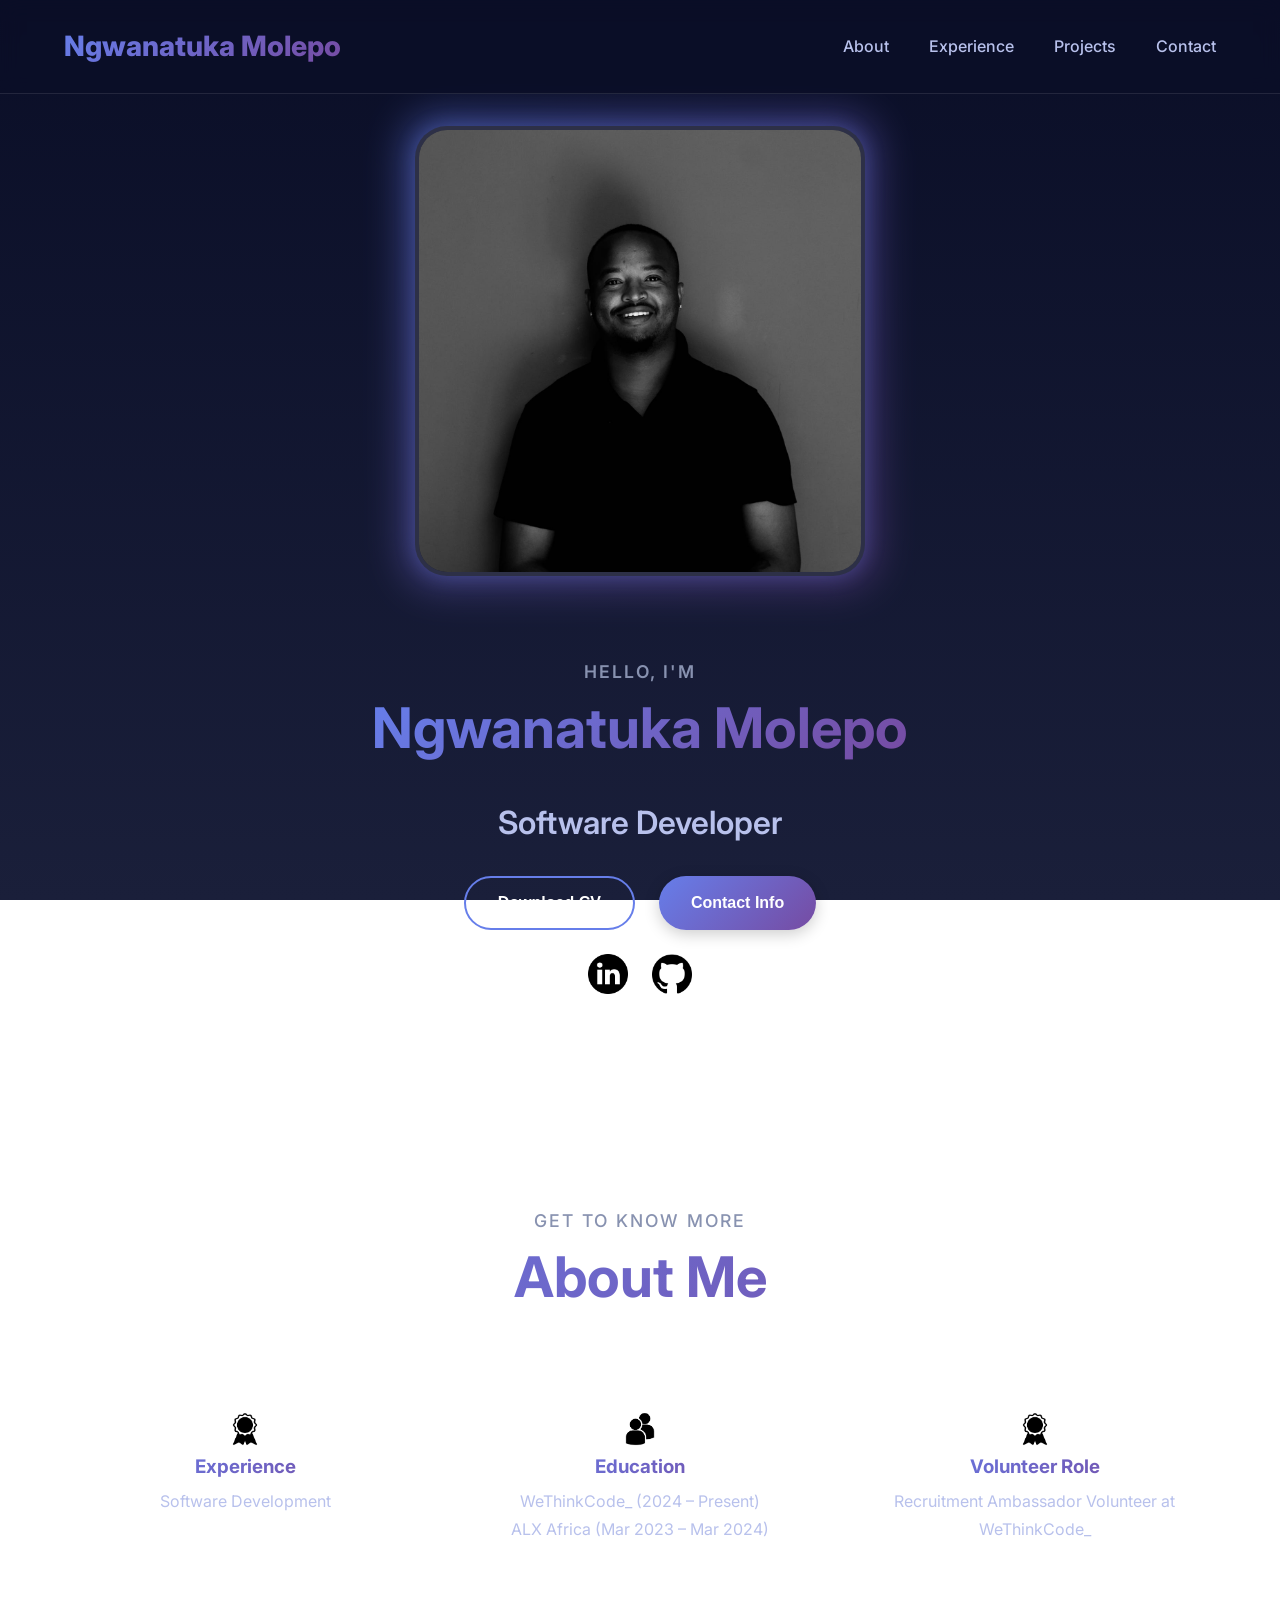
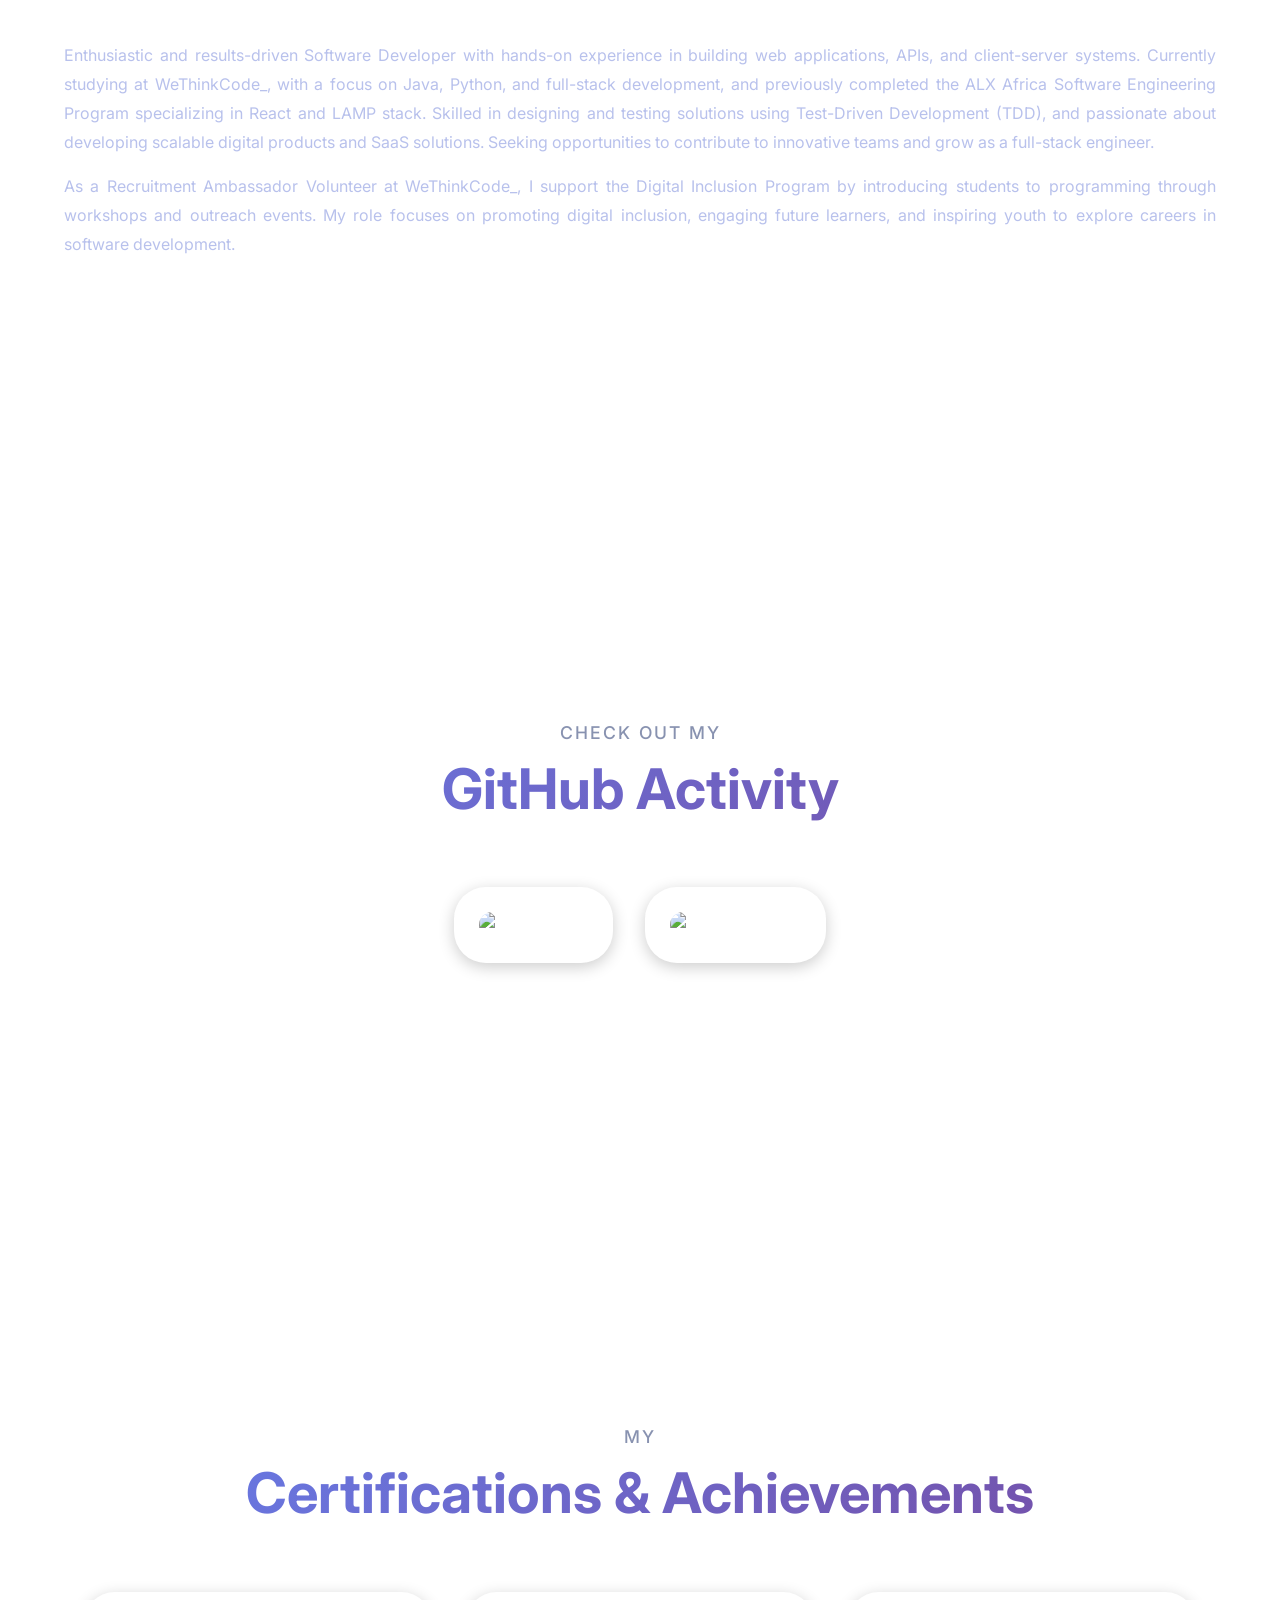
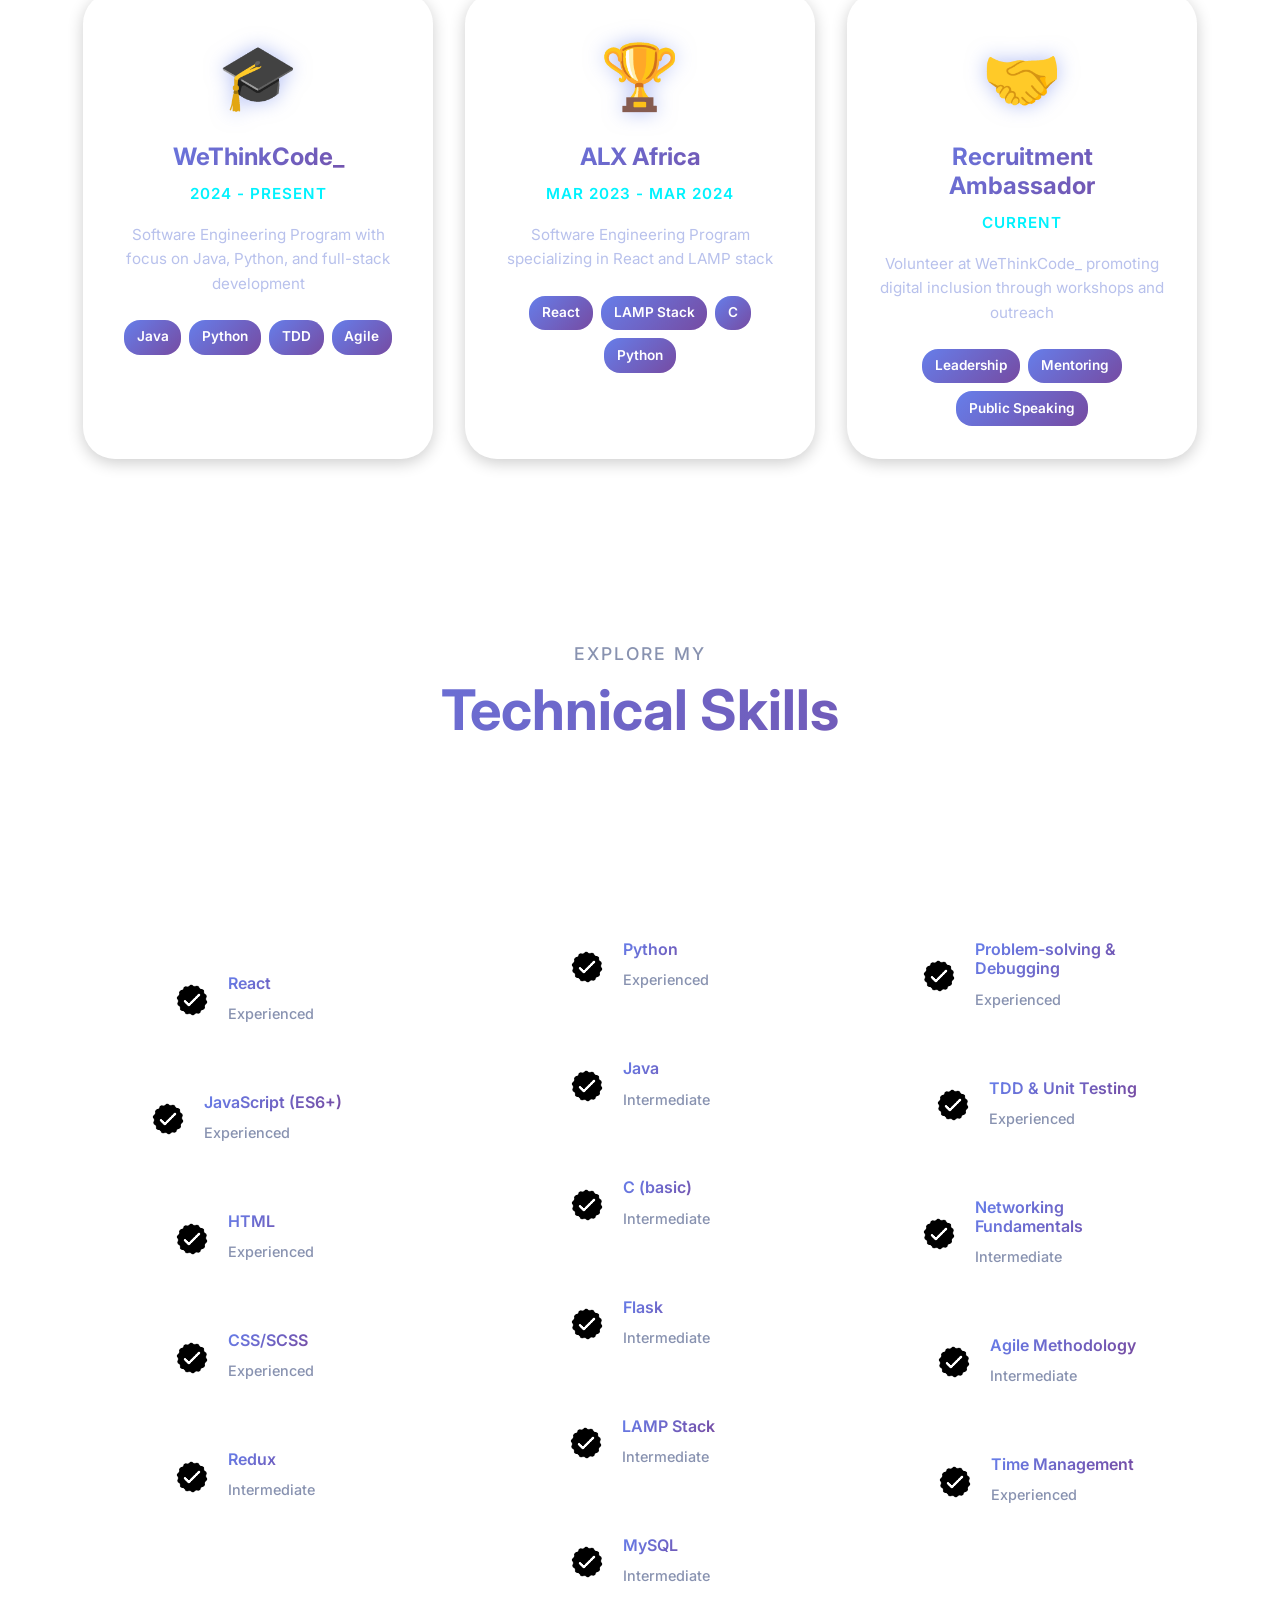
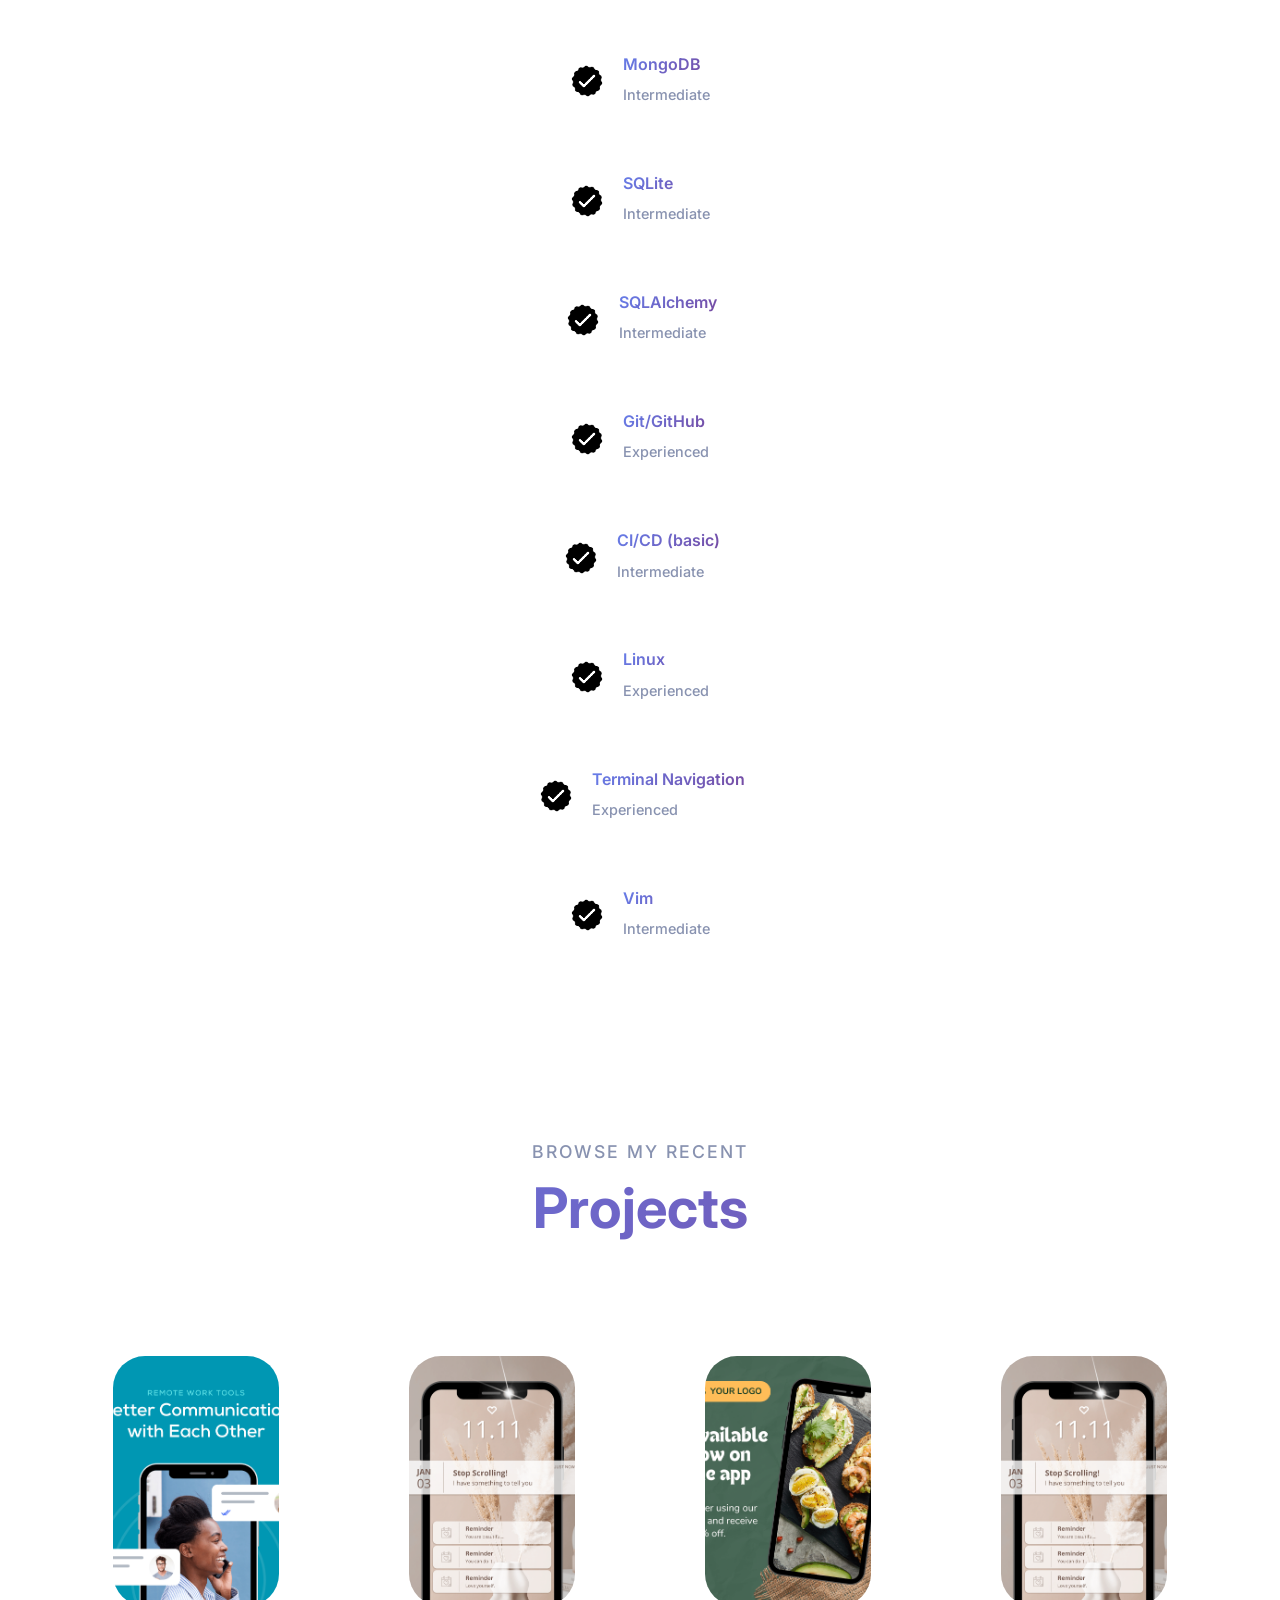
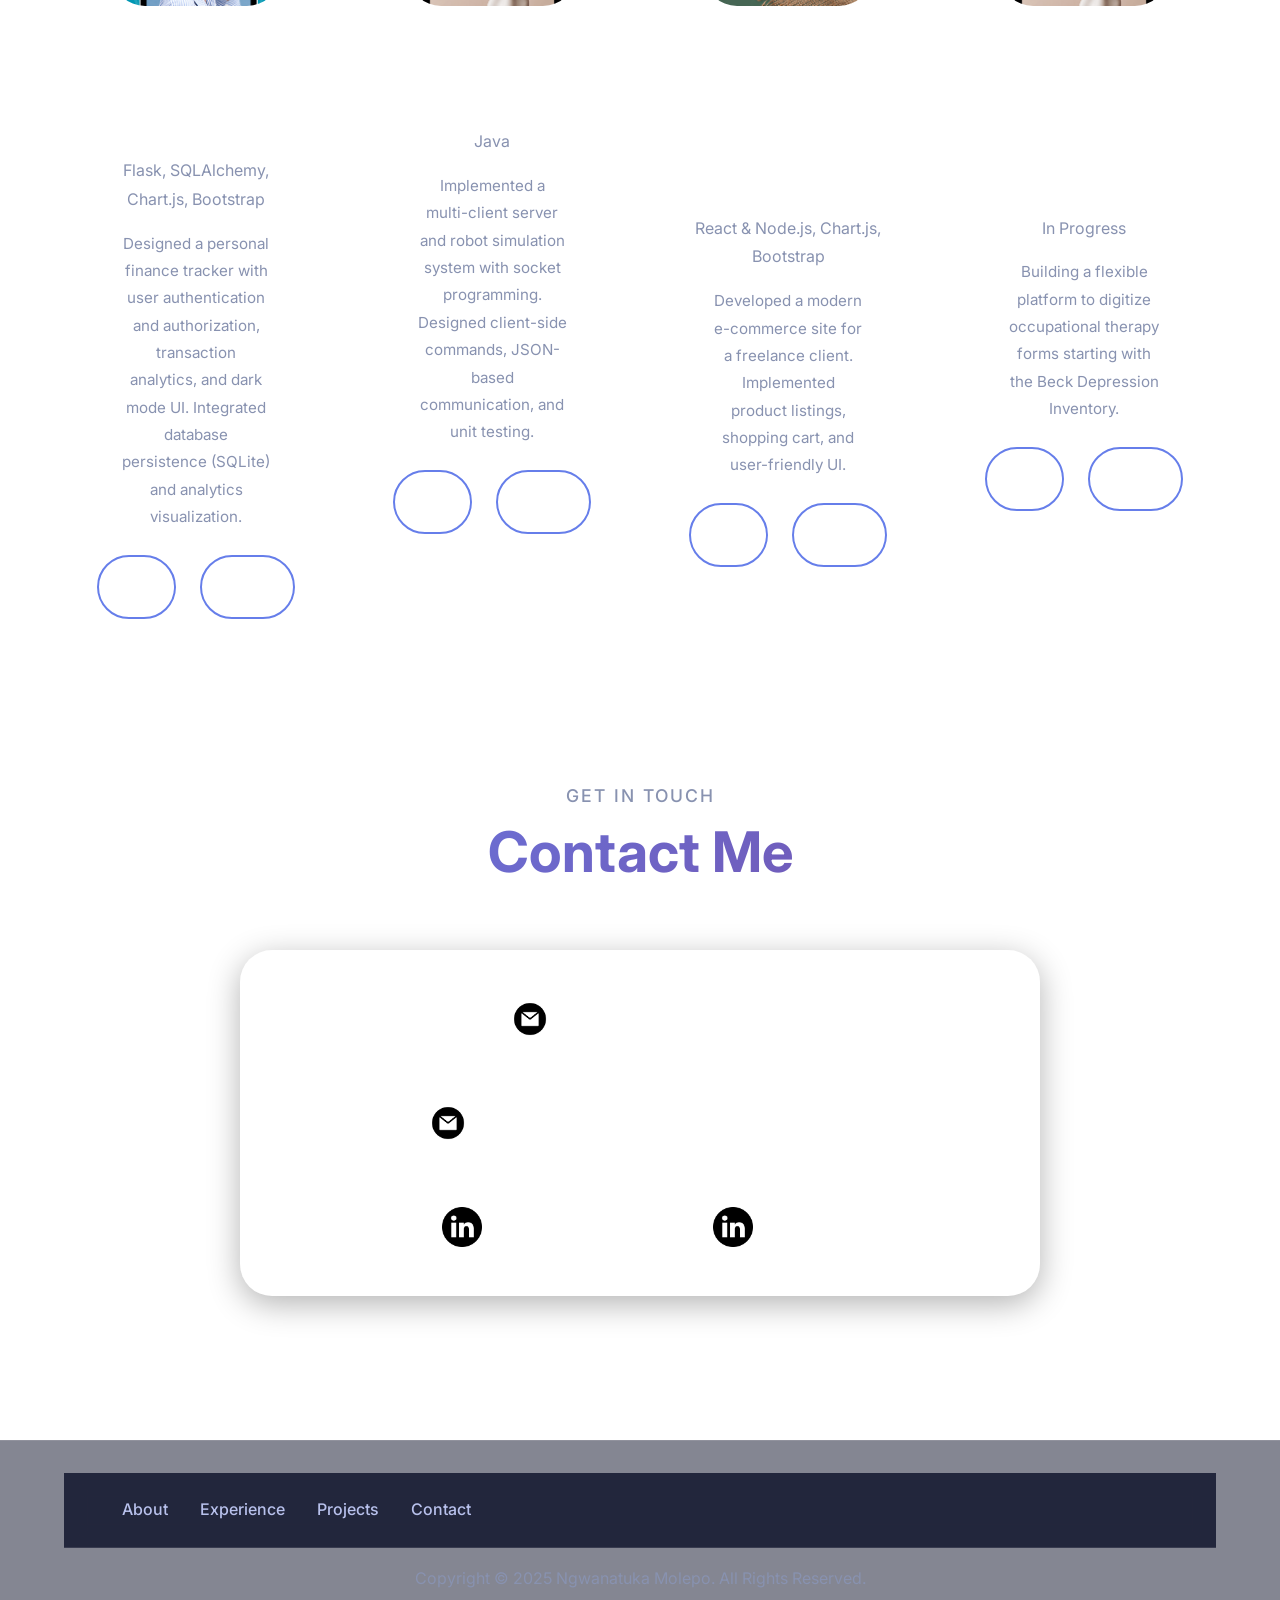
==== index.html @ 04e7709f "feat: remove GitHub streak stats from portfolio" ====
<!DOCTYPE html>
<html lang="en">

<head>
  <meta charset="UTF-8" />
  <meta name="viewport" content="width=device-width, initial-scale=1.0" />
  <meta http-equiv="Cache-Control" content="no-cache, no-store, must-revalidate" />
  <meta http-equiv="Pragma" content="no-cache" />
  <meta http-equiv="Expires" content="0" />
  <title>Ngwanatuka Molepo | Software Developer Portfolio</title>
  <link rel="stylesheet" href="style.css?v=3" />
  <link rel="stylesheet" href="mediaqueries.css?v=3" />
</head>

<body>
  <nav id="desktop-nav">
    <div class="logo">Ngwanatuka Molepo</div>
    <div>
      <ul class="nav-links">
        <li><a href="#about">About</a></li>
        <li><a href="#experience">Experience</a></li>
        <li><a href="#projects">Projects</a></li>
        <li><a href="#contact">Contact</a></li>
      </ul>
    </div>
  </nav>
  <nav id="hamburger-nav">
    <div class="logo">Ngwanatuka Molepo</div>
    <div class="hamburger-menu">
      <div class="hamburger-icon" onclick="toggleMenu()">
        <span></span>
        <span></span>
        <span></span>
      </div>

      <div class="menu-links">
        <li><a href="#about" onclick="toggleMenu()">About</a></li>
        <li><a href="#experience" onclick="toggleMenu()">Experience</a></li>
        <li><a href="#projects" onclick="toggleMenu()">Projects</a></li>
        <li><a href="#contact" onclick="toggleMenu()">Contact</a></li>
      </div>
  </nav>

  <section id="profile">
    <div class="section__pic-container">
      <img src="./assets/about-pic.jpg" alt="Ngwanatuka Molepo profile picture" />
    </div>
    <div class="section__text">
      <p class="section__text__p1">Hello, I'm</p>
      <h1 class="title">Ngwanatuka Molepo</h1>
      <p class="section__text__p2">Software Developer</p>
      <div class="btn-container">
        <button class="btn btn-color-2" onclick="window.open('./Ngwanatuka_Moses_Molepo_CV.pdf')">
          Download CV
        </button>
        <button class="btn btn-color-1" onclick="location.href='./#contact'">
          Contact Info
        </button>
      </div>
      <div id="socials-container">
        <img src="./assets/linkedin.png" alt="My LinkedIn profile" class="icon"
          onclick="location.href='https://www.linkedin.com/in/ngwanatuka-molepo-75b499259'" />
        <img src="./assets/github.png" alt="My Github profile" class="icon"
          onclick="location.href='https://github.com/Ngwanatuka'" />
      </div>
    </div>
  </section>
  <section id="about">
    <p class="section__text__p1">Get To Know More</p>
    <h1 class="title">About Me</h1>
    <div class="section-container">
      <div class="about-details-container">
        <div class="about-containers">
          <div class="details-container">
            <img src="./assets/experience.png" alt="Experience icon" class="icon" />
            <h3>Experience</h3>
            <p>Software Development</p>
          </div>
          <div class="details-container">
            <img src="./assets/education.png" alt="Education icon" class="icon" />
            <h3>Education</h3>
            <p>WeThinkCode_ (2024 – Present)<br />ALX Africa (Mar 2023 – Mar 2024)</p>
          </div>
          <div class="details-container">
            <img src="./assets/experience.png" alt="Experience icon" class="icon" />
            <h3>Volunteer Role</h3>
            <p>Recruitment Ambassador Volunteer at WeThinkCode_</p>
          </div>
        </div>
        <div class="text-container">
          <p>
            Enthusiastic and results-driven Software Developer with hands-on experience in building
            web applications, APIs, and client-server systems. Currently studying at WeThinkCode_,
            with a focus on Java, Python, and full-stack development, and previously completed the ALX
            Africa Software Engineering Program specializing in React and LAMP stack. Skilled in
            designing and testing solutions using Test-Driven Development (TDD), and passionate
            about developing scalable digital products and SaaS solutions. Seeking opportunities to
            contribute to innovative teams and grow as a full-stack engineer.
          </p>
          <p>
            As a Recruitment Ambassador Volunteer at WeThinkCode_, I support the Digital Inclusion Program by
            introducing students to programming through workshops and outreach events. My role focuses on promoting
            digital inclusion, engaging future learners, and inspiring youth to explore careers in software development.
          </p>
        </div>
      </div>
    </div>
    <img src="./assets/arrow.png" alt="Arrow icon" class="icon arrow" onclick="location.href='./#github-stats'" />
  </section>

  <!-- GitHub Stats Section -->
  <section id="github-stats">
    <p class="section__text__p1">Check Out My</p>
    <h1 class="title">GitHub Activity</h1>
    <div class="github-stats-container">
      <div class="stats-card">
        <img
          src="https://github-readme-stats.vercel.app/api?username=Ngwanatuka&show_icons=true&theme=tokyonight&hide_border=true&bg_color=0a0e27&title_color=667eea&icon_color=764ba2&text_color=b8c1ec"
          alt="GitHub Stats" class="github-stat-img" />
      </div>
      <div class="stats-card">
        <img
          src="https://github-readme-stats.vercel.app/api/top-langs/?username=Ngwanatuka&layout=compact&theme=tokyonight&hide_border=true&bg_color=0a0e27&title_color=667eea&text_color=b8c1ec"
          alt="Top Languages" class="github-stat-img" />
      </div>
    </div>
    <img src="./assets/arrow.png" alt="Arrow icon" class="icon arrow" onclick="location.href='./#certifications'" />
  </section>

  <!-- Certifications Section -->
  <section id="certifications">
    <p class="section__text__p1">My</p>
    <h1 class="title">Certifications & Achievements</h1>
    <div class="certifications-container">
      <div class="cert-card">
        <div class="cert-icon">🎓</div>
        <h3>WeThinkCode_</h3>
        <p class="cert-year">2024 - Present</p>
        <p class="cert-description">Software Engineering Program with focus on Java, Python, and full-stack development
        </p>
        <div class="cert-skills">
          <span class="skill-tag">Java</span>
          <span class="skill-tag">Python</span>
          <span class="skill-tag">TDD</span>
          <span class="skill-tag">Agile</span>
        </div>
      </div>

      <div class="cert-card">
        <div class="cert-icon">🏆</div>
        <h3>ALX Africa</h3>
        <p class="cert-year">Mar 2023 - Mar 2024</p>
        <p class="cert-description">Software Engineering Program specializing in React and LAMP stack</p>
        <div class="cert-skills">
          <span class="skill-tag">React</span>
          <span class="skill-tag">LAMP Stack</span>
          <span class="skill-tag">C</span>
          <span class="skill-tag">Python</span>
        </div>
      </div>

      <div class="cert-card">
        <div class="cert-icon">🤝</div>
        <h3>Recruitment Ambassador</h3>
        <p class="cert-year">Current</p>
        <p class="cert-description">Volunteer at WeThinkCode_ promoting digital inclusion through workshops and outreach
        </p>
        <div class="cert-skills">
          <span class="skill-tag">Leadership</span>
          <span class="skill-tag">Mentoring</span>
          <span class="skill-tag">Public Speaking</span>
        </div>
      </div>
    </div>
    <img src="./assets/arrow.png" alt="Arrow icon" class="icon arrow" onclick="location.href='./#experience'" />
  </section>
  <section id="experience">
    <p class="section__text__p1">Explore My</p>
    <h1 class="title">Technical Skills</h1>
    <div class="experience-details-container">
      <div class="about-containers">
        <div class="details-container">
          <h2 class="experience-sub-title">Frontend Development</h2>
          <div class="article-container">
            <article>
              <img src="./assets/checkmark.png" alt="Experience icon" class="icon" />
              <div>
                <h3>React</h3>
                <p>Experienced</p>
              </div>
            </article>
            <article>
              <img src="./assets/checkmark.png" alt="Experience icon" class="icon" />
              <div>
                <h3>JavaScript (ES6+)</h3>
                <p>Experienced</p>
              </div>
            </article>
            <article>
              <img src="./assets/checkmark.png" alt="Experience icon" class="icon" />
              <div>
                <h3>HTML</h3>
                <p>Experienced</p>
              </div>
            </article>
            <article>
              <img src="./assets/checkmark.png" alt="Experience icon" class="icon" />
              <div>
                <h3>CSS/SCSS</h3>
                <p>Experienced</p>
              </div>
            </article>
            <article>
              <img src="./assets/checkmark.png" alt="Experience icon" class="icon" />
              <div>
                <h3>Redux</h3>
                <p>Intermediate</p>
              </div>
            </article>
          </div>
        </div>
        <div class="details-container">
          <h2 class="experience-sub-title">Backend Development</h2>
          <div class="article-container">
            <article>
              <img src="./assets/checkmark.png" alt="Experience icon" class="icon" />
              <div>
                <h3>Python</h3>
                <p>Experienced</p>
              </div>
            </article>
            <article>
              <img src="./assets/checkmark.png" alt="Experience icon" class="icon" />
              <div>
                <h3>Java</h3>
                <p>Intermediate</p>
              </div>
            </article>
            <article>
              <img src="./assets/checkmark.png" alt="Experience icon" class="icon" />
              <div>
                <h3>C (basic)</h3>
                <p>Intermediate</p>
              </div>
            </article>
            <article>
              <img src="./assets/checkmark.png" alt="Experience icon" class="icon" />
              <div>
                <h3>Flask</h3>
                <p>Intermediate</p>
              </div>
            </article>
            <article>
              <img src="./assets/checkmark.png" alt="Experience icon" class="icon" />
              <div>
                <h3>LAMP Stack</h3>
                <p>Intermediate</p>
              </div>
            </article>
            <article>
              <img src="./assets/checkmark.png" alt="Experience icon" class="icon" />
              <div>
                <h3>MySQL</h3>
                <p>Intermediate</p>
              </div>
            </article>
            <article>
              <img src="./assets/checkmark.png" alt="Experience icon" class="icon" />
              <div>
                <h3>MongoDB</h3>
                <p>Intermediate</p>
              </div>
            </article>
            <article>
              <img src="./assets/checkmark.png" alt="Experience icon" class="icon" />
              <div>
                <h3>SQLite</h3>
                <p>Intermediate</p>
              </div>
            </article>
            <article>
              <img src="./assets/checkmark.png" alt="Experience icon" class="icon" />
              <div>
                <h3>SQLAlchemy</h3>
                <p>Intermediate</p>
              </div>
            </article>
            <article>
              <img src="./assets/checkmark.png" alt="Experience icon" class="icon" />
              <div>
                <h3>Git/GitHub</h3>
                <p>Experienced</p>
              </div>
            </article>
            <article>
              <img src="./assets/checkmark.png" alt="Experience icon" class="icon" />
              <div>
                <h3>CI/CD (basic)</h3>
                <p>Intermediate</p>
              </div>
            </article>
            <article>
              <img src="./assets/checkmark.png" alt="Experience icon" class="icon" />
              <div>
                <h3>Linux</h3>
                <p>Experienced</p>
              </div>
            </article>
            <article>
              <img src="./assets/checkmark.png" alt="Experience icon" class="icon" />
              <div>
                <h3>Terminal Navigation</h3>
                <p>Experienced</p>
              </div>
            </article>
            <article>
              <img src="./assets/checkmark.png" alt="Experience icon" class="icon" />
              <div>
                <h3>Vim</h3>
                <p>Intermediate</p>
              </div>
            </article>
          </div>
        </div>
        <div class="details-container">
          <h2 class="experience-sub-title">Other Skills</h2>
          <div class="article-container">
            <article>
              <img src="./assets/checkmark.png" alt="Experience icon" class="icon" />
              <div>
                <h3>Problem-solving & Debugging</h3>
                <p>Experienced</p>
              </div>
            </article>
            <article>
              <img src="./assets/checkmark.png" alt="Experience icon" class="icon" />
              <div>
                <h3>TDD & Unit Testing</h3>
                <p>Experienced</p>
              </div>
            </article>
            <article>
              <img src="./assets/checkmark.png" alt="Experience icon" class="icon" />
              <div>
                <h3>Networking Fundamentals</h3>
                <p>Intermediate</p>
              </div>
            </article>
            <article>
              <img src="./assets/checkmark.png" alt="Experience icon" class="icon" />
              <div>
                <h3>Agile Methodology</h3>
                <p>Intermediate</p>
              </div>
            </article>
            <article>
              <img src="./assets/checkmark.png" alt="Experience icon" class="icon" />
              <div>
                <h3>Time Management</h3>
                <p>Experienced</p>
              </div>
            </article>
          </div>
        </div>
      </div>
    </div>
    <img src="./assets/arrow.png" alt="Arrow icon" class="icon arrow" onclick="location.href='./#projects'" />
  </section>
  <section id="projects">
    <p class="section__text__p1">Browse My Recent</p>
    <h1 class="title">Projects</h1>
    <div class="experience-details-container">
      <div class="about-containers">
        <div class="details-container color-container">
          <div class="article-container">
            <img src="./assets/project-1.png" alt="Budget Tracker Web App" class="project-img" />
          </div>
          <h2 class="experience-sub-title project-title">Budget Tracker Web App</h2>
          <p>Flask, SQLAlchemy, Chart.js, Bootstrap</p>
          <p style="padding: 0 1.5rem; text-align: center; font-size: 0.95rem;">Designed a personal finance tracker with
            user authentication and authorization, transaction analytics, and dark mode UI. Integrated database
            persistence (SQLite) and analytics visualization.</p>
          <div class="btn-container">
            <button class="btn btn-color-2 project-btn" onclick="location.href='https://github.com/Ngwanatuka'">
              Github
            </button>
            <button class="btn btn-color-2 project-btn" onclick="location.href='https://github.com/Ngwanatuka'">
              Live Demo
            </button>
          </div>
        </div>
        <div class="details-container color-container">
          <div class="article-container">
            <img src="./assets/project-2.png" alt="Robot World Simulation" class="project-img" />
          </div>
          <h2 class="experience-sub-title project-title">Robot World Simulation</h2>
          <p>Java</p>
          <p style="padding: 0 1.5rem; text-align: center; font-size: 0.95rem;">Implemented a multi-client server and
            robot simulation system with socket programming. Designed client-side commands, JSON-based communication,
            and unit testing.</p>
          <div class="btn-container">
            <button class="btn btn-color-2 project-btn" onclick="location.href='https://github.com/Ngwanatuka'">
              Github
            </button>
            <button class="btn btn-color-2 project-btn" onclick="location.href='https://github.com/Ngwanatuka'">
              Live Demo
            </button>
          </div>
        </div>
        <div class="details-container color-container">
          <div class="article-container">
            <img src="./assets/project-3.png" alt="E-Commerce Jewellery Store" class="project-img" />
          </div>
          <h2 class="experience-sub-title project-title">E-Commerce Web App - Jewellery Store</h2>
          <p>React & Node.js, Chart.js, Bootstrap</p>
          <p style="padding: 0 1.5rem; text-align: center; font-size: 0.95rem;">Developed a modern e-commerce site for a
            freelance client. Implemented product listings, shopping cart, and user-friendly UI.</p>
          <div class="btn-container">
            <button class="btn btn-color-2 project-btn" onclick="location.href='https://github.com/Ngwanatuka'">
              Github
            </button>
            <button class="btn btn-color-2 project-btn" onclick="location.href='https://github.com/Ngwanatuka'">
              Live Demo
            </button>
          </div>
        </div>
        <div class="details-container color-container">
          <div class="article-container">
            <img src="./assets/project-2.png" alt="SaaS Form Digitization Tool" class="project-img" />
          </div>
          <h2 class="experience-sub-title project-title">SaaS Initiative – Form Digitization Tool</h2>
          <p>In Progress</p>
          <p style="padding: 0 1.5rem; text-align: center; font-size: 0.95rem;">Building a flexible platform to digitize
            occupational therapy forms starting with the Beck Depression Inventory.</p>
          <div class="btn-container">
            <button class="btn btn-color-2 project-btn" onclick="location.href='https://github.com/Ngwanatuka'">
              Github
            </button>
            <button class="btn btn-color-2 project-btn" onclick="location.href='https://github.com/Ngwanatuka'">
              Live Demo
            </button>
          </div>
        </div>
      </div>
    </div>
    <img src="./assets/arrow.png" alt="Arrow icon" class="icon arrow" onclick="location.href='./#contact'" />
  </section>
  <section id="contact">
    <p class="section__text__p1">Get in Touch</p>
    <h1 class="title">Contact Me</h1>
    <div class="contact-info-upper-container">
      <div class="contact-info-container">
        <img src="./assets/email.png" alt="Email icon" class="icon contact-icon email-icon" />
        <p><a href="mailto:ngwanatuka@gmail.com">ngwanatuka@gmail.com</a></p>
      </div>
      <div class="contact-info-container">
        <img src="./assets/email.png" alt="Email icon" class="icon contact-icon email-icon" />
        <p><a href="mailto:ngmolepjhb024@student.wethinkcode.co.za">ngmolepjhb024@student.wethinkcode.co.za</a></p>
      </div>
      <div class="contact-info-container">
        <img src="./assets/linkedin.png" alt="Phone icon" class="icon contact-icon" />
        <p><a href="tel:+27647958934">064 795 8934</a></p>
      </div>
      <div class="contact-info-container">
        <img src="./assets/linkedin.png" alt="LinkedIn icon" class="icon contact-icon" />
        <p><a href="https://www.linkedin.com/in/ngwanatuka-molepo-75b499259">LinkedIn</a></p>
      </div>
    </div>
  </section>
  <footer>
    <nav>
      <div class="nav-links-container">
        <ul class="nav-links">
          <li><a href="#about">About</a></li>
          <li><a href="#experience">Experience</a></li>
          <li><a href="#projects">Projects</a></li>
          <li><a href="#contact">Contact</a></li>
        </ul>
      </div>
    </nav>
    <p>Copyright &#169; 2025 Ngwanatuka Molepo. All Rights Reserved.</p>
  </footer>
  <script src="script.js"></script>
</body>

</html>
---- style.css ----
/* MODERN PORTFOLIO - DARK THEME */

@import url('https://fonts.googleapis.com/css2?family=Inter:wght@300;400;500;600;700;800;900&display=swap');

/* CSS VARIABLES - DESIGN SYSTEM */
:root {
  /* Colors - Vibrant Dark Theme */
  --bg-primary: #0a0e27;
  --bg-secondary: #151932;
  --bg-tertiary: #1e2442;

  /* Gradients */
  --gradient-primary: linear-gradient(135deg, #667eea 0%, #764ba2 100%);
  --gradient-secondary: linear-gradient(135deg, #f093fb 0%, #f5576c 100%);
  --gradient-accent: linear-gradient(135deg, #4facfe 0%, #00f2fe 100%);
  --gradient-bg: linear-gradient(180deg, #0a0e27 0%, #1a1f3a 100%);

  /* Text Colors */
  --text-primary: #ffffff;
  --text-secondary: #b8c1ec;
  --text-muted: #8892b0;

  /* Accent Colors */
  --accent-primary: #667eea;
  --accent-secondary: #764ba2;
  --accent-cyan: #00f2fe;
  --accent-pink: #f5576c;

  /* Glassmorphism */
  --glass-bg: rgba(255, 255, 255, 0.05);
  --glass-border: rgba(255, 255, 255, 0.1);
  --glass-shadow: 0 8px 32px 0 rgba(31, 38, 135, 0.37);

  /* Shadows */
  --shadow-sm: 0 2px 8px rgba(0, 0, 0, 0.1);
  --shadow-md: 0 4px 16px rgba(0, 0, 0, 0.2);
  --shadow-lg: 0 8px 32px rgba(0, 0, 0, 0.3);
  --shadow-glow: 0 0 20px rgba(102, 126, 234, 0.3);

  /* Spacing */
  --spacing-xs: 0.5rem;
  --spacing-sm: 1rem;
  --spacing-md: 2rem;
  --spacing-lg: 4rem;
  --spacing-xl: 6rem;

  /* Border Radius */
  --radius-sm: 0.5rem;
  --radius-md: 1rem;
  --radius-lg: 2rem;
  --radius-full: 50%;

  /* Transitions */
  --transition-fast: 200ms ease;
  --transition-base: 300ms ease;
  --transition-slow: 500ms ease;
}

/* RESET & BASE STYLES */
* {
  margin: 0;
  padding: 0;
  box-sizing: border-box;
}

body {
  font-family: 'Inter', -apple-system, BlinkMacSystemFont, 'Segoe UI', sans-serif;
  background: var(--gradient-bg);
  background-attachment: fixed;
  color: var(--text-primary);
  line-height: 1.6;
  overflow-x: hidden;
}

html {
  scroll-behavior: smooth;
}

/* SELECTION STYLING */
::selection {
  background: var(--accent-primary);
  color: var(--text-primary);
}

/* SCROLLBAR STYLING */
::-webkit-scrollbar {
  width: 10px;
}

::-webkit-scrollbar-track {
  background: var(--bg-primary);
}

::-webkit-scrollbar-thumb {
  background: var(--gradient-primary);
  border-radius: var(--radius-sm);
}

::-webkit-scrollbar-thumb:hover {
  background: var(--accent-secondary);
}

/* TYPOGRAPHY */
h1,
h2,
h3,
h4,
h5,
h6 {
  font-weight: 700;
  line-height: 1.2;
  color: var(--text-primary);
}

p {
  color: var(--text-secondary);
  line-height: 1.8;
}

a {
  color: var(--accent-cyan);
  text-decoration: none;
  transition: all var(--transition-base);
  position: relative;
}

a:hover {
  color: var(--accent-primary);
}

/* NAVIGATION */
nav {
  display: flex;
  justify-content: space-between;
  align-items: center;
  padding: 1.5rem 5%;
  position: sticky;
  top: 0;
  z-index: 1000;
  background: rgba(10, 14, 39, 0.8);
  backdrop-filter: blur(10px);
  border-bottom: 1px solid var(--glass-border);
  transition: all var(--transition-base);
}

nav.scrolled {
  background: rgba(10, 14, 39, 0.95);
  box-shadow: var(--shadow-lg);
}

.logo {
  font-size: 1.75rem;
  font-weight: 800;
  background: var(--gradient-primary);
  -webkit-background-clip: text;
  -webkit-text-fill-color: transparent;
  background-clip: text;
  cursor: pointer;
  transition: all var(--transition-base);
}

.logo:hover {
  transform: scale(1.05);
}

.nav-links {
  display: flex;
  gap: 2.5rem;
  list-style: none;
  font-size: 1rem;
  font-weight: 500;
}

.nav-links a {
  color: var(--text-secondary);
  position: relative;
  padding: 0.5rem 0;
}

.nav-links a::after {
  content: '';
  position: absolute;
  bottom: 0;
  left: 0;
  width: 0;
  height: 2px;
  background: var(--gradient-primary);
  transition: width var(--transition-base);
}

.nav-links a:hover::after {
  width: 100%;
}

.nav-links a:hover {
  color: var(--text-primary);
}

/* HAMBURGER MENU */
#hamburger-nav {
  display: none;
}

.hamburger-menu {
  position: relative;
  display: inline-block;
}

.hamburger-icon {
  display: flex;
  flex-direction: column;
  justify-content: space-between;
  height: 24px;
  width: 30px;
  cursor: pointer;
}

.hamburger-icon span {
  width: 100%;
  height: 3px;
  background: var(--gradient-primary);
  border-radius: var(--radius-sm);
  transition: all var(--transition-base);
}

.menu-links {
  position: absolute;
  top: 100%;
  right: 0;
  background: rgba(21, 25, 50, 0.95);
  backdrop-filter: blur(10px);
  border: 1px solid var(--glass-border);
  border-radius: var(--radius-md);
  width: fit-content;
  max-height: 0;
  overflow: hidden;
  transition: all var(--transition-base);
  margin-top: 1rem;
  box-shadow: var(--shadow-lg);
}

.menu-links a {
  display: block;
  padding: 1rem 2rem;
  text-align: center;
  font-size: 1.1rem;
  color: var(--text-secondary);
  transition: all var(--transition-base);
}

.menu-links a:hover {
  background: var(--glass-bg);
  color: var(--text-primary);
}

.menu-links li {
  list-style: none;
}

.menu-links.open {
  max-height: 400px;
}

.hamburger-icon.open span:first-child {
  transform: rotate(45deg) translate(10px, 5px);
}

.hamburger-icon.open span:nth-child(2) {
  opacity: 0;
}

.hamburger-icon.open span:last-child {
  transform: rotate(-45deg) translate(10px, -5px);
}

/* SECTIONS */
section {
  padding: var(--spacing-lg) 5%;
  min-height: 100vh;
  display: flex;
  flex-direction: column;
  justify-content: center;
  position: relative;
}

.section__text__p1 {
  text-align: center;
  font-size: 1.1rem;
  color: var(--text-muted);
  font-weight: 500;
  text-transform: uppercase;
  letter-spacing: 2px;
  margin-bottom: 0.5rem;
}

.title {
  font-size: 3.5rem;
  text-align: center;
  margin-bottom: var(--spacing-md);
  background: var(--gradient-primary);
  -webkit-background-clip: text;
  -webkit-text-fill-color: transparent;
  background-clip: text;
  animation: fadeInUp 0.8s ease;
}

@keyframes fadeInUp {
  from {
    opacity: 0;
    transform: translateY(30px);
  }

  to {
    opacity: 1;
    transform: translateY(0);
  }
}

/* PROFILE SECTION */
#profile {
  display: flex;
  justify-content: center;
  align-items: center;
  gap: 5rem;
  min-height: 100vh;
  padding-top: 5rem;
}

.section__pic-container {
  display: flex;
  width: 450px;
  max-height: 600px;
  margin: auto 0;
  position: relative;
  align-items: center;
  justify-content: center;
}

.section__pic-container::before {
  content: '';
  position: absolute;
  inset: -10px;
  background: var(--gradient-primary);
  border-radius: var(--radius-lg);
  z-index: -1;
  opacity: 0.5;
  filter: blur(20px);
  animation: pulse 3s ease-in-out infinite;
}

@keyframes pulse {

  0%,
  100% {
    opacity: 0.5;
    transform: scale(1);
  }

  50% {
    opacity: 0.8;
    transform: scale(1.05);
  }
}

.section__pic-container img {
  border-radius: var(--radius-lg);
  border: 4px solid var(--glass-border);
  box-shadow: var(--shadow-glow);
  transition: all var(--transition-slow);
  max-width: 100%;
  max-height: 600px;
  width: auto;
  height: auto;
  object-fit: contain;
  object-position: center;
  background: var(--bg-secondary);
}

.section__pic-container img:hover {
  transform: scale(1.05);
  box-shadow: 0 0 40px rgba(102, 126, 234, 0.5);
}

.section__text {
  align-self: center;
  text-align: center;
}

.section__text p {
  font-weight: 600;
}

.section__text__p2 {
  font-size: 2rem;
  margin-bottom: 1.5rem;
  color: var(--text-secondary);
}

#socials-container {
  display: flex;
  justify-content: center;
  margin-top: 1.5rem;
  gap: 1.5rem;
}

/* ICONS */
.icon {
  cursor: pointer;
  height: 2.5rem;
  transition: all var(--transition-base);
  filter: brightness(0.9);
}

.icon:hover {
  transform: translateY(-5px) scale(1.1);
  filter: brightness(1.2);
}

/* BUTTONS */
.btn-container {
  display: flex;
  justify-content: center;
  gap: 1.5rem;
  margin-top: 1.5rem;
}

.btn {
  font-weight: 600;
  font-size: 1rem;
  padding: 1rem 2rem;
  border-radius: var(--radius-lg);
  border: none;
  cursor: pointer;
  transition: all var(--transition-base);
  position: relative;
  overflow: hidden;
  z-index: 1;
}

.btn::before {
  content: '';
  position: absolute;
  top: 0;
  left: 0;
  width: 100%;
  height: 100%;
  background: var(--gradient-primary);
  z-index: -1;
  transition: all var(--transition-base);
  opacity: 0;
}

.btn:hover::before {
  opacity: 1;
}

.btn-color-1 {
  background: var(--gradient-primary);
  color: var(--text-primary);
  box-shadow: var(--shadow-md);
}

.btn-color-1:hover {
  transform: translateY(-3px);
  box-shadow: var(--shadow-glow);
}

.btn-color-2 {
  background: transparent;
  color: var(--text-primary);
  border: 2px solid var(--accent-primary);
}

.btn-color-2:hover {
  background: var(--glass-bg);
  border-color: var(--accent-cyan);
  transform: translateY(-3px);
}

/* ABOUT SECTION */
#about {
  position: relative;
}

.section-container {
  display: flex;
  gap: 4rem;
  margin-top: var(--spacing-md);
}

.about-containers {
  display: flex;
  gap: 2rem;
  margin-bottom: 2rem;
  flex-wrap: wrap;
}

.about-details-container {
  display: flex;
  justify-content: center;
  flex-direction: column;
}

.about-pic {
  border-radius: var(--radius-lg);
  box-shadow: var(--shadow-lg);
  width: 100%;
  height: 100%;
  object-fit: cover;
  object-position: center;
}

/* Specific styling for about section picture container */
#about .section__pic-container {
  height: 400px;
  width: 400px;
  margin: auto 0;
}

.details-container {
  padding: 2rem;
  flex: 1;
  background: var(--glass-bg);
  backdrop-filter: blur(10px);
  border-radius: var(--radius-lg);
  border: 1px solid var(--glass-border);
  text-align: center;
  transition: all var(--transition-base);
  min-width: 200px;
}

.details-container:hover {
  transform: translateY(-10px);
  background: rgba(255, 255, 255, 0.08);
  box-shadow: var(--shadow-glow);
  border-color: var(--accent-primary);
}

.details-container h3 {
  margin-bottom: 0.5rem;
  background: var(--gradient-primary);
  -webkit-background-clip: text;
  -webkit-text-fill-color: transparent;
  background-clip: text;
}

.text-container {
  margin-top: var(--spacing-md);
}

.text-container p {
  margin-bottom: 1rem;
  text-align: justify;
}

.arrow {
  position: absolute;
  right: -5rem;
  bottom: 2.5rem;
  transition: all var(--transition-base);
}

.arrow:hover {
  transform: translateY(5px);
}

/* EXPERIENCE SECTION */
#experience {
  position: relative;
}

.experience-sub-title {
  color: var(--text-primary);
  font-weight: 700;
  font-size: 1.75rem;
  margin-bottom: 2rem;
  text-align: center;
}

.experience-details-container {
  display: flex;
  justify-content: center;
  flex-direction: column;
  gap: 2rem;
  margin-top: var(--spacing-md);
}

.article-container {
  display: flex;
  text-align: initial;
  flex-wrap: wrap;
  flex-direction: row;
  gap: 2rem;
  justify-content: space-around;
  padding: 1rem;
}

article {
  display: flex;
  align-items: center;
  gap: 1rem;
  padding: 1rem;
  background: var(--glass-bg);
  border-radius: var(--radius-md);
  border: 1px solid transparent;
  transition: all var(--transition-base);
  min-width: 180px;
}

article:hover {
  background: rgba(255, 255, 255, 0.08);
  border-color: var(--accent-primary);
  transform: translateY(-5px);
}

article .icon {
  cursor: default;
  filter: brightness(1.2);
}

article h3 {
  font-size: 1rem;
  font-weight: 600;
  color: var(--text-primary);
}

article p {
  color: var(--text-muted);
  font-weight: 500;
  font-size: 0.9rem;
}

/* PROJECTS SECTION */
#projects {
  position: relative;
}

.color-container {
  background: var(--glass-bg);
  backdrop-filter: blur(10px);
  border: 1px solid var(--glass-border);
  transition: all var(--transition-base);
}

.color-container:hover {
  transform: translateY(-15px);
  box-shadow: var(--shadow-glow);
  border-color: var(--accent-primary);
}

.project-img {
  border-radius: var(--radius-lg);
  width: 100%;
  height: 250px;
  object-fit: cover;
  transition: all var(--transition-slow);
}

.color-container:hover .project-img {
  transform: scale(1.05);
}

.project-title {
  margin: 1.5rem;
  color: var(--text-primary);
  font-size: 1.5rem;
}

.color-container p {
  text-align: center;
  margin-bottom: 1rem;
  color: var(--text-muted);
}

.project-btn {
  color: var(--text-primary);
  border: 2px solid var(--accent-primary);
  background: transparent;
  padding: 0.75rem 1.5rem;
}

.project-btn:hover {
  background: var(--gradient-primary);
  border-color: transparent;
}

/* CONTACT SECTION */
#contact {
  display: flex;
  justify-content: center;
  flex-direction: column;
  min-height: 70vh;
}

.contact-info-upper-container {
  display: flex;
  justify-content: center;
  gap: 2rem;
  flex-wrap: wrap;
  border-radius: var(--radius-lg);
  background: var(--glass-bg);
  backdrop-filter: blur(10px);
  border: 1px solid var(--glass-border);
  margin: 2rem auto;
  padding: 2rem;
  max-width: 800px;
  box-shadow: var(--shadow-lg);
}

.contact-info-container {
  display: flex;
  align-items: center;
  justify-content: center;
  gap: 1rem;
  padding: 1rem 2rem;
  background: rgba(255, 255, 255, 0.03);
  border-radius: var(--radius-md);
  transition: all var(--transition-base);
}

.contact-info-container:hover {
  background: rgba(255, 255, 255, 0.08);
  transform: translateY(-5px);
}

.contact-info-container p {
  font-size: 1.1rem;
  font-weight: 500;
}

.contact-info-container a {
  color: var(--text-primary);
}

.contact-info-container a:hover {
  color: var(--accent-cyan);
}

.contact-icon {
  cursor: default;
  height: 2.5rem;
}

.email-icon {
  height: 2.5rem;
}

/* FOOTER */
footer {
  padding: 2rem 5%;
  margin-top: var(--spacing-lg);
  border-top: 1px solid var(--glass-border);
  background: rgba(10, 14, 39, 0.5);
}

footer p {
  text-align: center;
  color: var(--text-muted);
  margin-top: 1rem;
}

.nav-links-container {
  display: flex;
  justify-content: center;
}

footer .nav-links {
  gap: 2rem;
}

footer .nav-links a {
  color: var(--text-secondary);
  font-size: 1rem;
}

footer .nav-links a:hover {
  color: var(--accent-primary);
}

/* GITHUB STATS SECTION */
#github-stats {
  position: relative;
}

.github-stats-container {
  display: flex;
  justify-content: center;
  gap: 2rem;
  flex-wrap: wrap;
  margin-top: var(--spacing-md);
}

.stats-card {
  background: var(--glass-bg);
  backdrop-filter: blur(10px);
  border-radius: var(--radius-lg);
  border: 1px solid var(--glass-border);
  padding: 1.5rem;
  transition: all var(--transition-base);
  box-shadow: var(--shadow-md);
}

.stats-card:hover {
  transform: translateY(-10px);
  box-shadow: var(--shadow-glow);
  border-color: var(--accent-primary);
}

.github-stat-img {
  width: 100%;
  max-width: 450px;
  height: auto;
  border-radius: var(--radius-md);
}

.streak-card {
  flex-basis: 100%;
  max-width: 600px;
}

/* CERTIFICATIONS SECTION */
#certifications {
  position: relative;
}

.certifications-container {
  display: flex;
  justify-content: center;
  gap: 2rem;
  flex-wrap: wrap;
  margin-top: var(--spacing-md);
  max-width: 1200px;
  margin-left: auto;
  margin-right: auto;
}

.cert-card {
  background: var(--glass-bg);
  backdrop-filter: blur(10px);
  border-radius: var(--radius-lg);
  border: 1px solid var(--glass-border);
  padding: 2rem;
  flex: 1;
  min-width: 300px;
  max-width: 350px;
  transition: all var(--transition-base);
  box-shadow: var(--shadow-md);
  text-align: center;
}

.cert-card:hover {
  transform: translateY(-15px);
  box-shadow: var(--shadow-glow);
  border-color: var(--accent-primary);
  background: rgba(255, 255, 255, 0.08);
}

.cert-icon {
  font-size: 4rem;
  margin-bottom: 1rem;
  filter: drop-shadow(0 0 10px rgba(102, 126, 234, 0.5));
}

.cert-card h3 {
  font-size: 1.5rem;
  margin-bottom: 0.5rem;
  background: var(--gradient-primary);
  -webkit-background-clip: text;
  -webkit-text-fill-color: transparent;
  background-clip: text;
}

.cert-year {
  color: var(--accent-cyan);
  font-weight: 600;
  font-size: 0.95rem;
  margin-bottom: 1rem;
  text-transform: uppercase;
  letter-spacing: 1px;
}

.cert-description {
  color: var(--text-secondary);
  line-height: 1.6;
  margin-bottom: 1.5rem;
  font-size: 0.95rem;
}

.cert-skills {
  display: flex;
  flex-wrap: wrap;
  gap: 0.5rem;
  justify-content: center;
}

.skill-tag {
  background: var(--gradient-primary);
  color: var(--text-primary);
  padding: 0.4rem 0.8rem;
  border-radius: var(--radius-md);
  font-size: 0.85rem;
  font-weight: 600;
  transition: all var(--transition-fast);
}

.skill-tag:hover {
  transform: scale(1.1);
  box-shadow: 0 0 15px rgba(102, 126, 234, 0.5);
}
---- mediaqueries.css ----
@media screen and (max-width: 1400px) {
  #profile {
    height: 83vh;
    margin-bottom: 6rem;
  }

  .about-containers {
    flex-wrap: wrap;
  }

  #contact,
  #projects {
    height: fit-content;
  }

  section {
    padding: 3rem 5%;
  }
}

@media screen and (max-width: 1200px) {
  #desktop-nav {
    display: none;
  }

  #hamburger-nav {
    display: flex;
  }

  #experience,
  .experience-details-container {
    margin-top: 2rem;
  }

  #profile,
  .section-container {
    display: block;
  }

  .arrow {
    display: none;
  }

  section,
  .section-container {
    height: fit-content;
  }

  section {
    margin: 0 5%;
    padding: 2rem 5%;
  }

  .section__pic-container {
    width: 300px;
    height: 300px;
    margin: 0 auto 2rem;
  }

  .about-containers {
    margin-top: 0;
  }

  .title {
    font-size: 2.5rem;
  }

  .details-container {
    padding: 1.5rem;
  }
}

@media screen and (max-width: 768px) {
  .title {
    font-size: 2rem;
  }

  .section__text__p2 {
    font-size: 1.5rem;
  }

  .btn {
    padding: 0.75rem 1.5rem;
    font-size: 0.9rem;
  }

  .experience-sub-title {
    font-size: 1.5rem;
  }

  article {
    min-width: 150px;
  }

  .project-title {
    font-size: 1.25rem;
  }
}

@media screen and (max-width: 600px) {

  #contact,
  footer {
    height: 40vh;
  }

  #profile {
    height: 83vh;
    margin-bottom: 0;
    padding-top: 3rem;
  }

  article {
    font-size: 0.9rem;
    min-width: 140px;
    padding: 0.75rem;
  }

  footer nav {
    height: fit-content;
    margin-bottom: 2rem;
  }

  .about-containers,
  .contact-info-upper-container,
  .btn-container {
    flex-wrap: wrap;
  }

  .contact-info-container {
    margin: 0;
    padding: 0.75rem 1rem;
  }

  .contact-info-container p {
    font-size: 0.85rem;
  }

  .contact-info-container a {
    font-size: 0.85rem;
  }

  .nav-links li a {
    font-size: 1rem;
  }

  .experience-sub-title {
    font-size: 1.25rem;
  }

  .logo {
    font-size: 1.5rem;
  }

  .nav-links {
    flex-direction: column;
    gap: 0.5rem;
    text-align: center;
  }

  .section__pic-container {
    width: 250px;
    height: 250px;
    margin: 0 auto 2rem;
  }

  .section__text__p2 {
    font-size: 1.25rem;
  }

  .title {
    font-size: 1.75rem;
  }

  .text-container {
    text-align: justify;
  }

  section {
    padding: 2rem 3%;
  }

  .details-container {
    padding: 1rem;
  }

  .details-container h3 {
    font-size: 0.95rem;
  }

  .project-img {
    height: 200px;
  }

  .btn-container {
    gap: 1rem;
  }

  .project-btn {
    padding: 0.6rem 1.2rem;
    font-size: 0.85rem;
  }
}

@media screen and (max-width: 400px) {
  .title {
    font-size: 1.5rem;
  }

  .section__text__p2 {
    font-size: 1.1rem;
  }

  .section__pic-container {
    width: 200px;
    height: 200px;
  }

  .btn {
    padding: 0.6rem 1.2rem;
    font-size: 0.85rem;
  }

  article {
    min-width: 120px;
    font-size: 0.85rem;
  }

  .contact-info-container p,
  .contact-info-container a {
    font-size: 0.75rem;
  }

  .project-img {
    height: 150px;
  }
}

/* Responsive styling for GitHub Stats */
@media screen and (max-width: 1200px) {
  .github-stats-container {
    gap: 1.5rem;
  }

  .stats-card {
    padding: 1rem;
  }

  .github-stat-img {
    max-width: 400px;
  }
}

@media screen and (max-width: 768px) {
  .github-stat-img {
    max-width: 100%;
  }

  .streak-card {
    max-width: 100%;
  }
}

/* Responsive styling for Certifications */
@media screen and (max-width: 1200px) {
  .certifications-container {
    gap: 1.5rem;
  }

  .cert-card {
    min-width: 250px;
    padding: 1.5rem;
  }
}

@media screen and (max-width: 600px) {
  .cert-card {
    min-width: 100%;
    max-width: 100%;
  }

  .cert-icon {
    font-size: 3rem;
  }

  .cert-card h3 {
    font-size: 1.25rem;
  }

  .skill-tag {
    font-size: 0.75rem;
    padding: 0.3rem 0.6rem;
  }
}

/* Smooth animations for mobile */
@media (prefers-reduced-motion: no-preference) {
  * {
    scroll-behavior: smooth;
  }
}
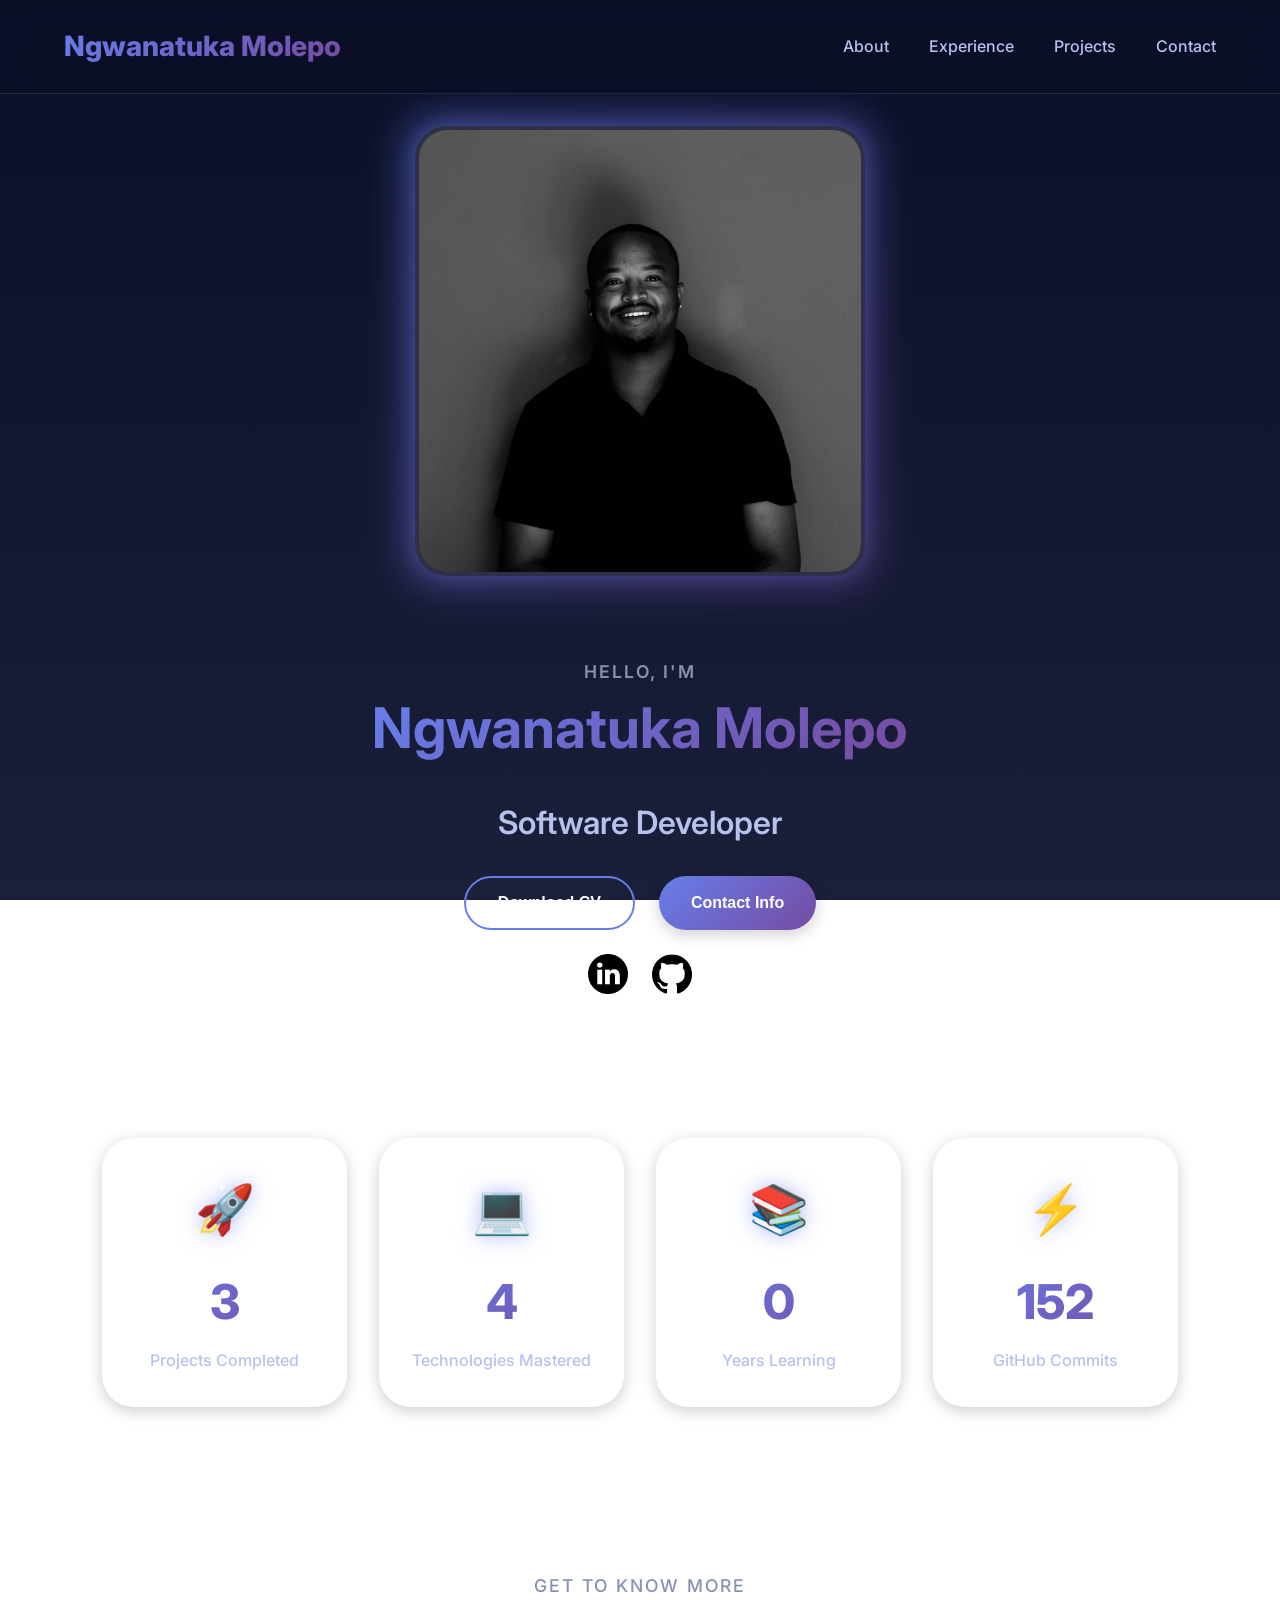
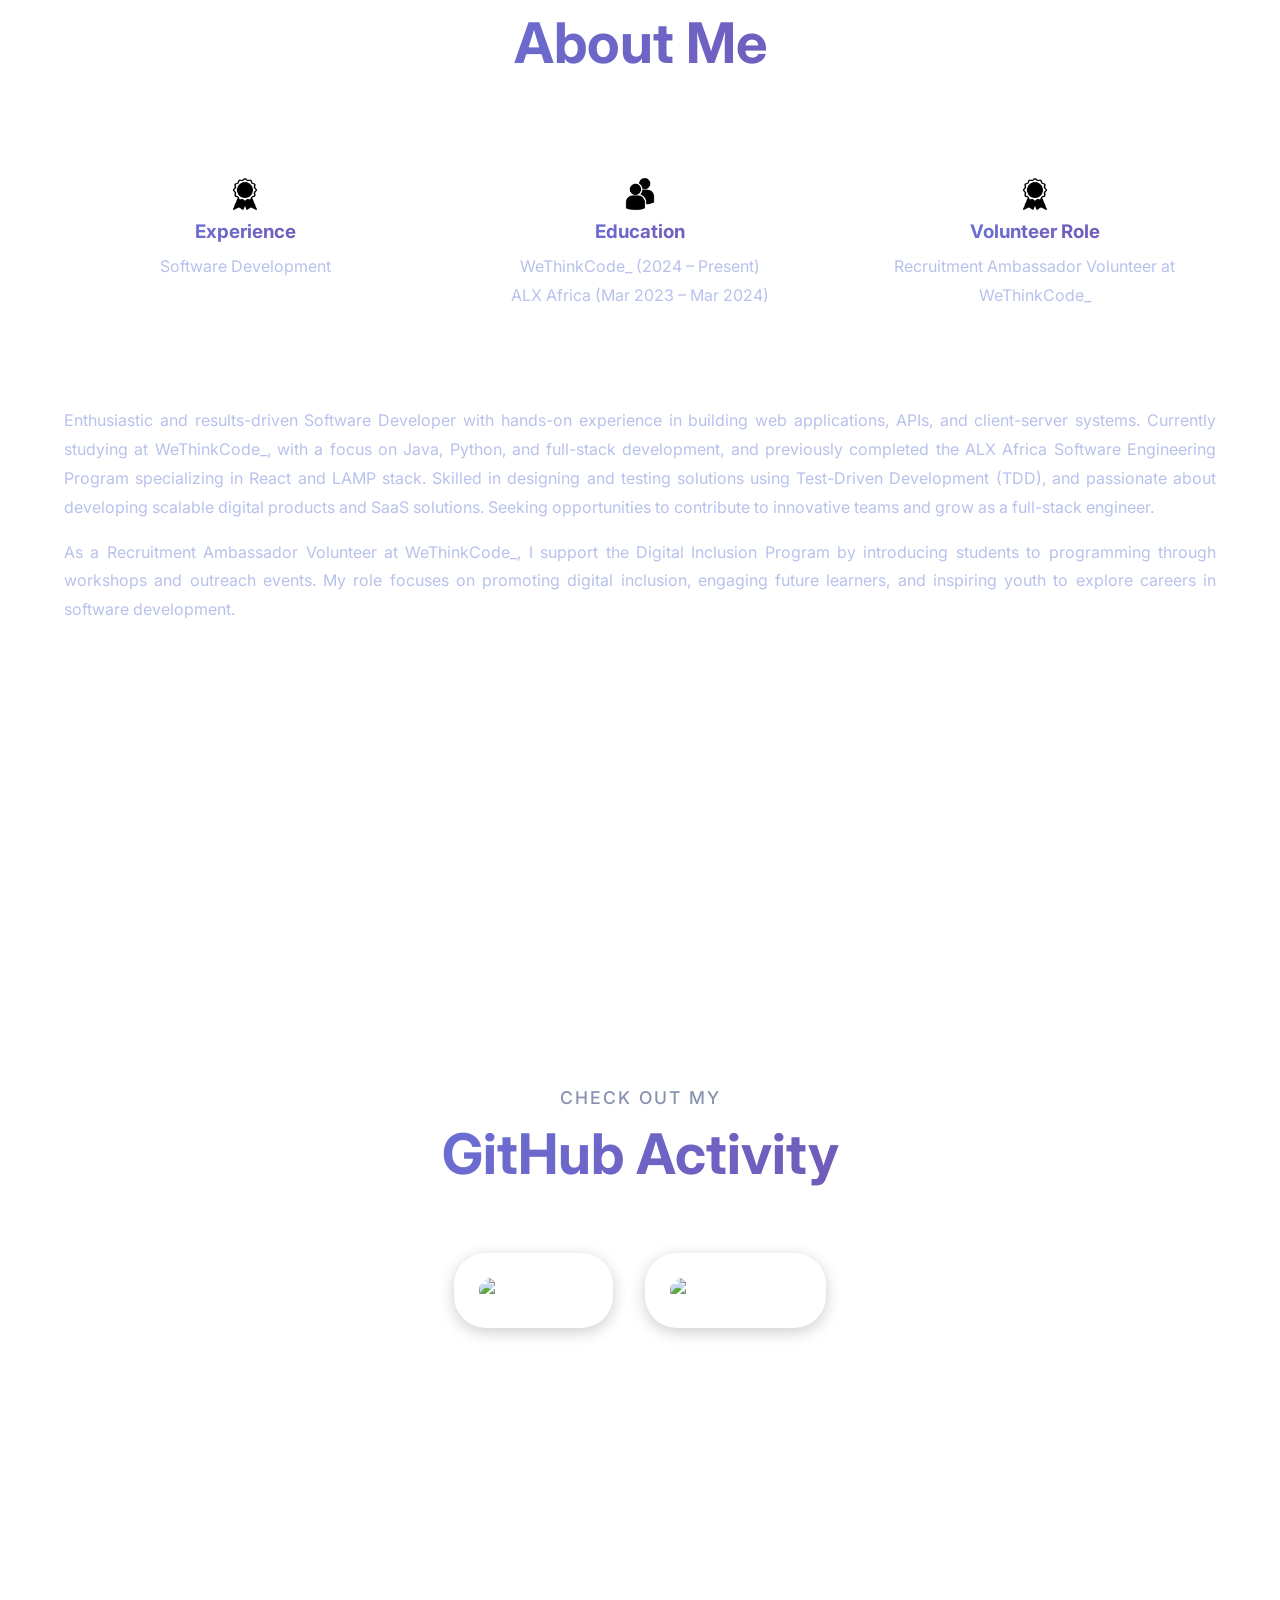
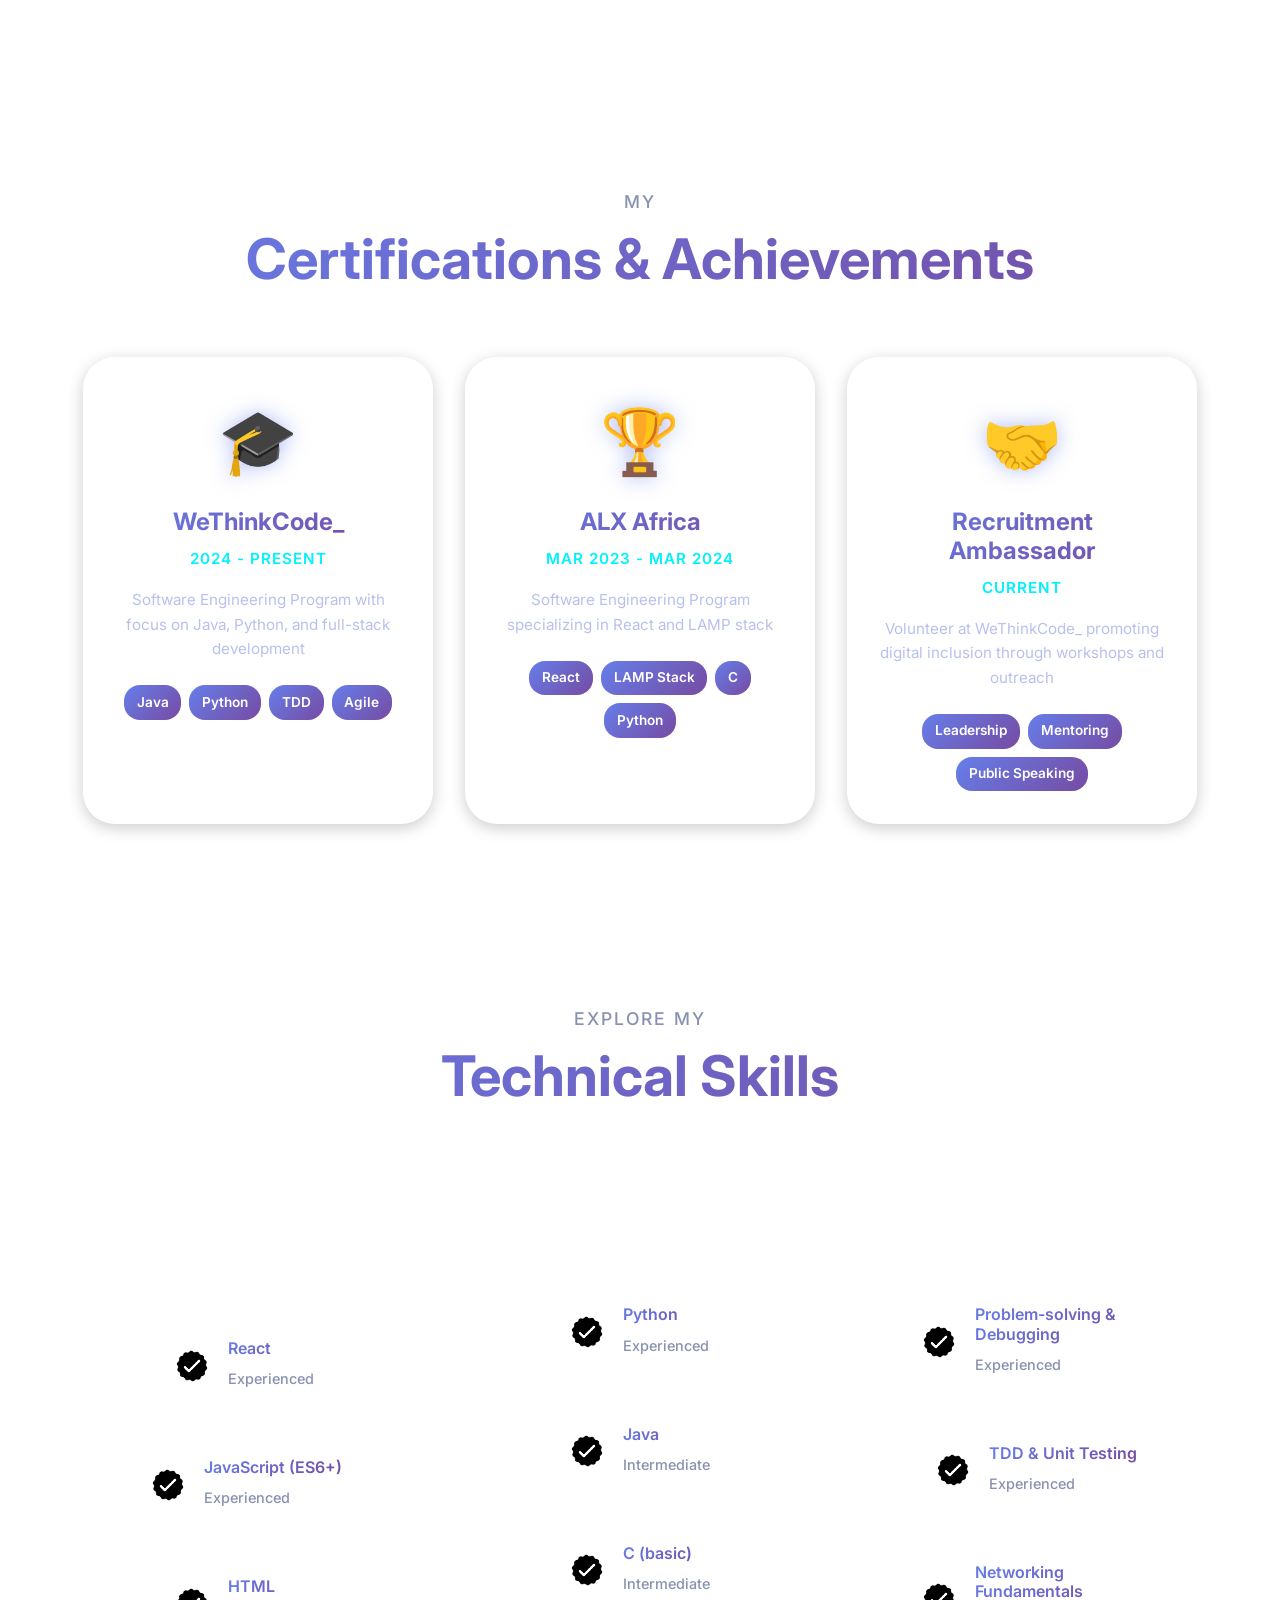
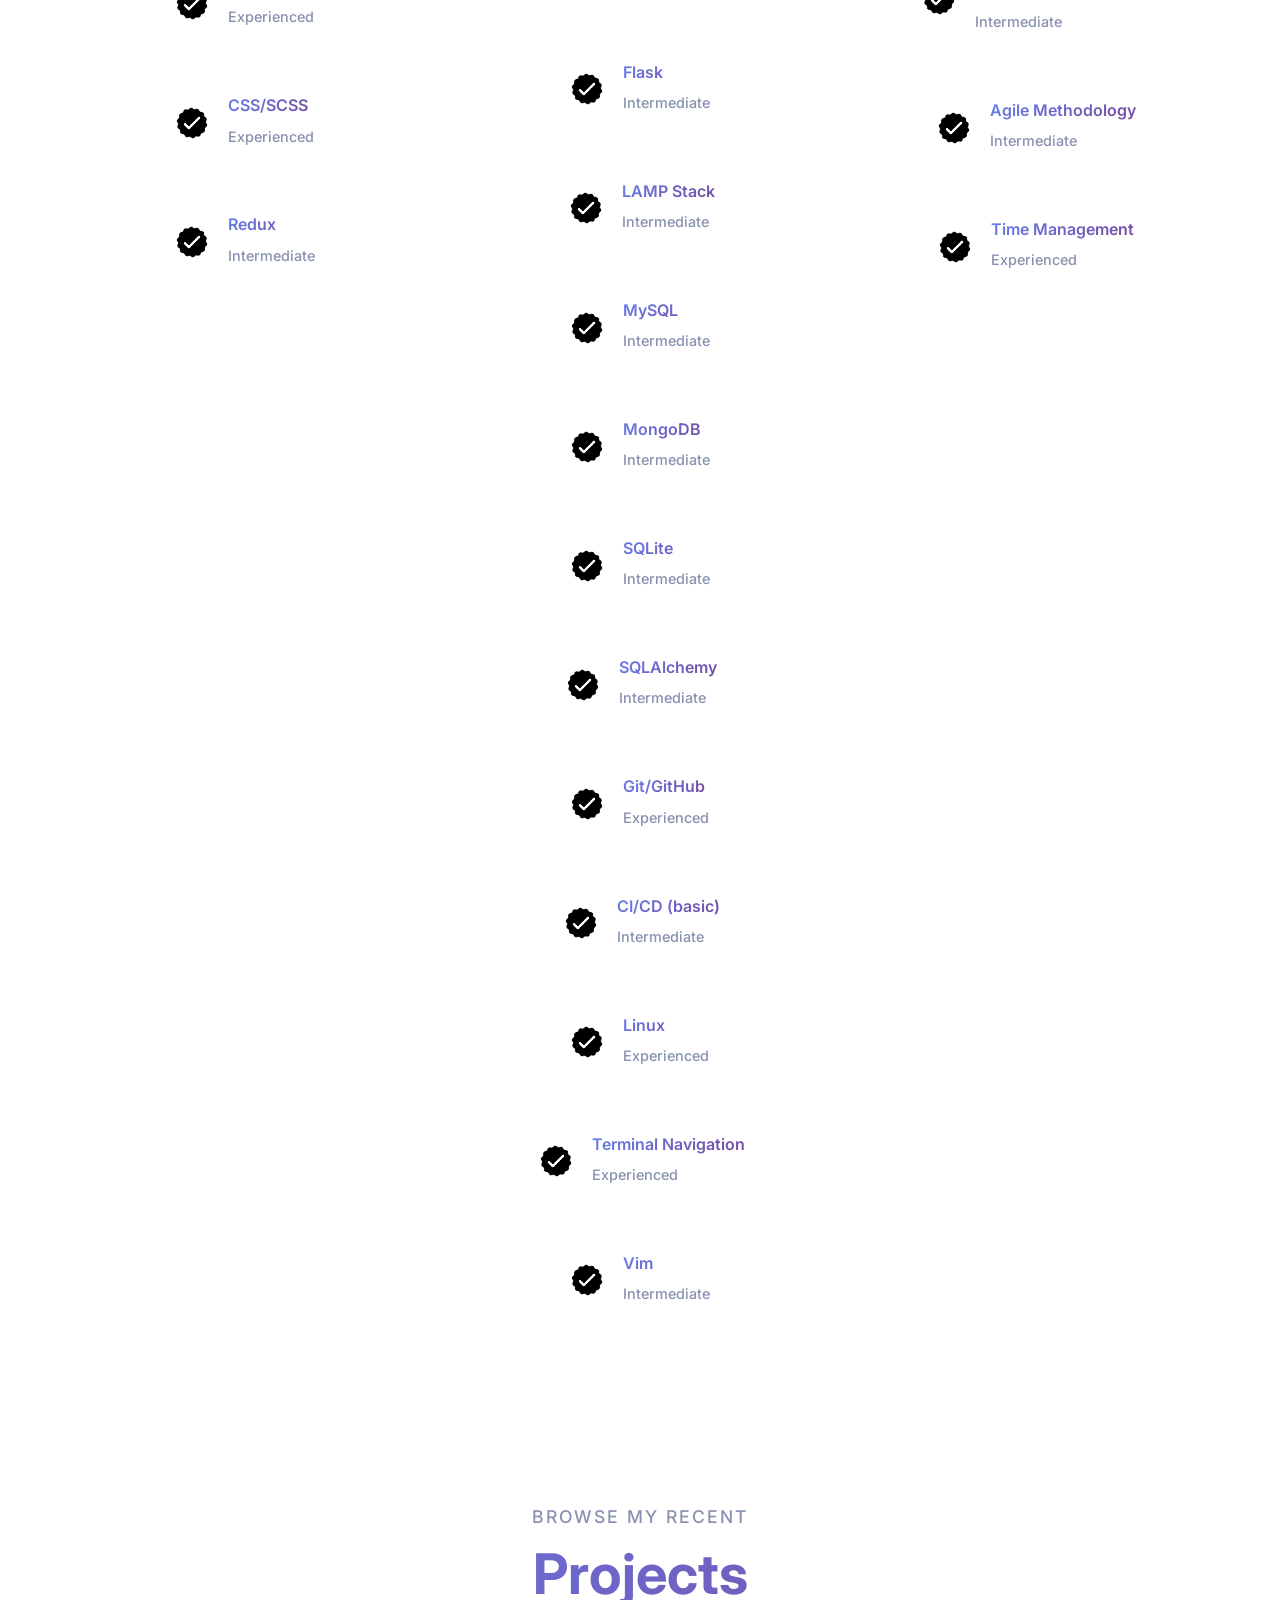
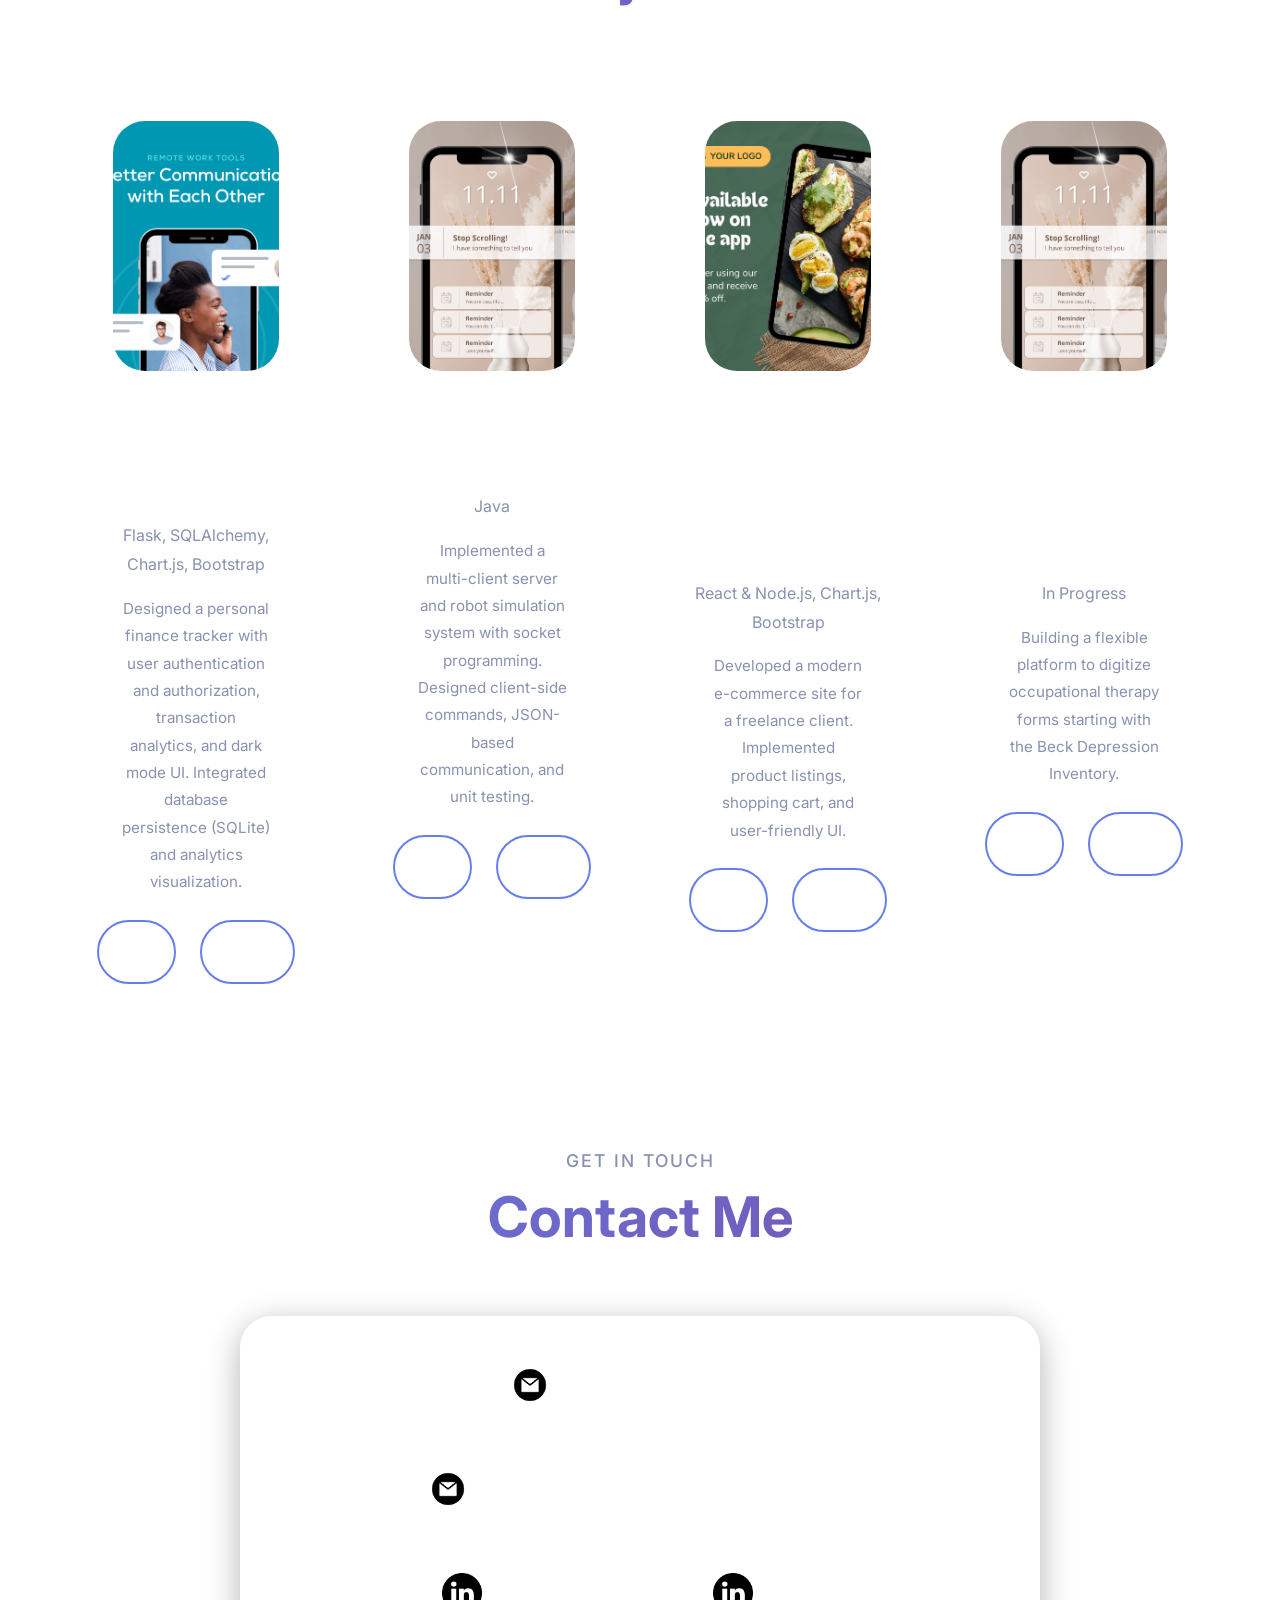
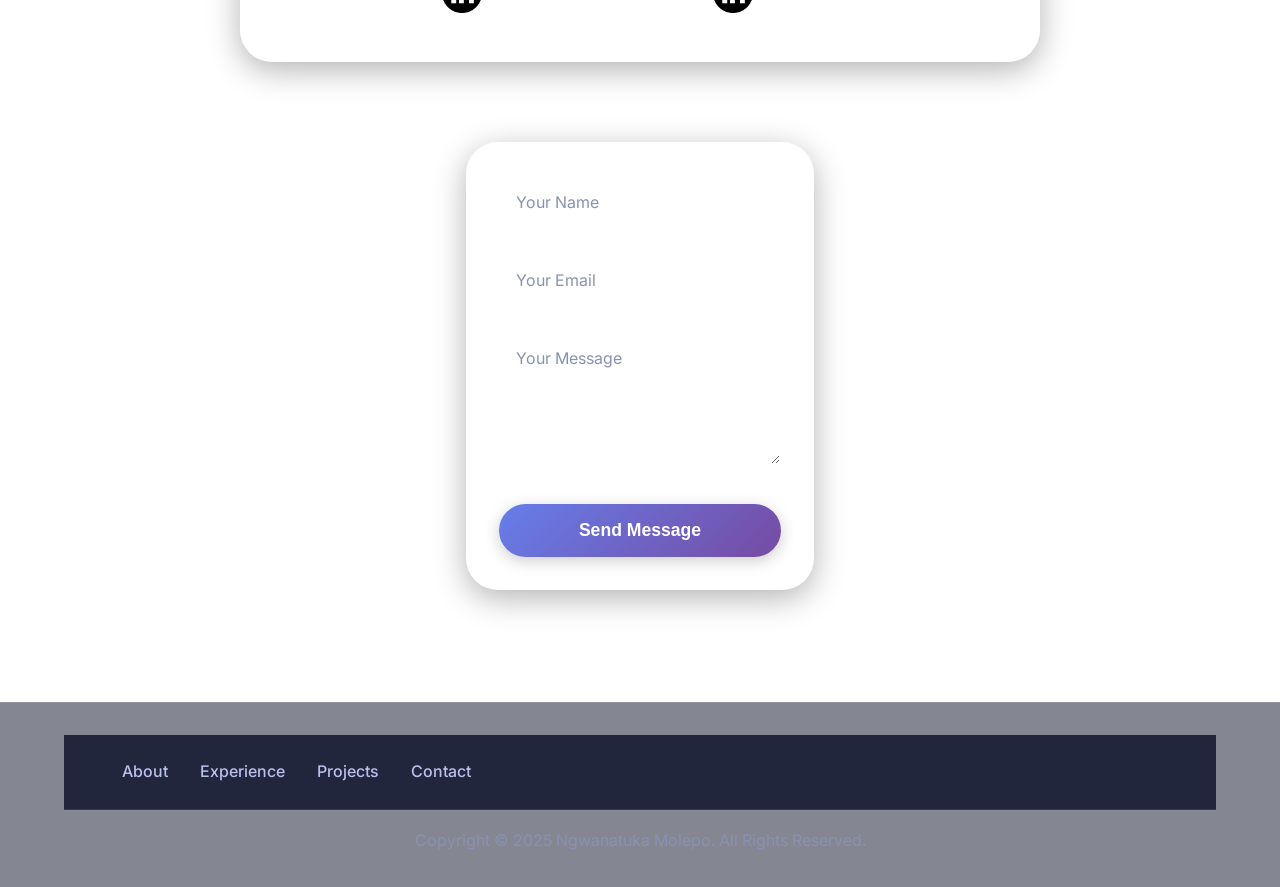
==== commit 567b9910: "feat: Add an animated statistics section, a functional contact form, and a back-to-top button." ====
--- a/index.html
+++ b/index.html
@@ -8,8 +8,8 @@
   <meta http-equiv="Pragma" content="no-cache" />
   <meta http-equiv="Expires" content="0" />
   <title>Ngwanatuka Molepo | Software Developer Portfolio</title>
-  <link rel="stylesheet" href="style.css?v=3" />
-  <link rel="stylesheet" href="mediaqueries.css?v=3" />
+  <link rel="stylesheet" href="style.css?v=4" />
+  <link rel="stylesheet" href="mediaqueries.css?v=4" />
 </head>
 
 <body>
@@ -65,6 +65,33 @@
       </div>
     </div>
   </section>
+
+  <!-- Animated Statistics Section -->
+  <section id="stats" class="stats-section">
+    <div class="stats-grid">
+      <div class="stat-box">
+        <div class="stat-icon">🚀</div>
+        <div class="stat-number" data-target="10">0</div>
+        <div class="stat-label">Projects Completed</div>
+      </div>
+      <div class="stat-box">
+        <div class="stat-icon">💻</div>
+        <div class="stat-number" data-target="15">0</div>
+        <div class="stat-label">Technologies Mastered</div>
+      </div>
+      <div class="stat-box">
+        <div class="stat-icon">📚</div>
+        <div class="stat-number" data-target="2">0</div>
+        <div class="stat-label">Years Learning</div>
+      </div>
+      <div class="stat-box">
+        <div class="stat-icon">⚡</div>
+        <div class="stat-number" data-target="500">0</div>
+        <div class="stat-label">GitHub Commits</div>
+      </div>
+    </div>
+  </section>
+
   <section id="about">
     <p class="section__text__p1">Get To Know More</p>
     <h1 class="title">About Me</h1>
@@ -448,6 +475,8 @@
   <section id="contact">
     <p class="section__text__p1">Get in Touch</p>
     <h1 class="title">Contact Me</h1>
+
+    <!-- Contact Info Cards -->
     <div class="contact-info-upper-container">
       <div class="contact-info-container">
         <img src="./assets/email.png" alt="Email icon" class="icon contact-icon email-icon" />
@@ -466,7 +495,32 @@
         <p><a href="https://www.linkedin.com/in/ngwanatuka-molepo-75b499259">LinkedIn</a></p>
       </div>
     </div>
-  </section>
+
+    <!-- Contact Form -->
+    <div class="contact-form-container">
+      <form id="contact-form" class="contact-form" action="https://formspree.io/f/YOUR_FORM_ID" method="POST">
+        <div class="form-group">
+          <input type="text" name="name" id="name" placeholder="Your Name" required />
+        </div>
+        <div class="form-group">
+          <input type="email" name="email" id="email" placeholder="Your Email" required />
+        </div>
+        <div class="form-group">
+          <textarea name="message" id="message" rows="5" placeholder="Your Message" required></textarea>
+        </div>
+        <button type="submit" class="btn btn-color-1 submit-btn">Send Message</button>
+      </form>
+      <div id="form-status" class="form-status"></div>
+    </div>
+  </section>
+
+  <!-- Back to Top Button -->
+  <button id="back-to-top" class="back-to-top" aria-label="Back to top">
+    <svg width="24" height="24" viewBox="0 0 24 24" fill="none" stroke="currentColor" stroke-width="2">
+      <path d="M12 19V5M5 12l7-7 7 7" />
+    </svg>
+  </button>
+
   <footer>
     <nav>
       <div class="nav-links-container">
--- a/style.css
+++ b/style.css
@@ -906,4 +906,171 @@
 .skill-tag:hover {
   transform: scale(1.1);
   box-shadow: 0 0 15px rgba(102, 126, 234, 0.5);
+}
+
+/* ANIMATED STATISTICS SECTION */
+.stats-section {
+  padding: 3rem 5%;
+  min-height: auto;
+}
+
+.stats-grid {
+  display: grid;
+  grid-template-columns: repeat(auto-fit, minmax(220px, 1fr));
+  gap: 2rem;
+  max-width: 1200px;
+  margin: 0 auto;
+}
+
+.stat-box {
+  background: var(--glass-bg);
+  backdrop-filter: blur(10px);
+  border-radius: var(--radius-lg);
+  border: 1px solid var(--glass-border);
+  padding: 2rem;
+  text-align: center;
+  transition: all var(--transition-base);
+  box-shadow: var(--shadow-md);
+}
+
+.stat-box:hover {
+  transform: translateY(-10px);
+  box-shadow: var(--shadow-glow);
+  border-color: var(--accent-primary);
+  background: rgba(255, 255, 255, 0.08);
+}
+
+.stat-icon {
+  font-size: 3rem;
+  margin-bottom: 1rem;
+  filter: drop-shadow(0 0 10px rgba(102, 126, 234, 0.5));
+}
+
+.stat-number {
+  font-size: 3rem;
+  font-weight: 800;
+  background: var(--gradient-primary);
+  -webkit-background-clip: text;
+  -webkit-text-fill-color: transparent;
+  background-clip: text;
+  margin-bottom: 0.5rem;
+}
+
+.stat-label {
+  color: var(--text-secondary);
+  font-size: 1rem;
+  font-weight: 500;
+}
+
+/* CONTACT FORM */
+.contact-form-container {
+  max-width: 600px;
+  margin: 3rem auto 0;
+  padding: 0 1rem;
+}
+
+.contact-form {
+  background: var(--glass-bg);
+  backdrop-filter: blur(10px);
+  border-radius: var(--radius-lg);
+  border: 1px solid var(--glass-border);
+  padding: 2rem;
+  box-shadow: var(--shadow-lg);
+}
+
+.form-group {
+  margin-bottom: 1.5rem;
+}
+
+.form-group input,
+.form-group textarea {
+  width: 100%;
+  padding: 1rem;
+  background: rgba(255, 255, 255, 0.05);
+  border: 1px solid var(--glass-border);
+  border-radius: var(--radius-md);
+  color: var(--text-primary);
+  font-family: 'Inter', sans-serif;
+  font-size: 1rem;
+  transition: all var(--transition-base);
+}
+
+.form-group input:focus,
+.form-group textarea:focus {
+  outline: none;
+  border-color: var(--accent-primary);
+  background: rgba(255, 255, 255, 0.08);
+  box-shadow: 0 0 15px rgba(102, 126, 234, 0.3);
+}
+
+.form-group input::placeholder,
+.form-group textarea::placeholder {
+  color: var(--text-muted);
+}
+
+.submit-btn {
+  width: 100%;
+  padding: 1rem 2rem;
+  font-size: 1.1rem;
+  margin-top: 0.5rem;
+}
+
+.form-status {
+  margin-top: 1rem;
+  padding: 1rem;
+  border-radius: var(--radius-md);
+  text-align: center;
+  font-weight: 500;
+  display: none;
+}
+
+.form-status.success {
+  display: block;
+  background: rgba(76, 175, 80, 0.2);
+  border: 1px solid rgba(76, 175, 80, 0.5);
+  color: #4caf50;
+}
+
+.form-status.error {
+  display: block;
+  background: rgba(244, 67, 54, 0.2);
+  border: 1px solid rgba(244, 67, 54, 0.5);
+  color: #f44336;
+}
+
+/* BACK TO TOP BUTTON */
+.back-to-top {
+  position: fixed;
+  bottom: 30px;
+  right: 30px;
+  width: 50px;
+  height: 50px;
+  background: var(--gradient-primary);
+  border: none;
+  border-radius: var(--radius-full);
+  color: var(--text-primary);
+  cursor: pointer;
+  display: flex;
+  align-items: center;
+  justify-content: center;
+  box-shadow: var(--shadow-lg);
+  opacity: 0;
+  visibility: hidden;
+  transition: all var(--transition-base);
+  z-index: 1000;
+}
+
+.back-to-top.show {
+  opacity: 1;
+  visibility: visible;
+}
+
+.back-to-top:hover {
+  transform: translateY(-5px);
+  box-shadow: var(--shadow-glow);
+}
+
+.back-to-top svg {
+  width: 24px;
+  height: 24px;
 }
--- a/mediaqueries.css
+++ b/mediaqueries.css
@@ -293,6 +293,69 @@
   }
 }
 
+/* Responsive styling for Statistics Section */
+@media screen and (max-width: 768px) {
+  .stats-grid {
+    grid-template-columns: repeat(2, 1fr);
+    gap: 1rem;
+  }
+
+  .stat-box {
+    padding: 1.5rem 1rem;
+  }
+
+  .stat-icon {
+    font-size: 2.5rem;
+  }
+
+  .stat-number {
+    font-size: 2.5rem;
+  }
+
+  .stat-label {
+    font-size: 0.9rem;
+  }
+}
+
+@media screen and (max-width: 480px) {
+  .stats-grid {
+    grid-template-columns: 1fr;
+  }
+}
+
+/* Responsive styling for Contact Form */
+@media screen and (max-width: 600px) {
+  .contact-form {
+    padding: 1.5rem;
+  }
+
+  .form-group input,
+  .form-group textarea {
+    padding: 0.8rem;
+    font-size: 0.95rem;
+  }
+
+  .submit-btn {
+    padding: 0.8rem 1.5rem;
+    font-size: 1rem;
+  }
+}
+
+/* Responsive styling for Back to Top Button */
+@media screen and (max-width: 600px) {
+  .back-to-top {
+    bottom: 20px;
+    right: 20px;
+    width: 45px;
+    height: 45px;
+  }
+
+  .back-to-top svg {
+    width: 20px;
+    height: 20px;
+  }
+}
+
 /* Smooth animations for mobile */
 @media (prefers-reduced-motion: no-preference) {
   * {
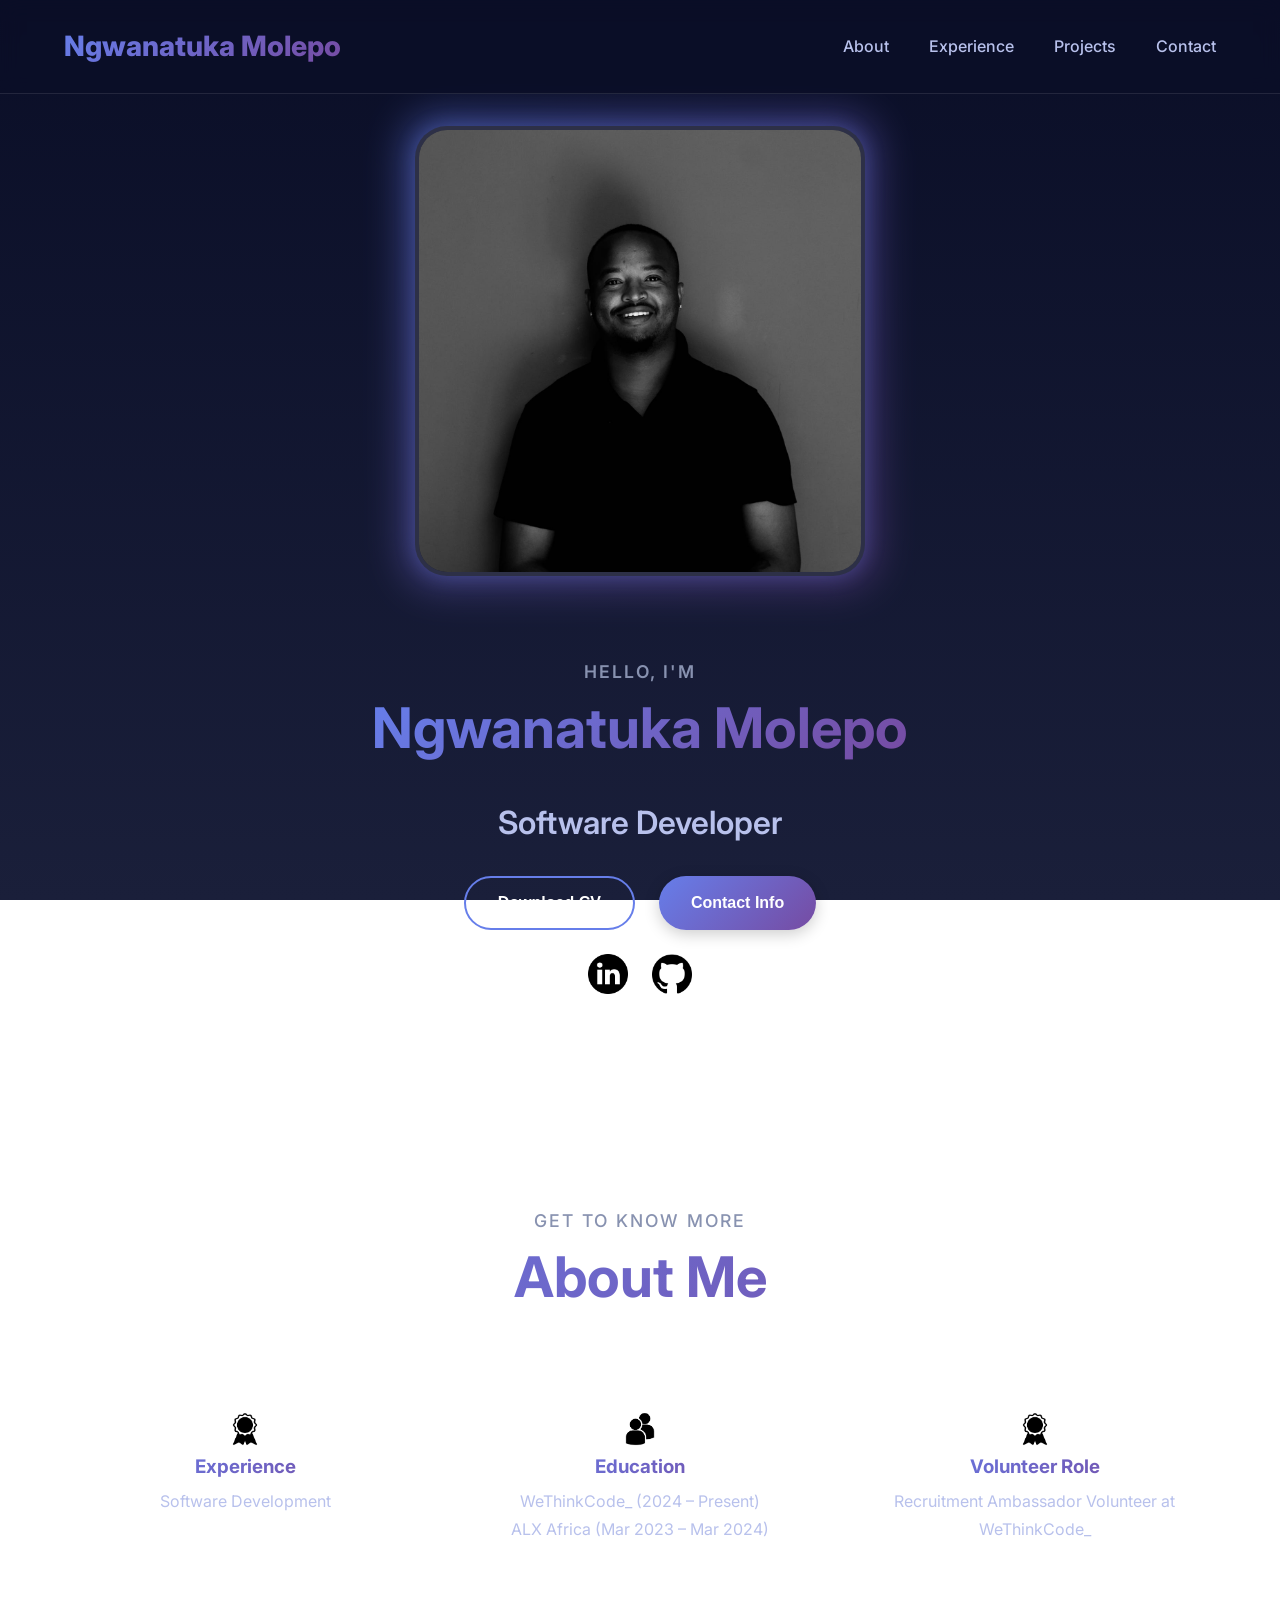
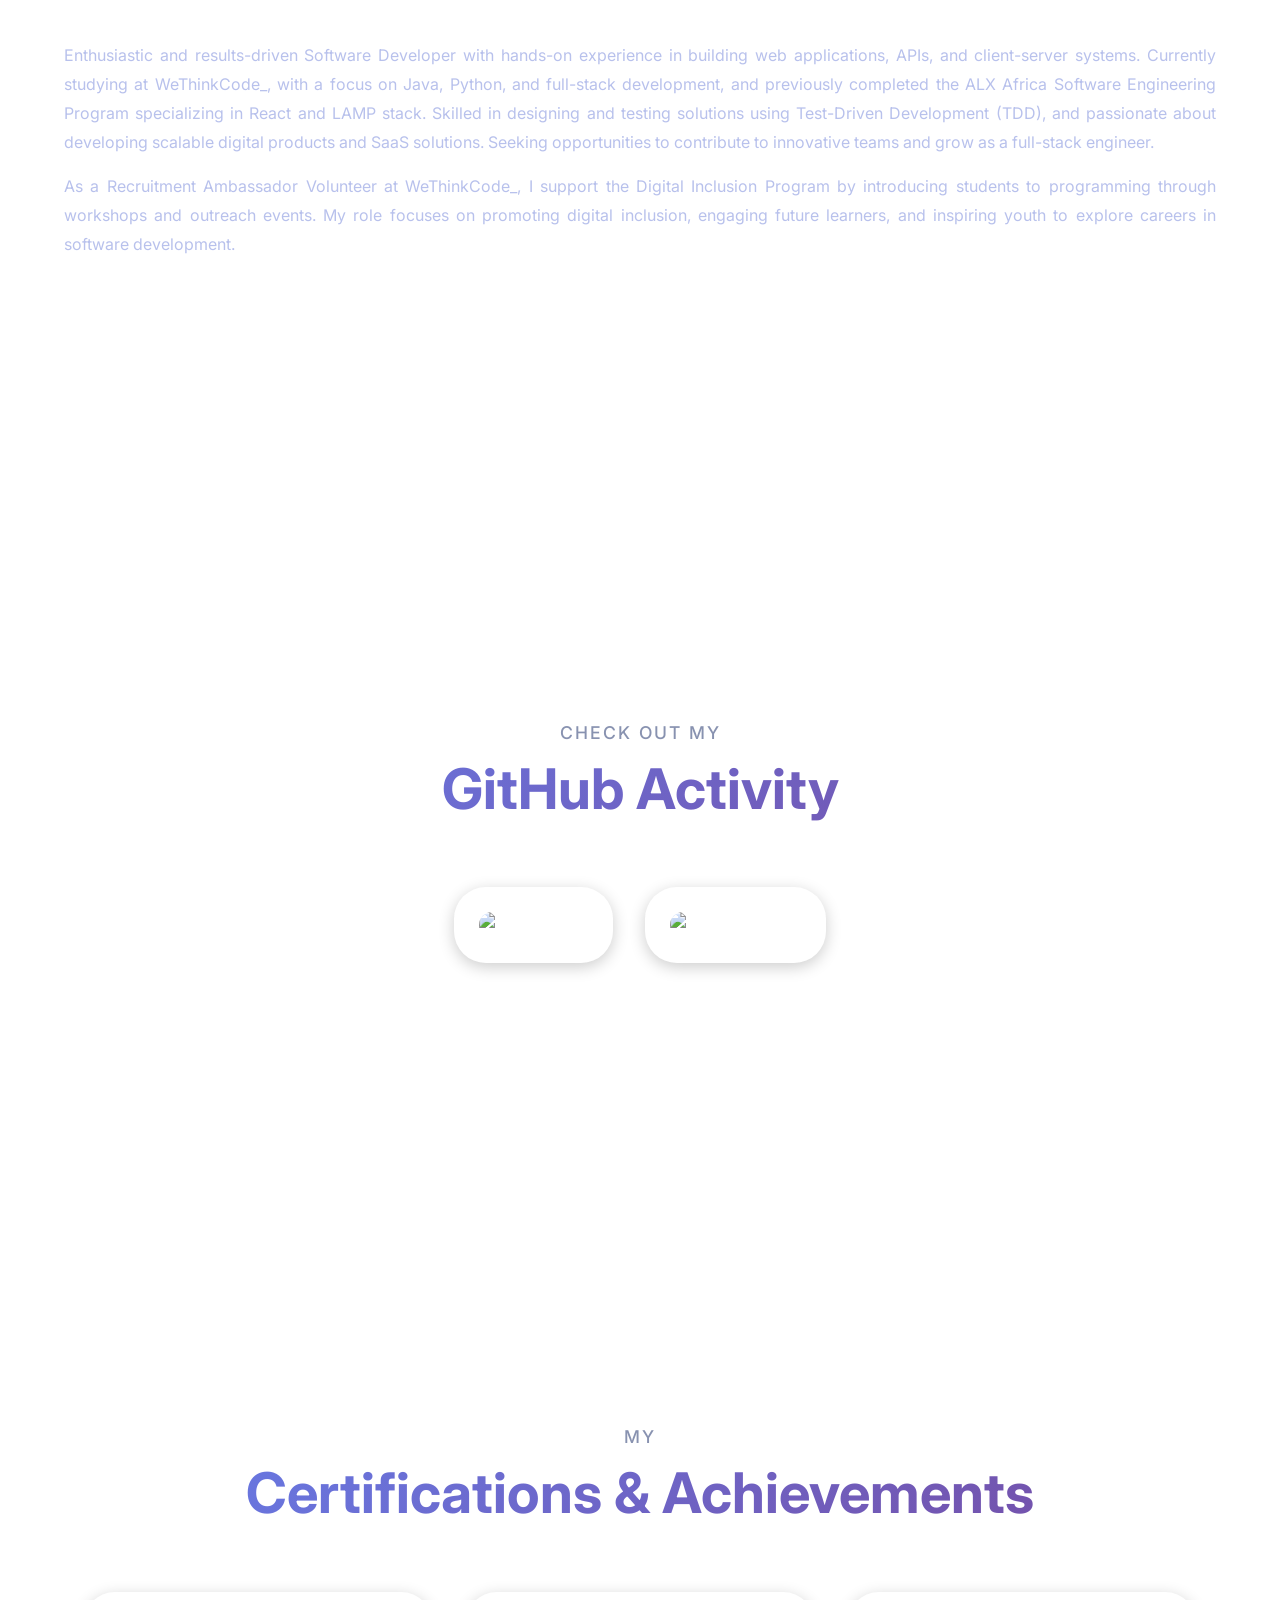
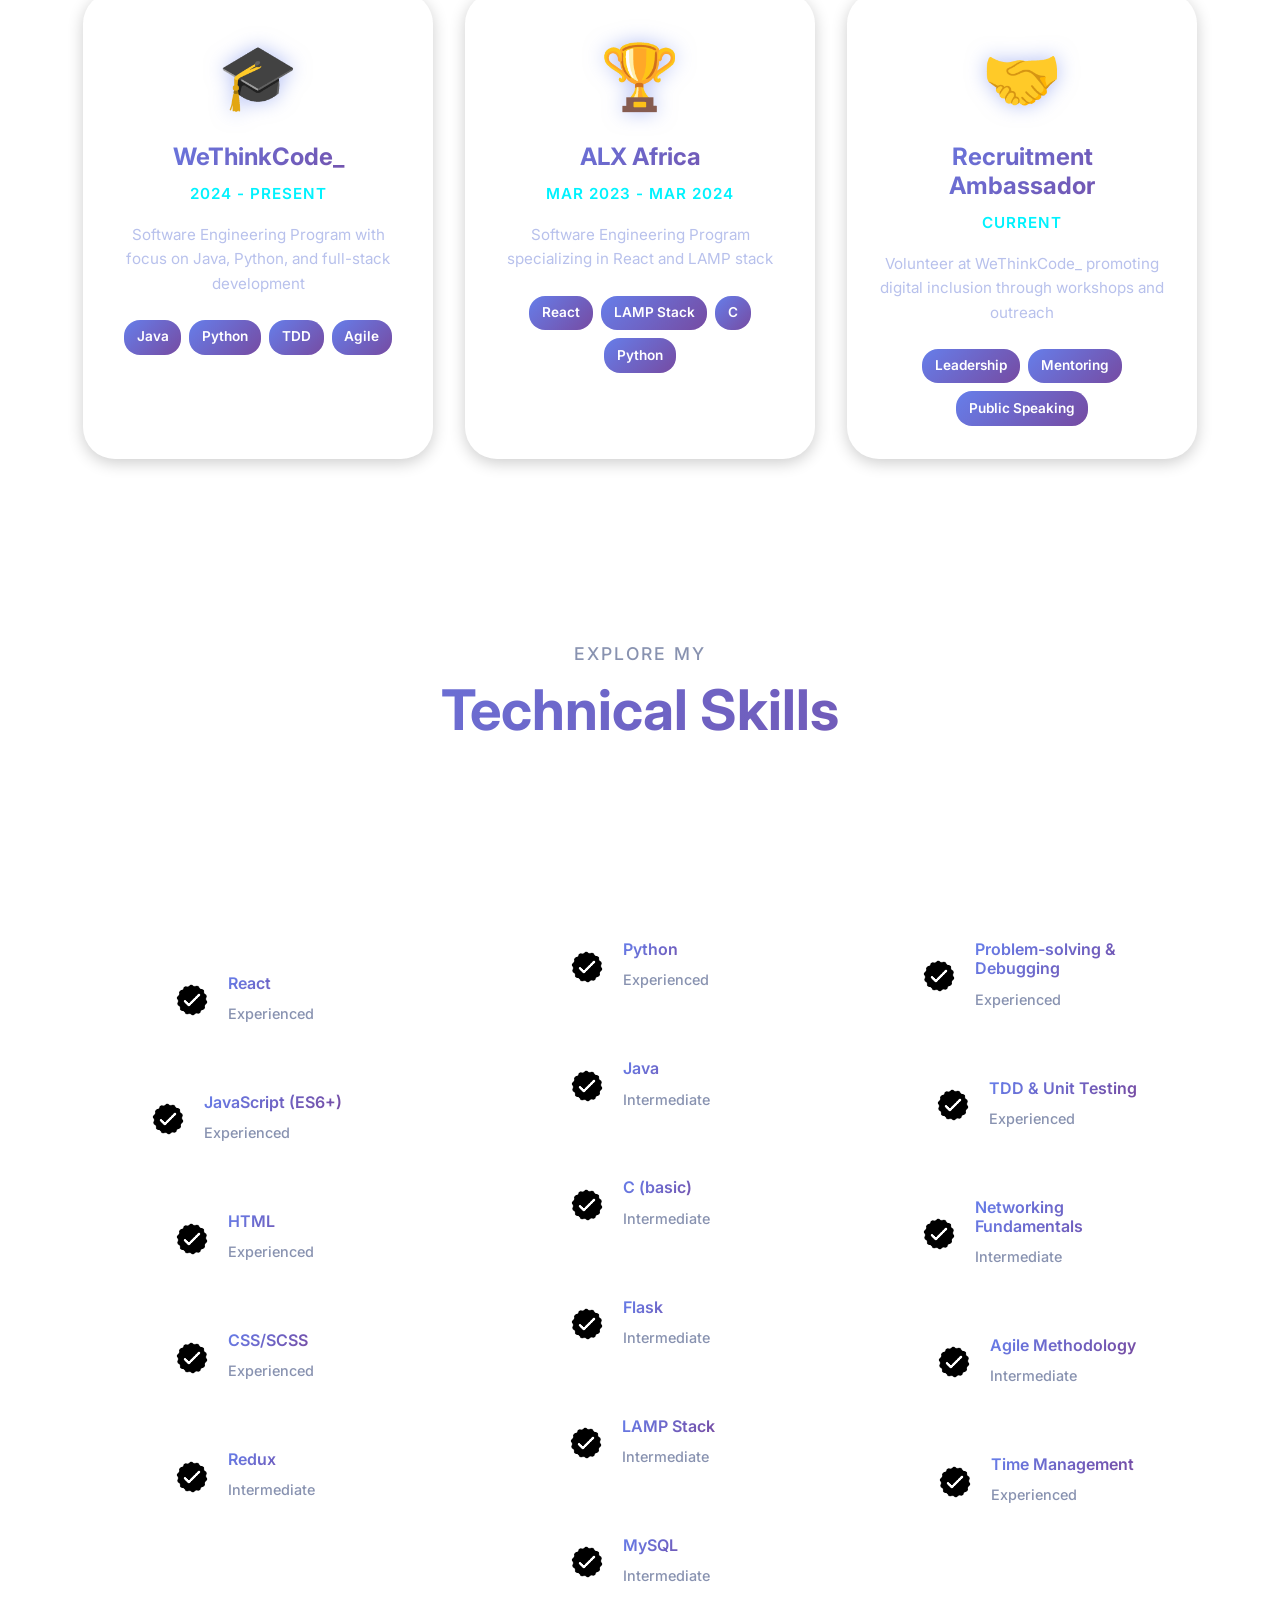
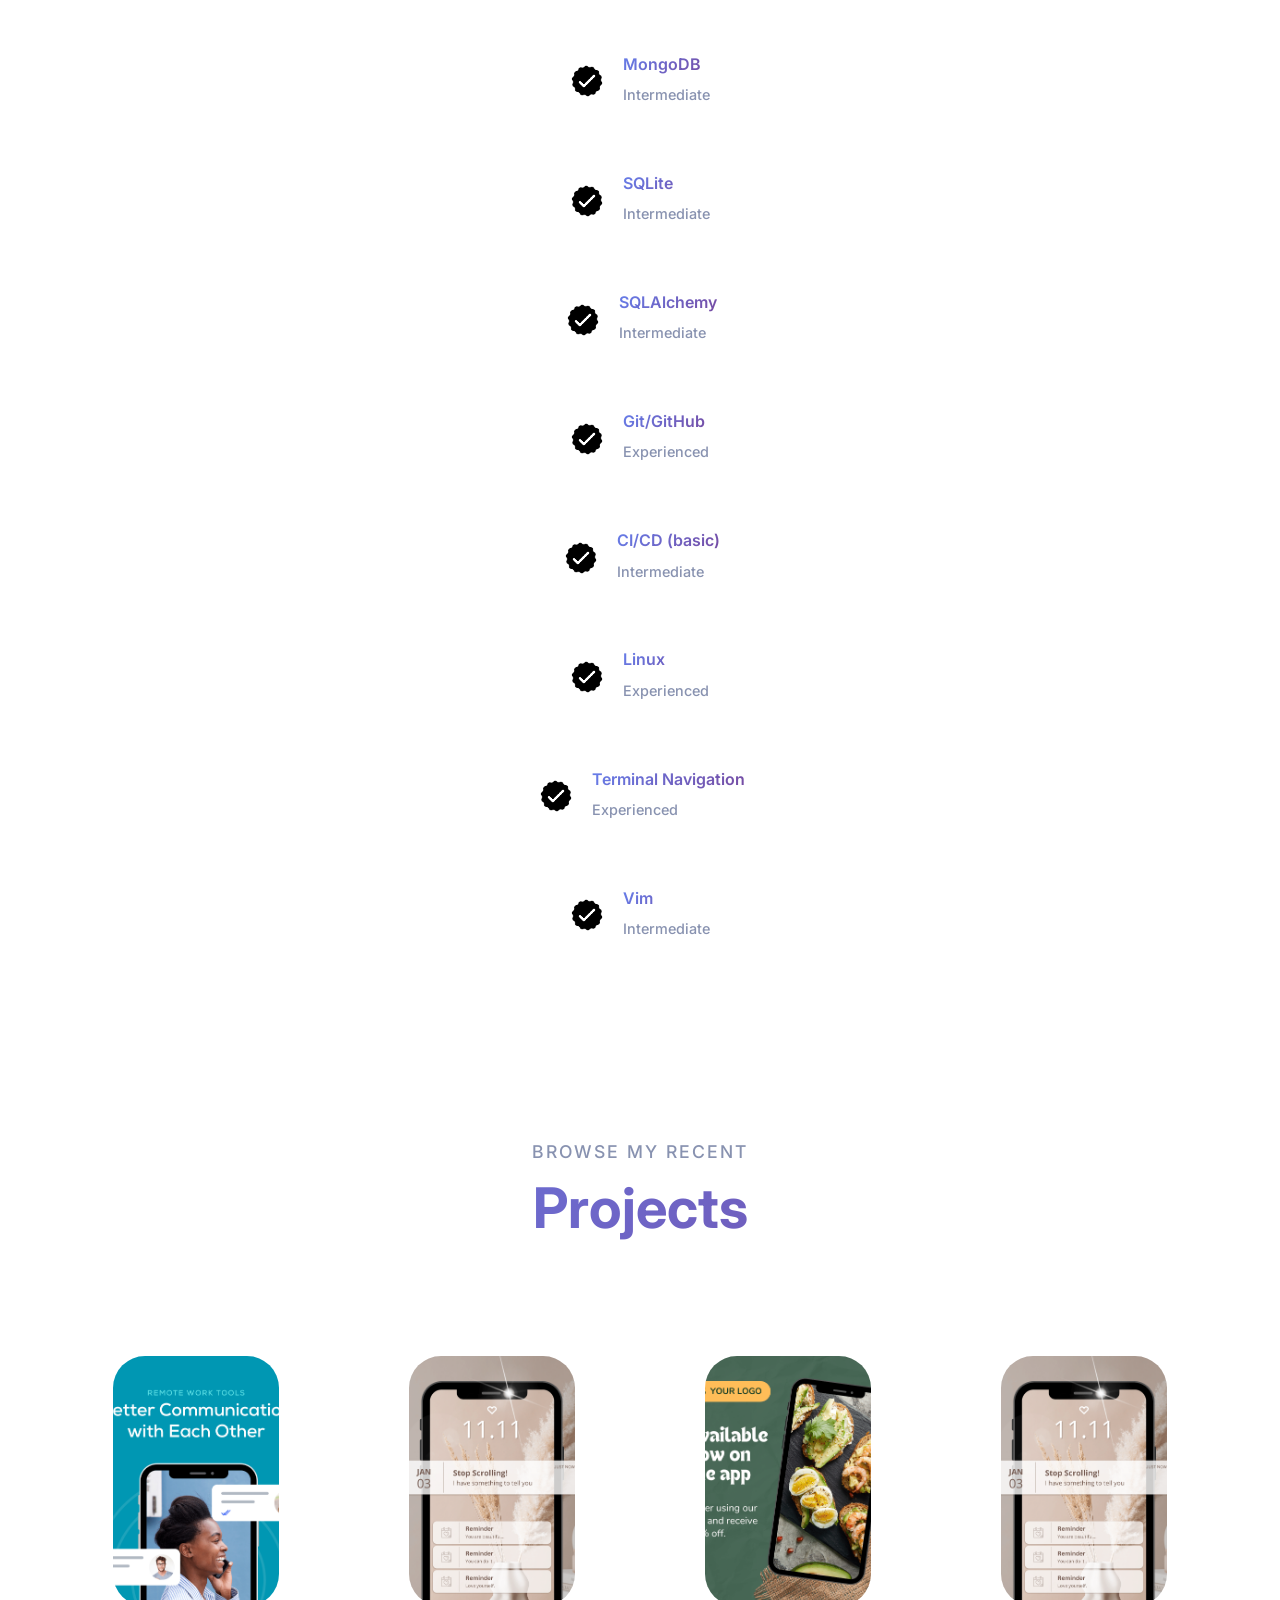
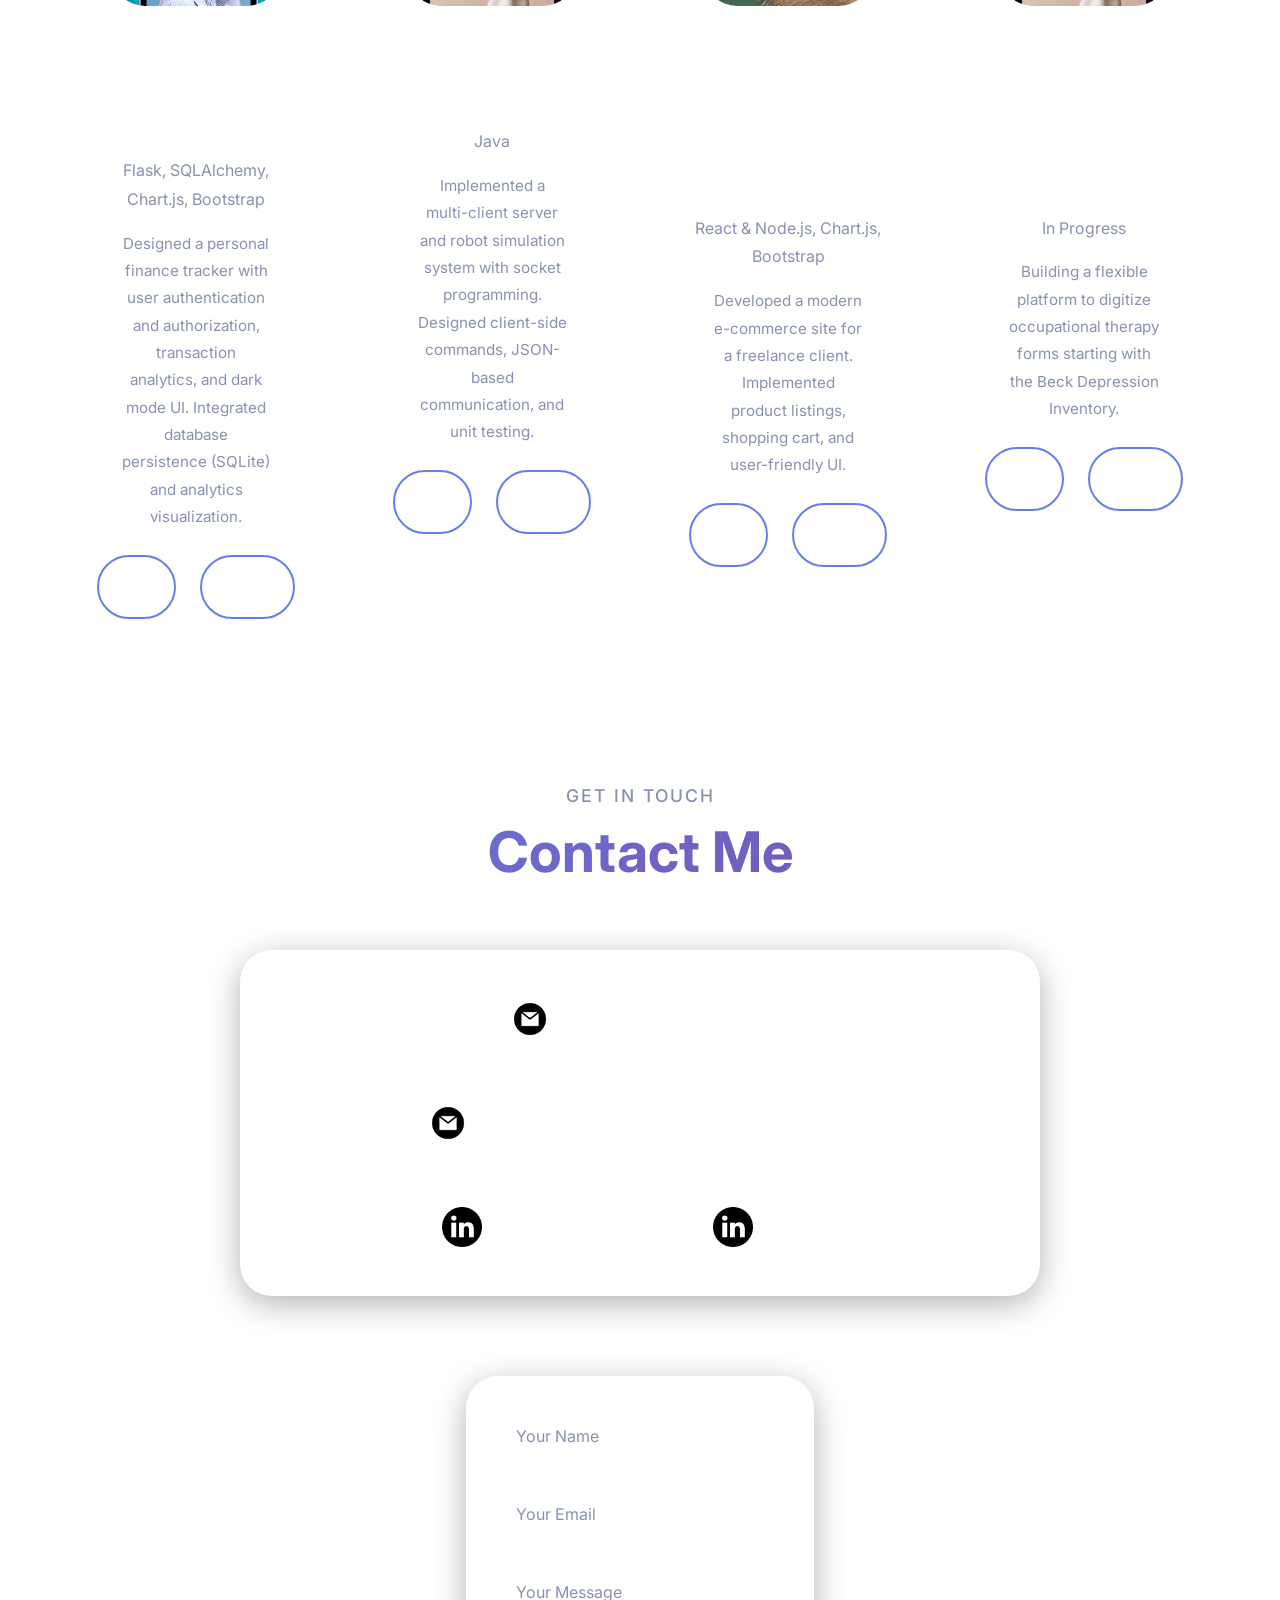
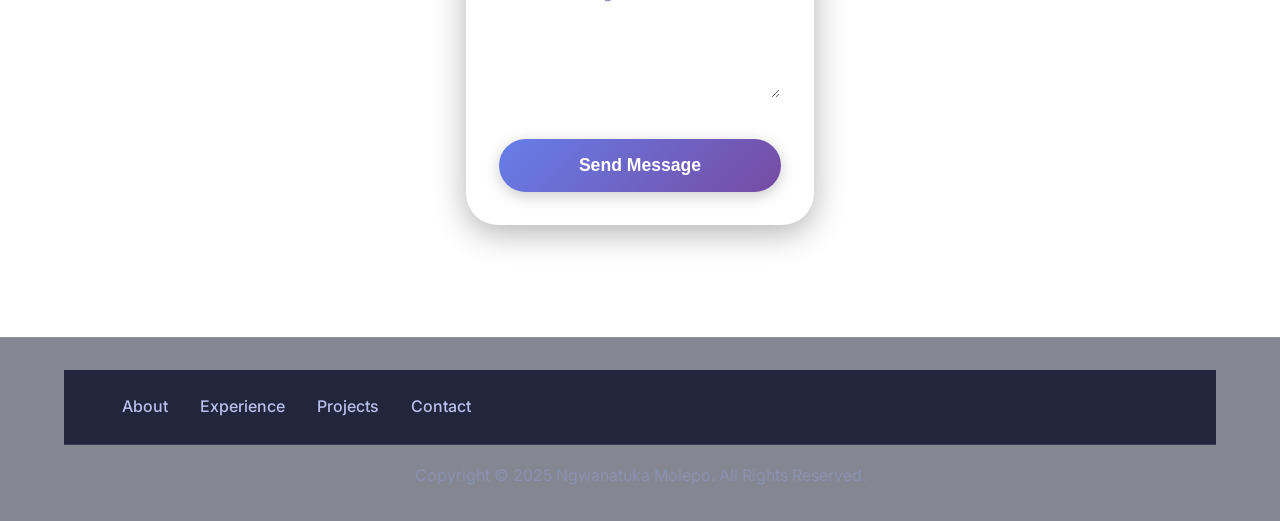
==== commit 46110b69: "feat: Remove animated statistics section and update Formspree action URL." ====
--- a/index.html
+++ b/index.html
@@ -62,32 +62,6 @@
           onclick="location.href='https://www.linkedin.com/in/ngwanatuka-molepo-75b499259'" />
         <img src="./assets/github.png" alt="My Github profile" class="icon"
           onclick="location.href='https://github.com/Ngwanatuka'" />
-      </div>
-    </div>
-  </section>
-
-  <!-- Animated Statistics Section -->
-  <section id="stats" class="stats-section">
-    <div class="stats-grid">
-      <div class="stat-box">
-        <div class="stat-icon">🚀</div>
-        <div class="stat-number" data-target="10">0</div>
-        <div class="stat-label">Projects Completed</div>
-      </div>
-      <div class="stat-box">
-        <div class="stat-icon">💻</div>
-        <div class="stat-number" data-target="15">0</div>
-        <div class="stat-label">Technologies Mastered</div>
-      </div>
-      <div class="stat-box">
-        <div class="stat-icon">📚</div>
-        <div class="stat-number" data-target="2">0</div>
-        <div class="stat-label">Years Learning</div>
-      </div>
-      <div class="stat-box">
-        <div class="stat-icon">⚡</div>
-        <div class="stat-number" data-target="500">0</div>
-        <div class="stat-label">GitHub Commits</div>
       </div>
     </div>
   </section>
@@ -498,7 +472,7 @@
 
     <!-- Contact Form -->
     <div class="contact-form-container">
-      <form id="contact-form" class="contact-form" action="https://formspree.io/f/YOUR_FORM_ID" method="POST">
+      <form id="contact-form" class="contact-form" action="https://formspree.io/f/mblbbbyo" method="POST">
         <div class="form-group">
           <input type="text" name="name" id="name" placeholder="Your Name" required />
         </div>
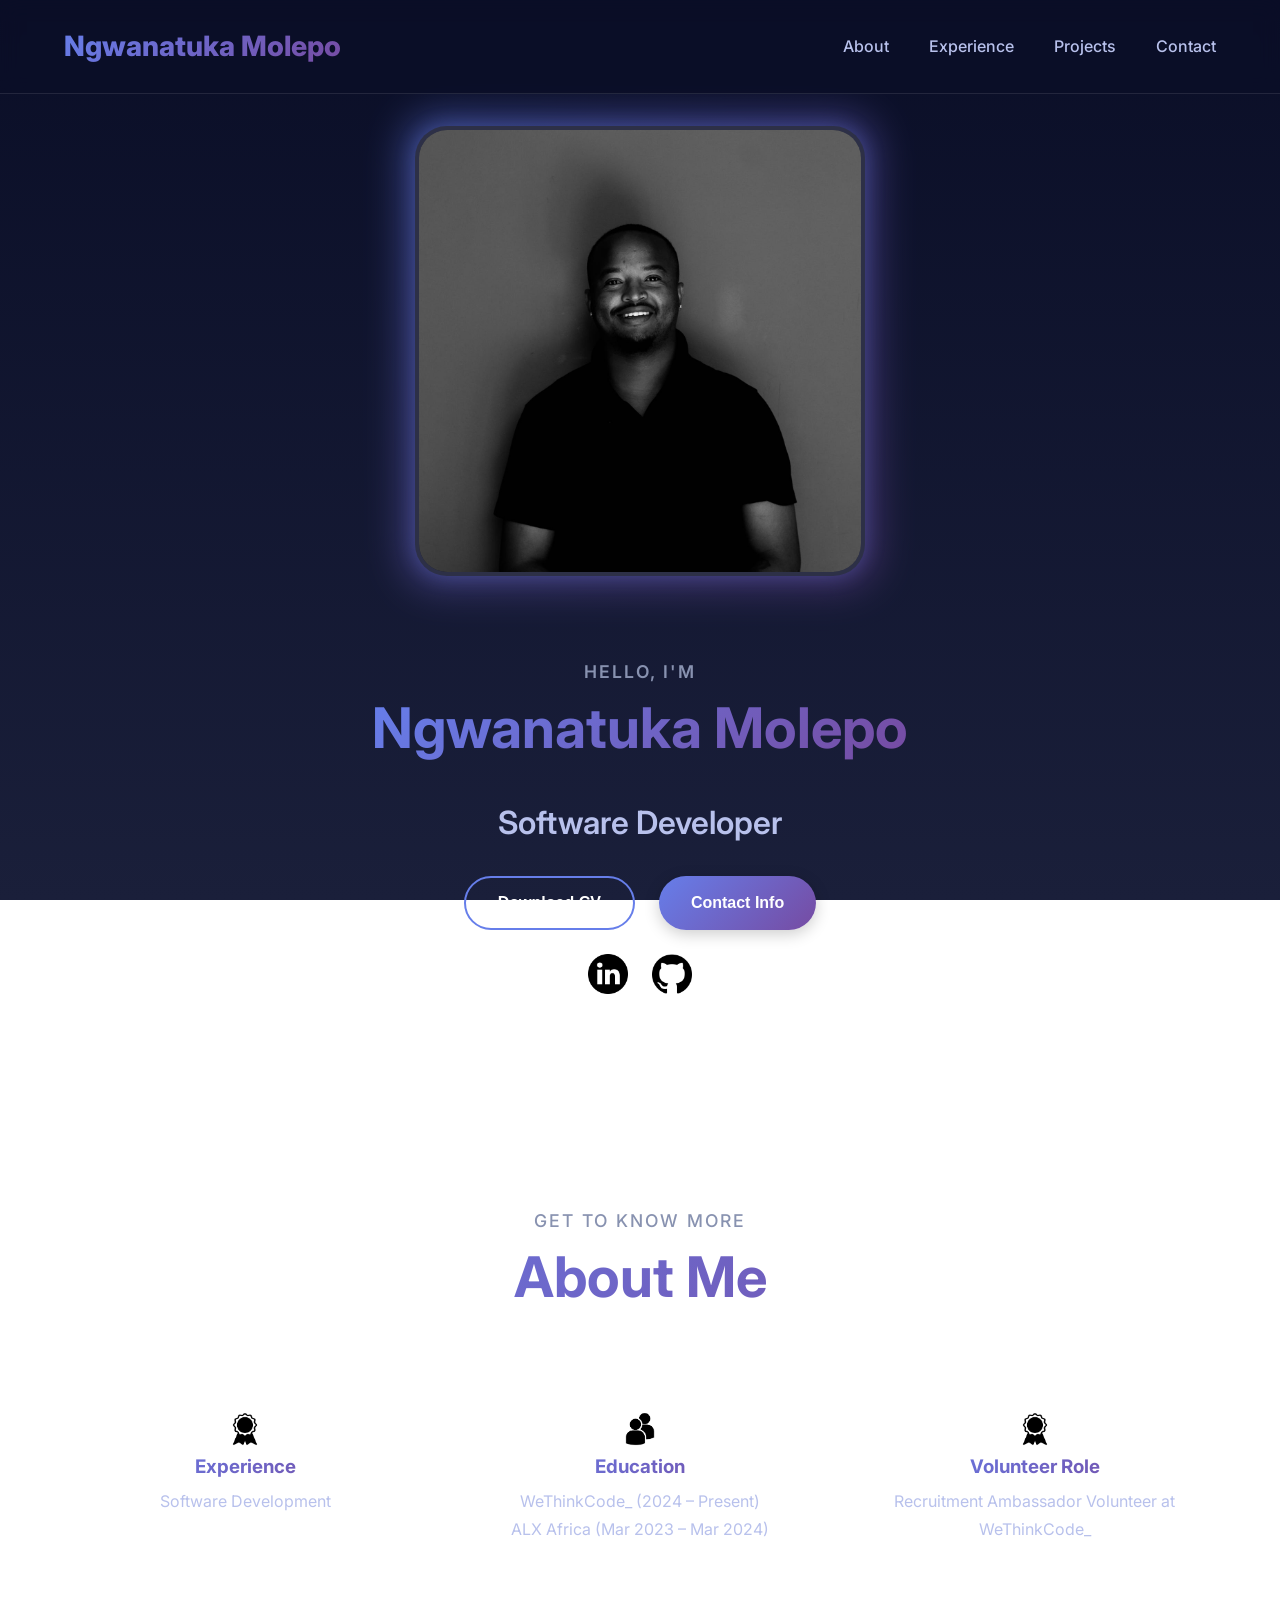
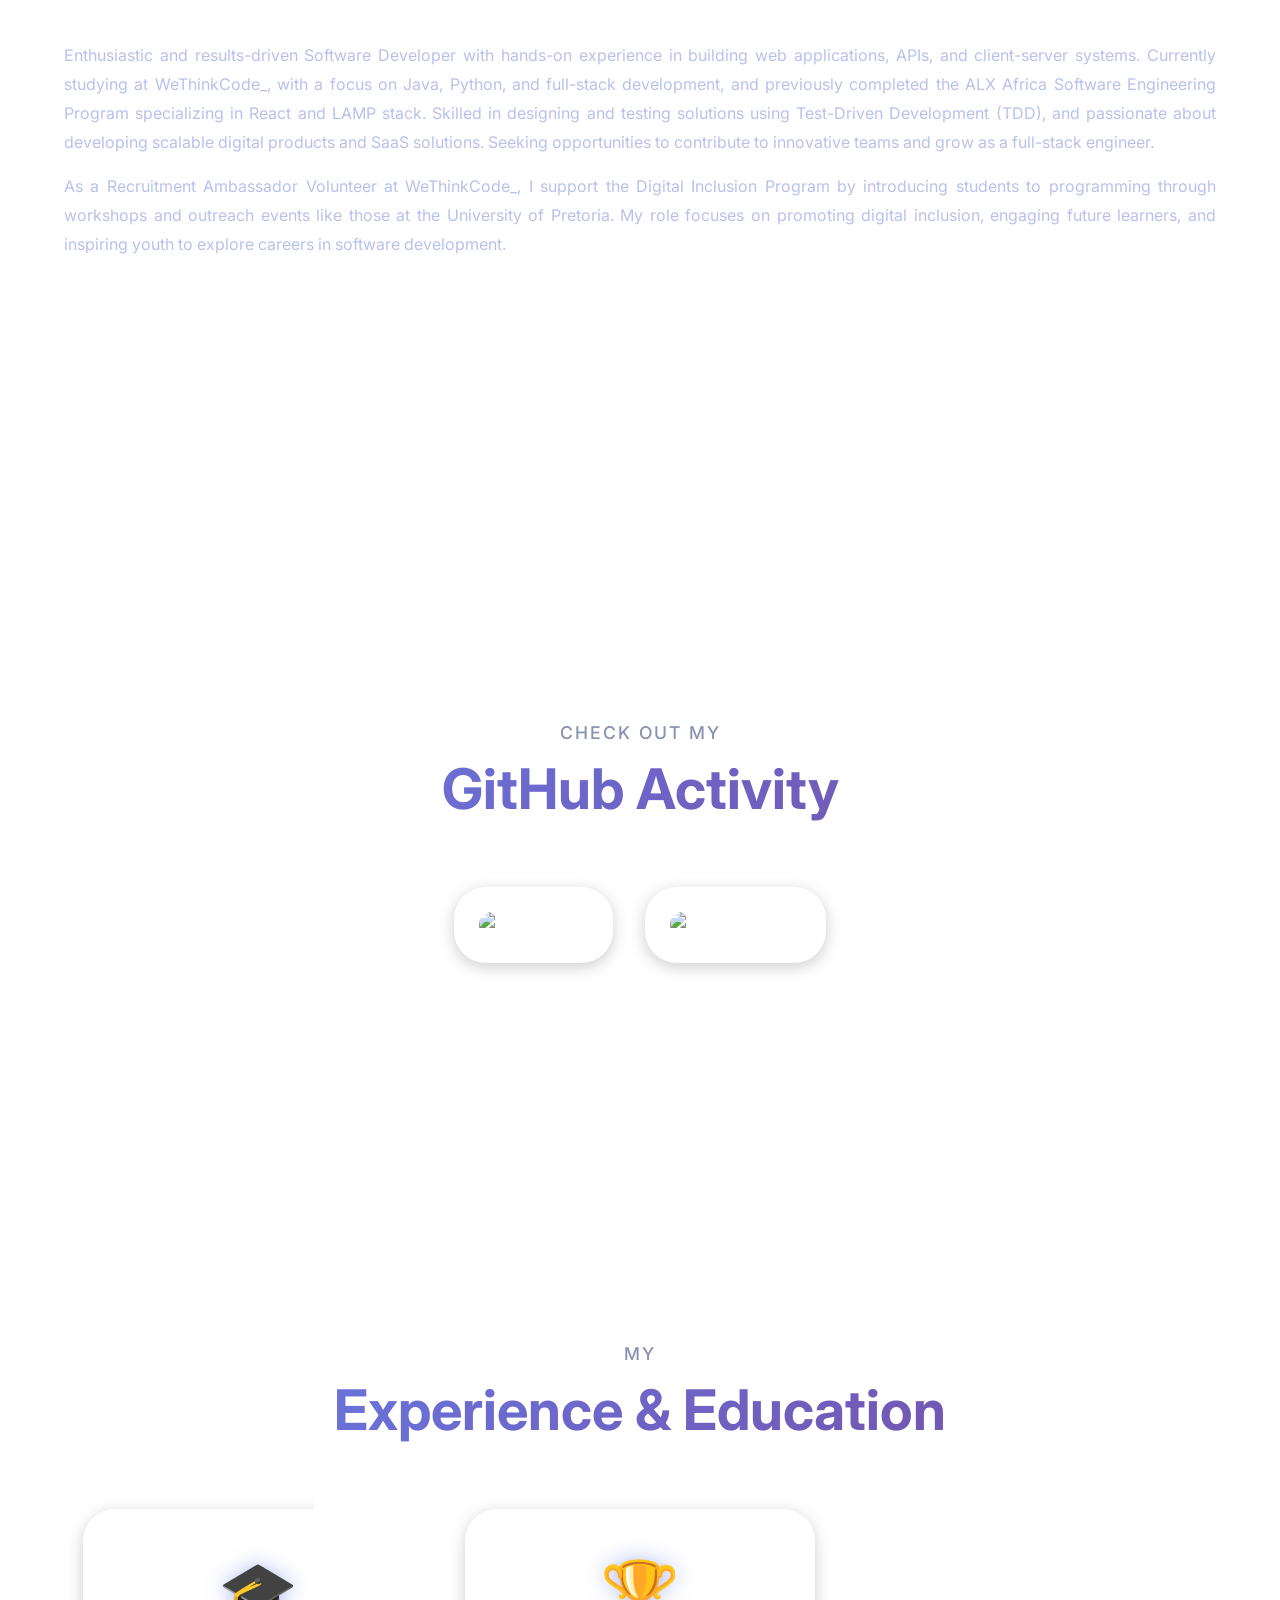
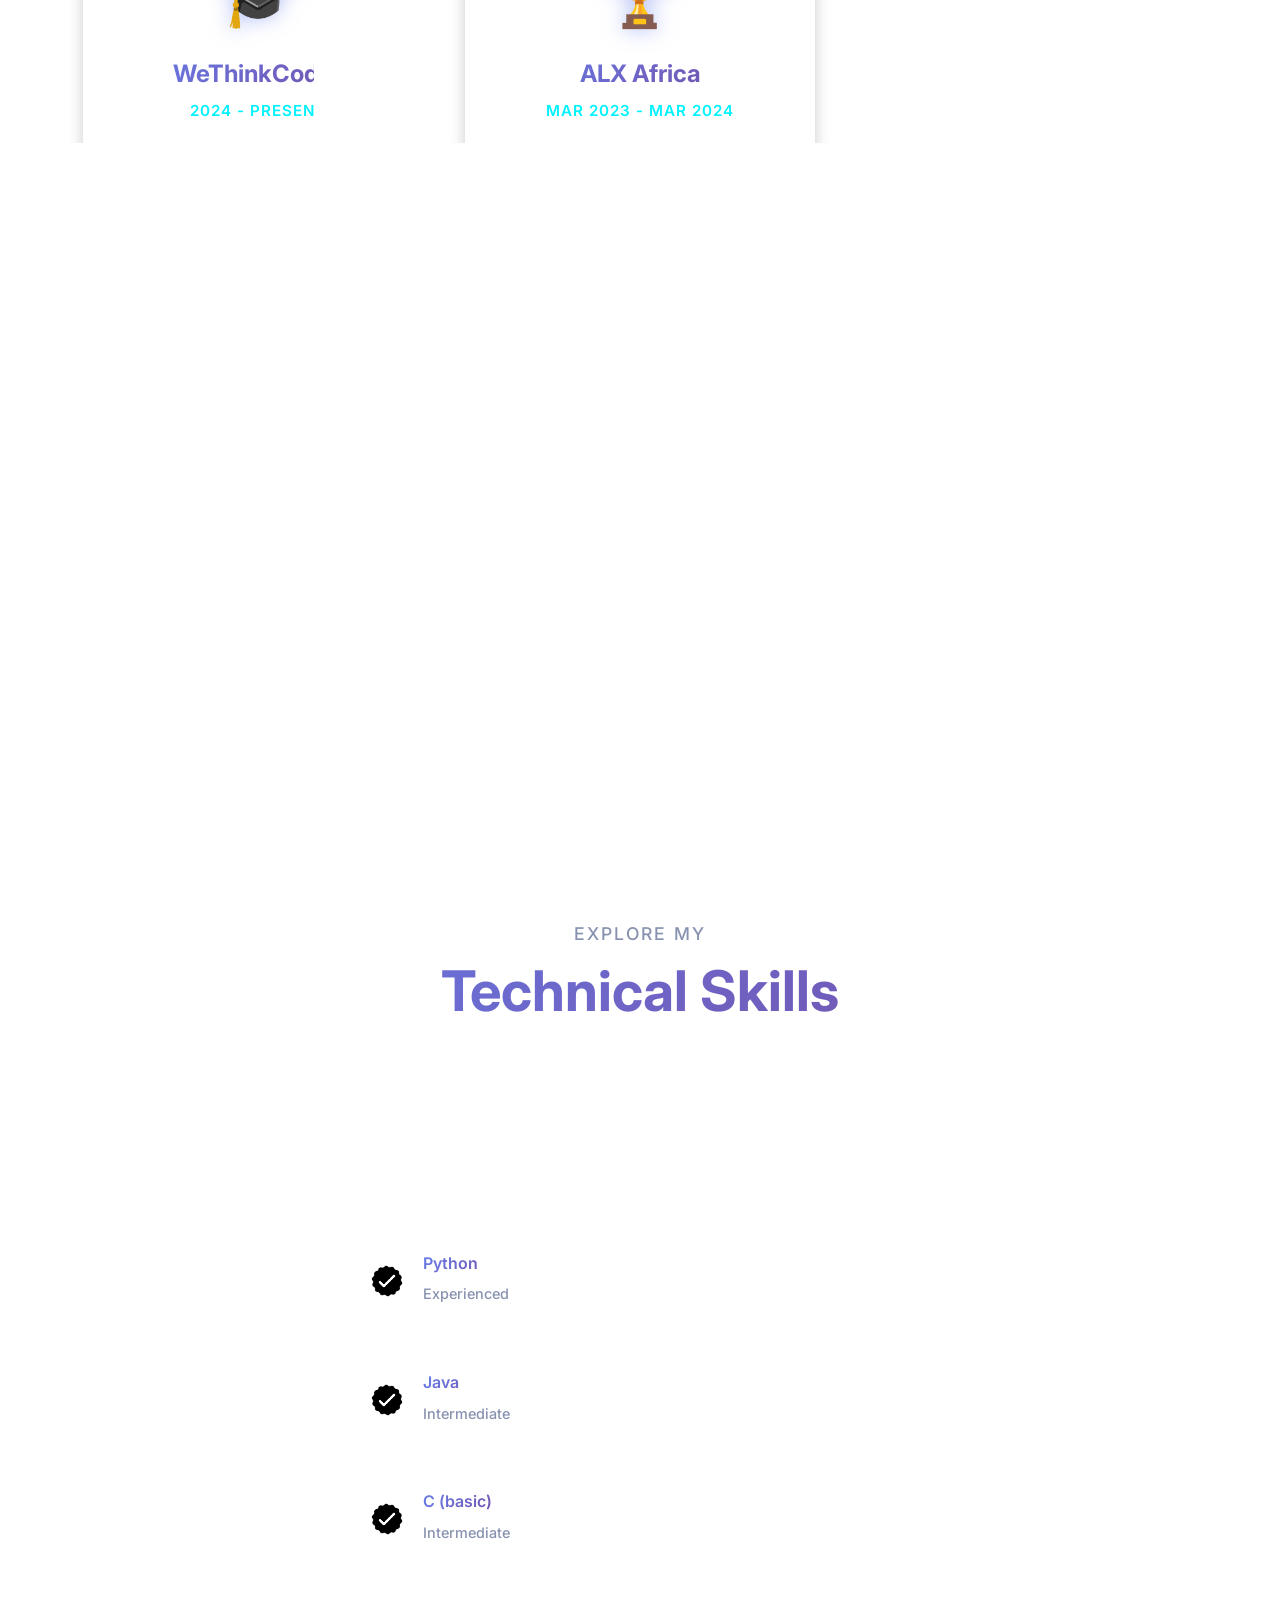
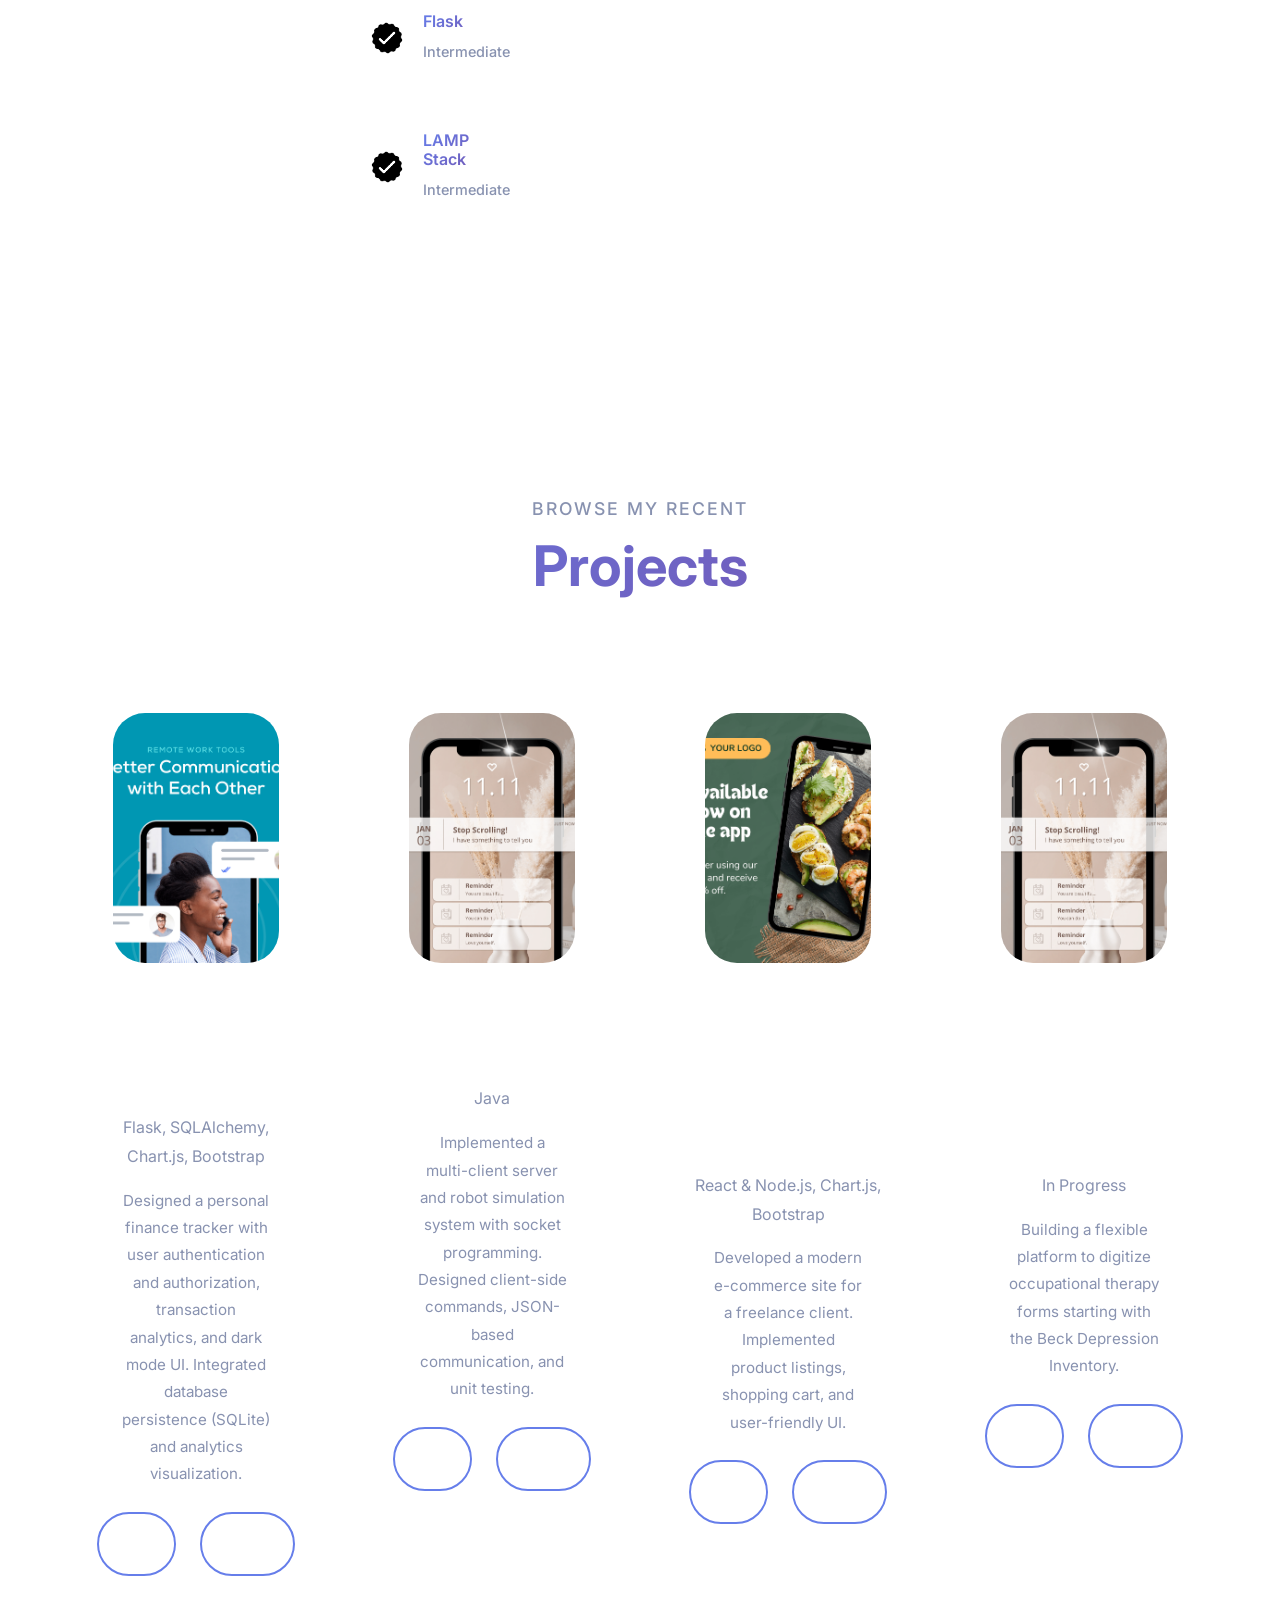
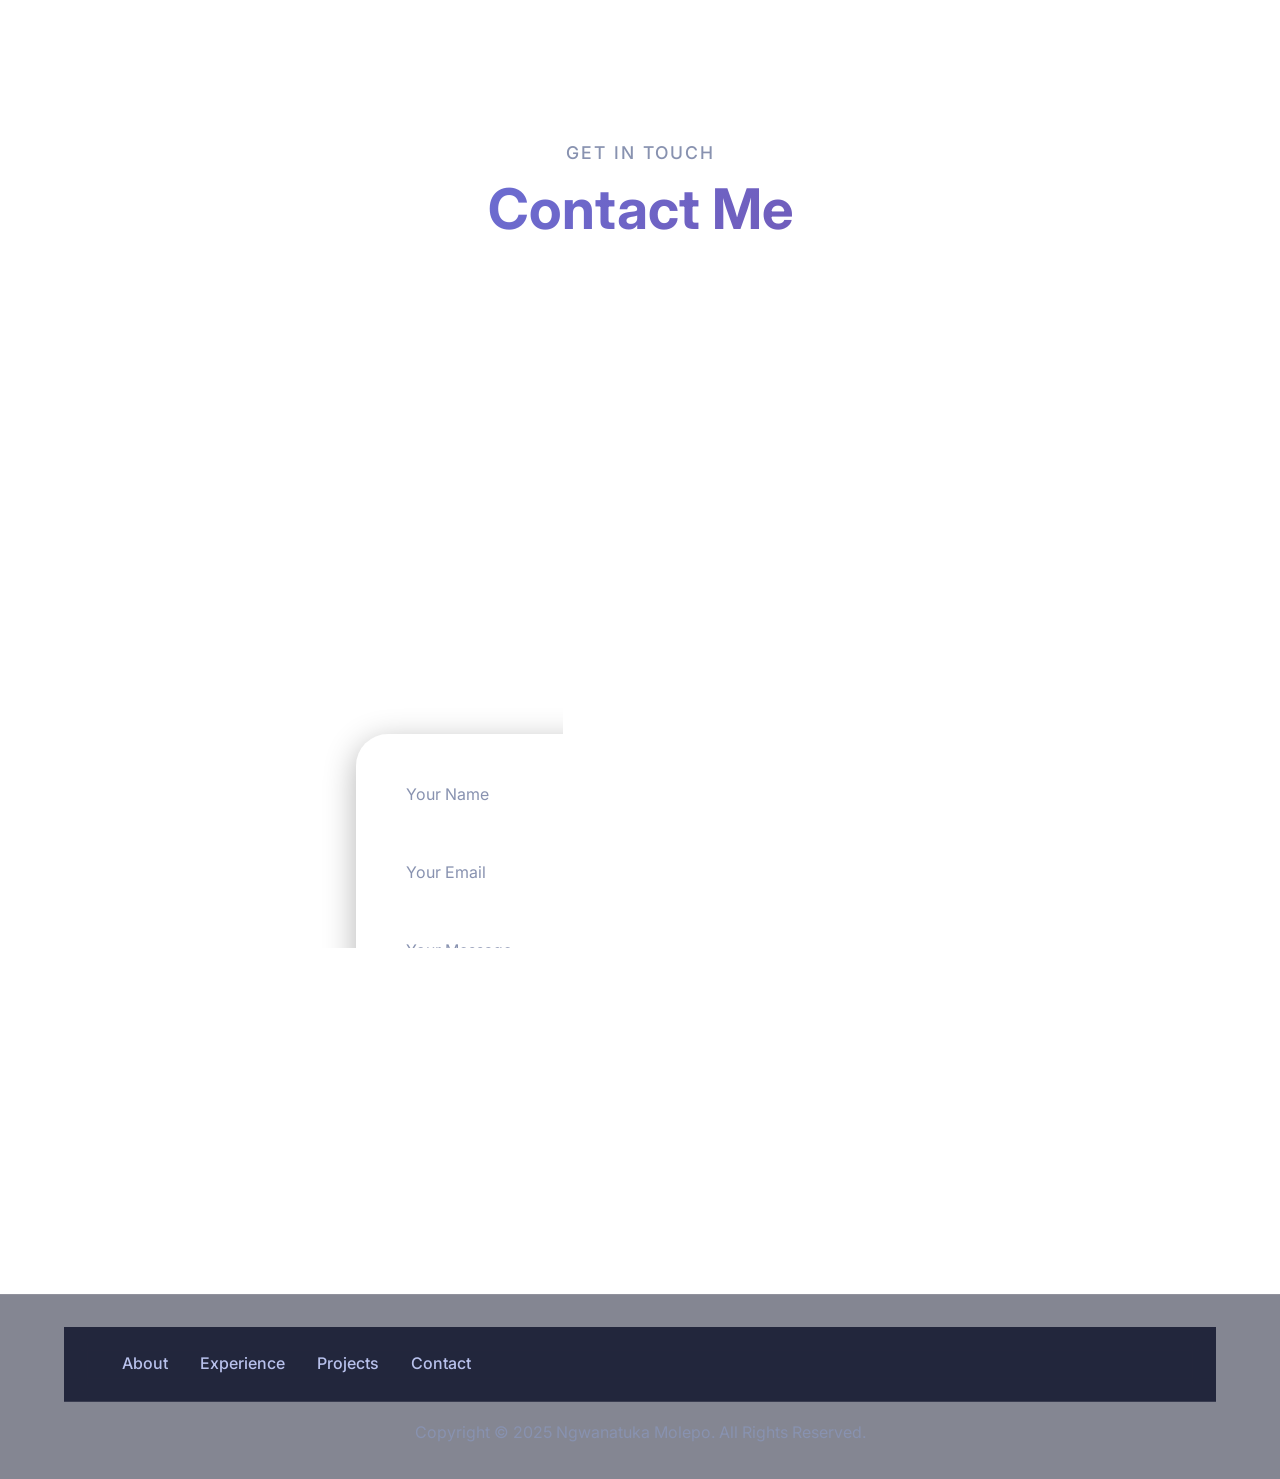
==== commit bc27b1ae: "feat: initialize git repository and update portfolio application files" ====
--- a/index.html
+++ b/index.html
@@ -100,7 +100,7 @@
           </p>
           <p>
             As a Recruitment Ambassador Volunteer at WeThinkCode_, I support the Digital Inclusion Program by
-            introducing students to programming through workshops and outreach events. My role focuses on promoting
+            introducing students to programming through workshops and outreach events like those at the University of Pretoria. My role focuses on promoting
             digital inclusion, engaging future learners, and inspiring youth to explore careers in software development.
           </p>
         </div>
@@ -131,7 +131,7 @@
   <!-- Certifications Section -->
   <section id="certifications">
     <p class="section__text__p1">My</p>
-    <h1 class="title">Certifications & Achievements</h1>
+    <h1 class="title">Experience & Education</h1>
     <div class="certifications-container">
       <div class="cert-card">
         <div class="cert-icon">🎓</div>
@@ -172,6 +172,18 @@
           <span class="skill-tag">Public Speaking</span>
         </div>
       </div>
+
+      <div class="cert-card">
+        <div class="cert-icon">🚗</div>
+        <h3>Bolt Driver</h3>
+        <p class="cert-year">2021 - 2022</p>
+        <p class="cert-description">Delivered high-quality customer service with consistent 5-star ratings.</p>
+        <div class="cert-skills">
+          <span class="skill-tag">Communication</span>
+          <span class="skill-tag">Problem-solving</span>
+          <span class="skill-tag">Time Management</span>
+        </div>
+      </div>
     </div>
     <img src="./assets/arrow.png" alt="Arrow icon" class="icon arrow" onclick="location.href='./#experience'" />
   </section>
@@ -258,6 +270,11 @@
                 <p>Intermediate</p>
               </div>
             </article>
+          </div>
+        </div>
+        <div class="details-container">
+          <h2 class="experience-sub-title">Databases</h2>
+          <div class="article-container">
             <article>
               <img src="./assets/checkmark.png" alt="Experience icon" class="icon" />
               <div>
@@ -286,6 +303,11 @@
                 <p>Intermediate</p>
               </div>
             </article>
+          </div>
+        </div>
+        <div class="details-container">
+          <h2 class="experience-sub-title">DevOps & Tools</h2>
+          <div class="article-container">
             <article>
               <img src="./assets/checkmark.png" alt="Experience icon" class="icon" />
               <div>
--- a/style.css
+++ b/style.css
@@ -704,6 +704,8 @@
   margin: 2rem auto;
   padding: 2rem;
   max-width: 800px;
+  width: 100%;
+  box-sizing: border-box;
   box-shadow: var(--shadow-lg);
 }
 
@@ -965,8 +967,10 @@
 /* CONTACT FORM */
 .contact-form-container {
   max-width: 600px;
+  width: 100%;
   margin: 3rem auto 0;
   padding: 0 1rem;
+  box-sizing: border-box;
 }
 
 .contact-form {
@@ -976,6 +980,8 @@
   border: 1px solid var(--glass-border);
   padding: 2rem;
   box-shadow: var(--shadow-lg);
+  box-sizing: border-box;
+  width: 100%;
 }
 
 .form-group {
--- a/mediaqueries.css
+++ b/mediaqueries.css
@@ -101,11 +101,13 @@
 
   #contact,
   footer {
-    height: 40vh;
+    height: auto;
+    min-height: 40vh;
   }
 
   #profile {
-    height: 83vh;
+    height: auto;
+    min-height: 83vh;
     margin-bottom: 0;
     padding-top: 3rem;
   }
@@ -127,17 +129,28 @@
     flex-wrap: wrap;
   }
 
+  .contact-info-upper-container {
+    padding: 1rem;
+    margin: 1rem 0;
+    gap: 1rem;
+  }
+
   .contact-info-container {
     margin: 0;
-    padding: 0.75rem 1rem;
+    padding: 0.75rem;
+    width: 100%;
+    flex-direction: column;
+    gap: 0.5rem;
   }
 
   .contact-info-container p {
     font-size: 0.85rem;
+    text-align: center;
   }
 
   .contact-info-container a {
     font-size: 0.85rem;
+    word-break: break-word;
   }
 
   .nav-links li a {
@@ -177,7 +190,7 @@
   }
 
   section {
-    padding: 2rem 3%;
+    padding: 2rem 1rem;
   }
 
   .details-container {
@@ -194,11 +207,26 @@
 
   .btn-container {
     gap: 1rem;
+    flex-direction: column;
   }
 
   .project-btn {
     padding: 0.6rem 1.2rem;
     font-size: 0.85rem;
+  }
+
+  /* Hamburger menu positioning */
+  #hamburger-nav {
+    padding: 1rem;
+  }
+
+  .hamburger-menu {
+    z-index: 1001;
+  }
+
+  .menu-links {
+    margin-top: 0.5rem;
+    min-width: 200px;
   }
 }
 
@@ -325,8 +353,19 @@
 
 /* Responsive styling for Contact Form */
 @media screen and (max-width: 600px) {
+  .contact-form-container {
+    padding: 0;
+    margin: 2rem 0 0;
+    width: 100%;
+  }
+
   .contact-form {
-    padding: 1.5rem;
+    padding: 1.5rem 1rem;
+    margin: 0;
+  }
+
+  .form-group {
+    margin-bottom: 1rem;
   }
 
   .form-group input,
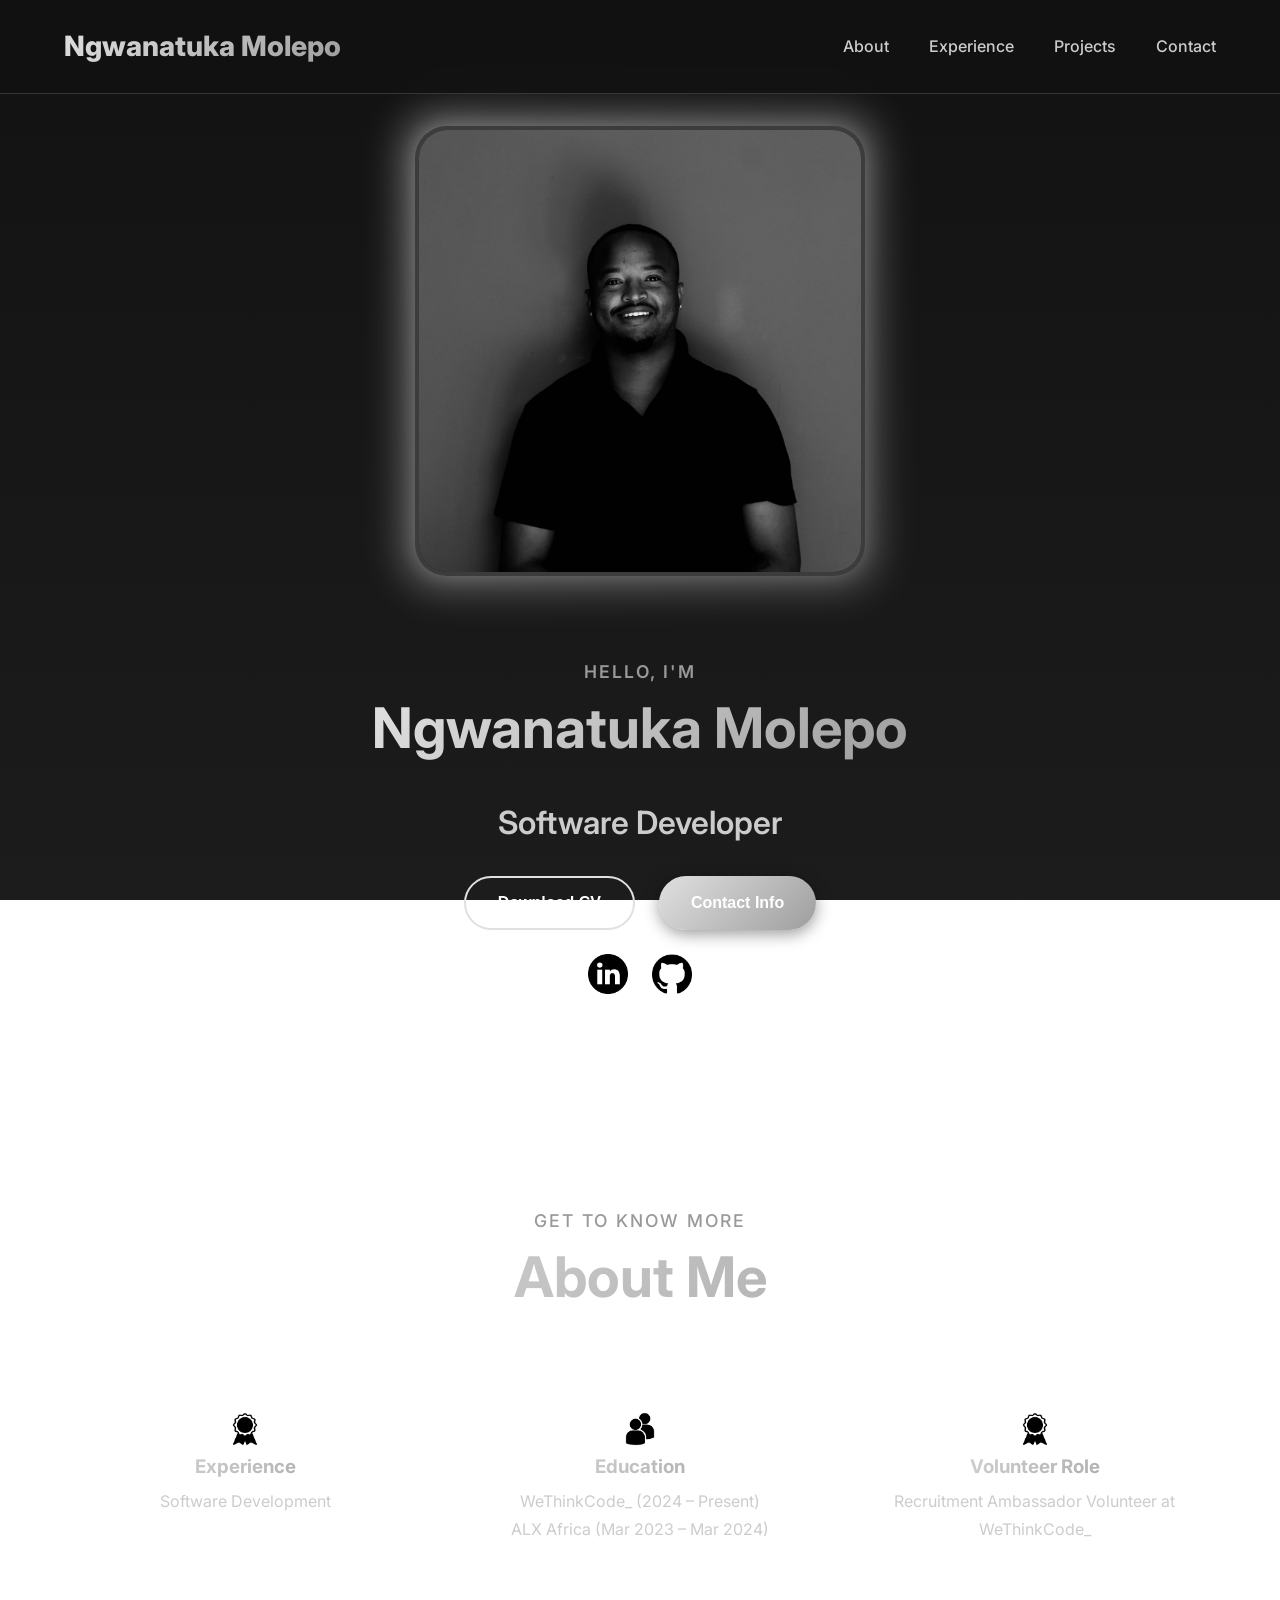
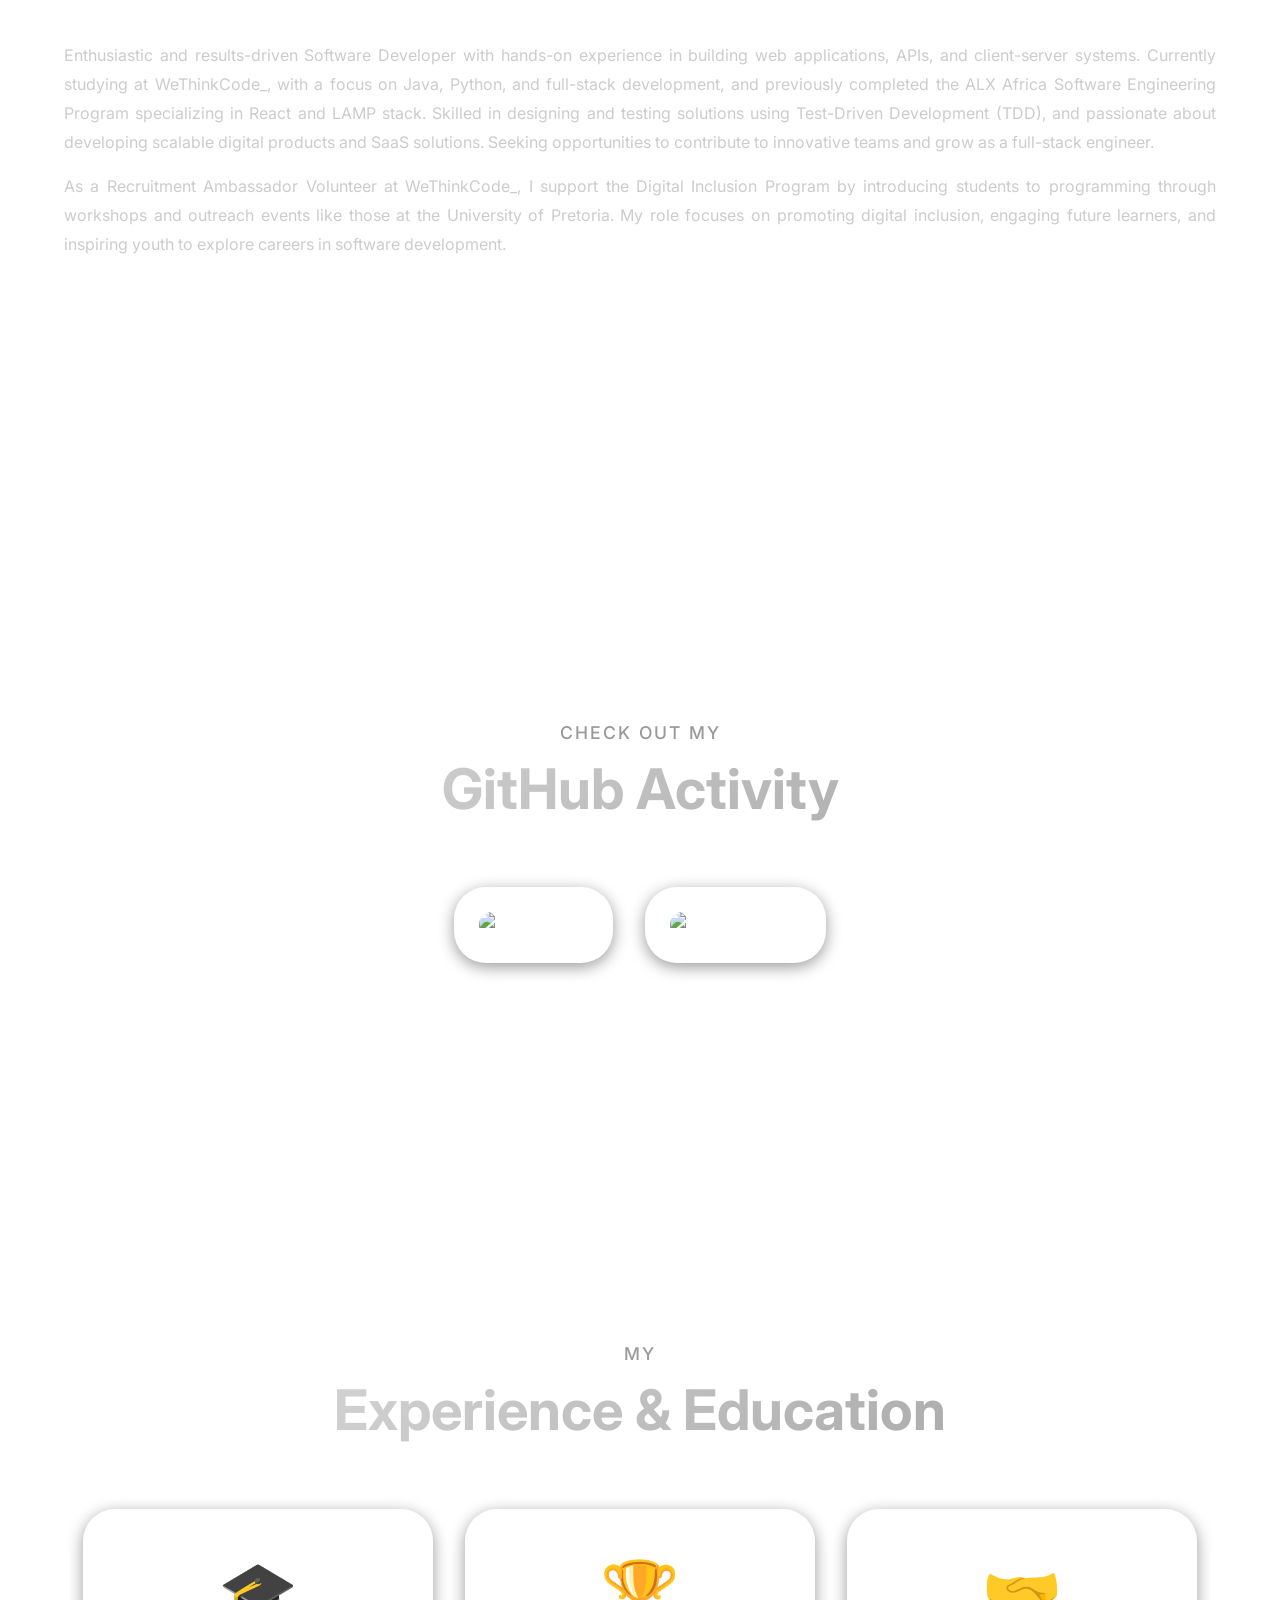
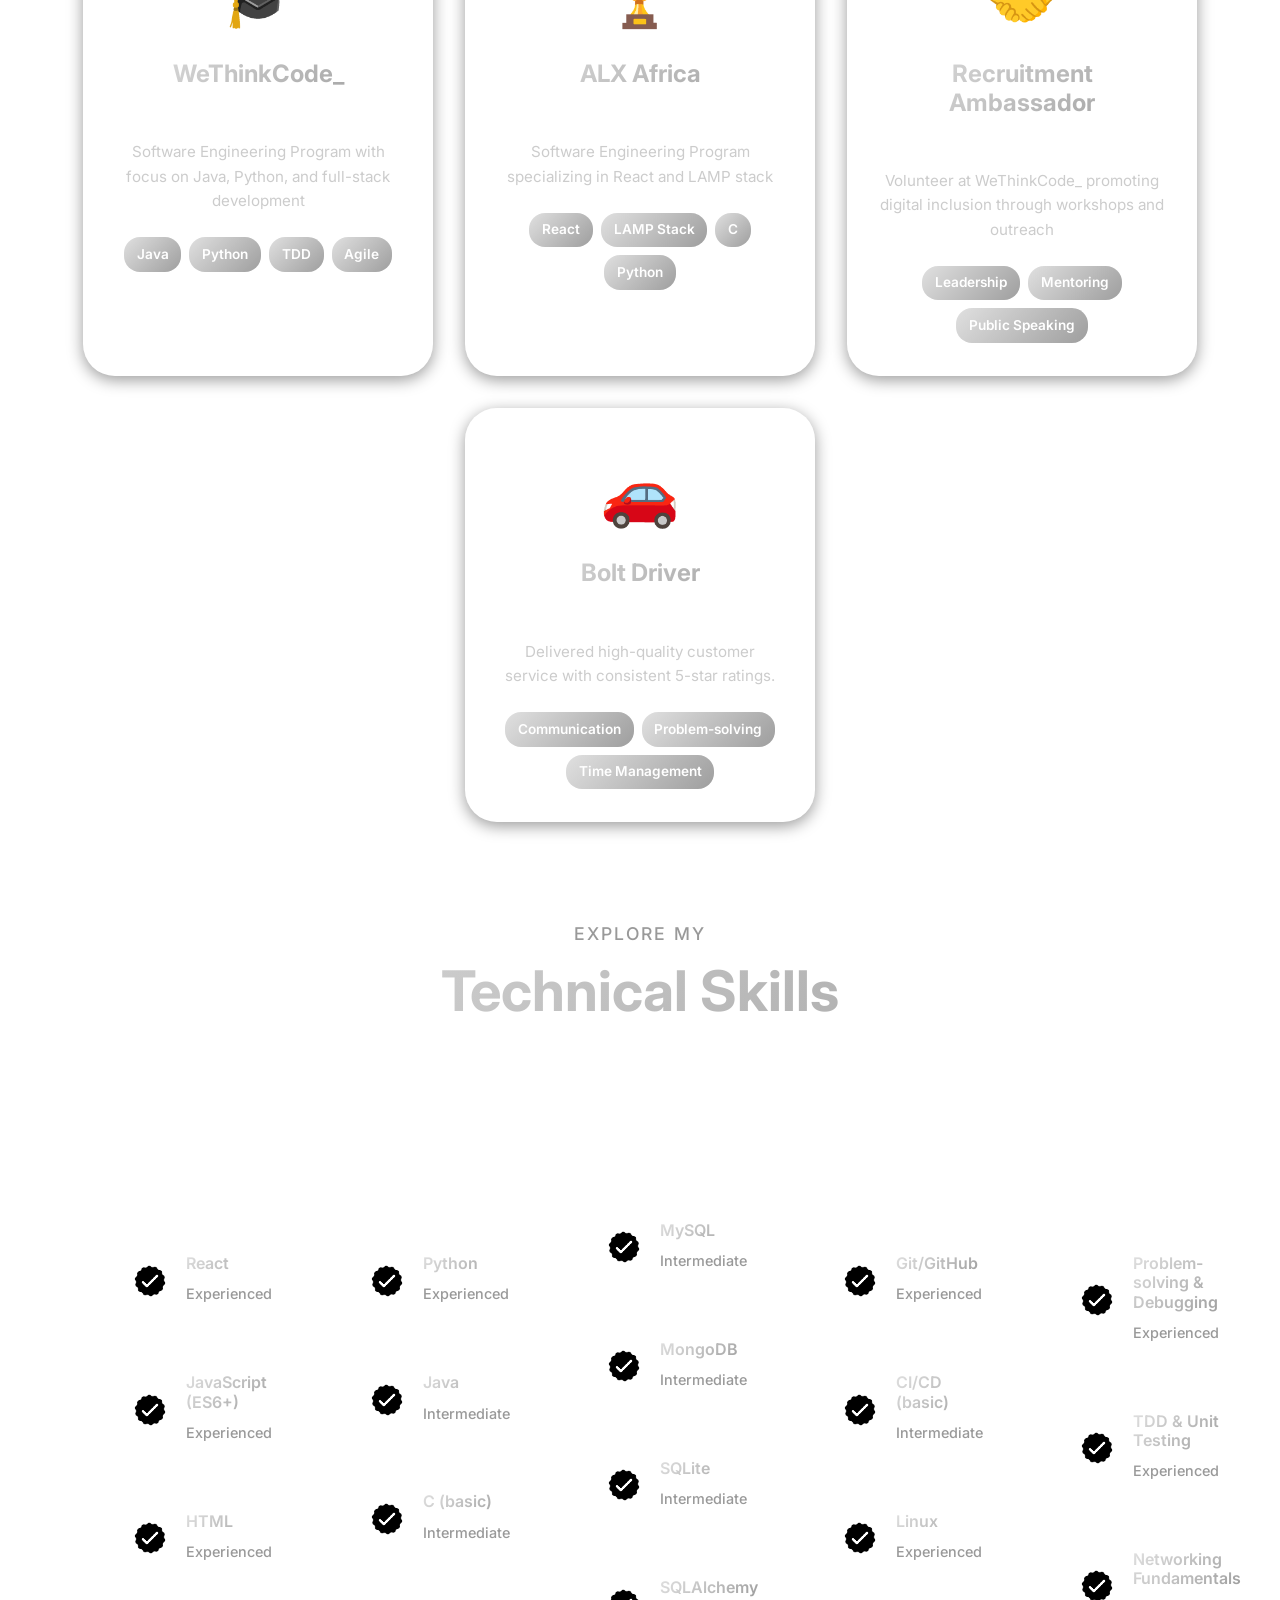
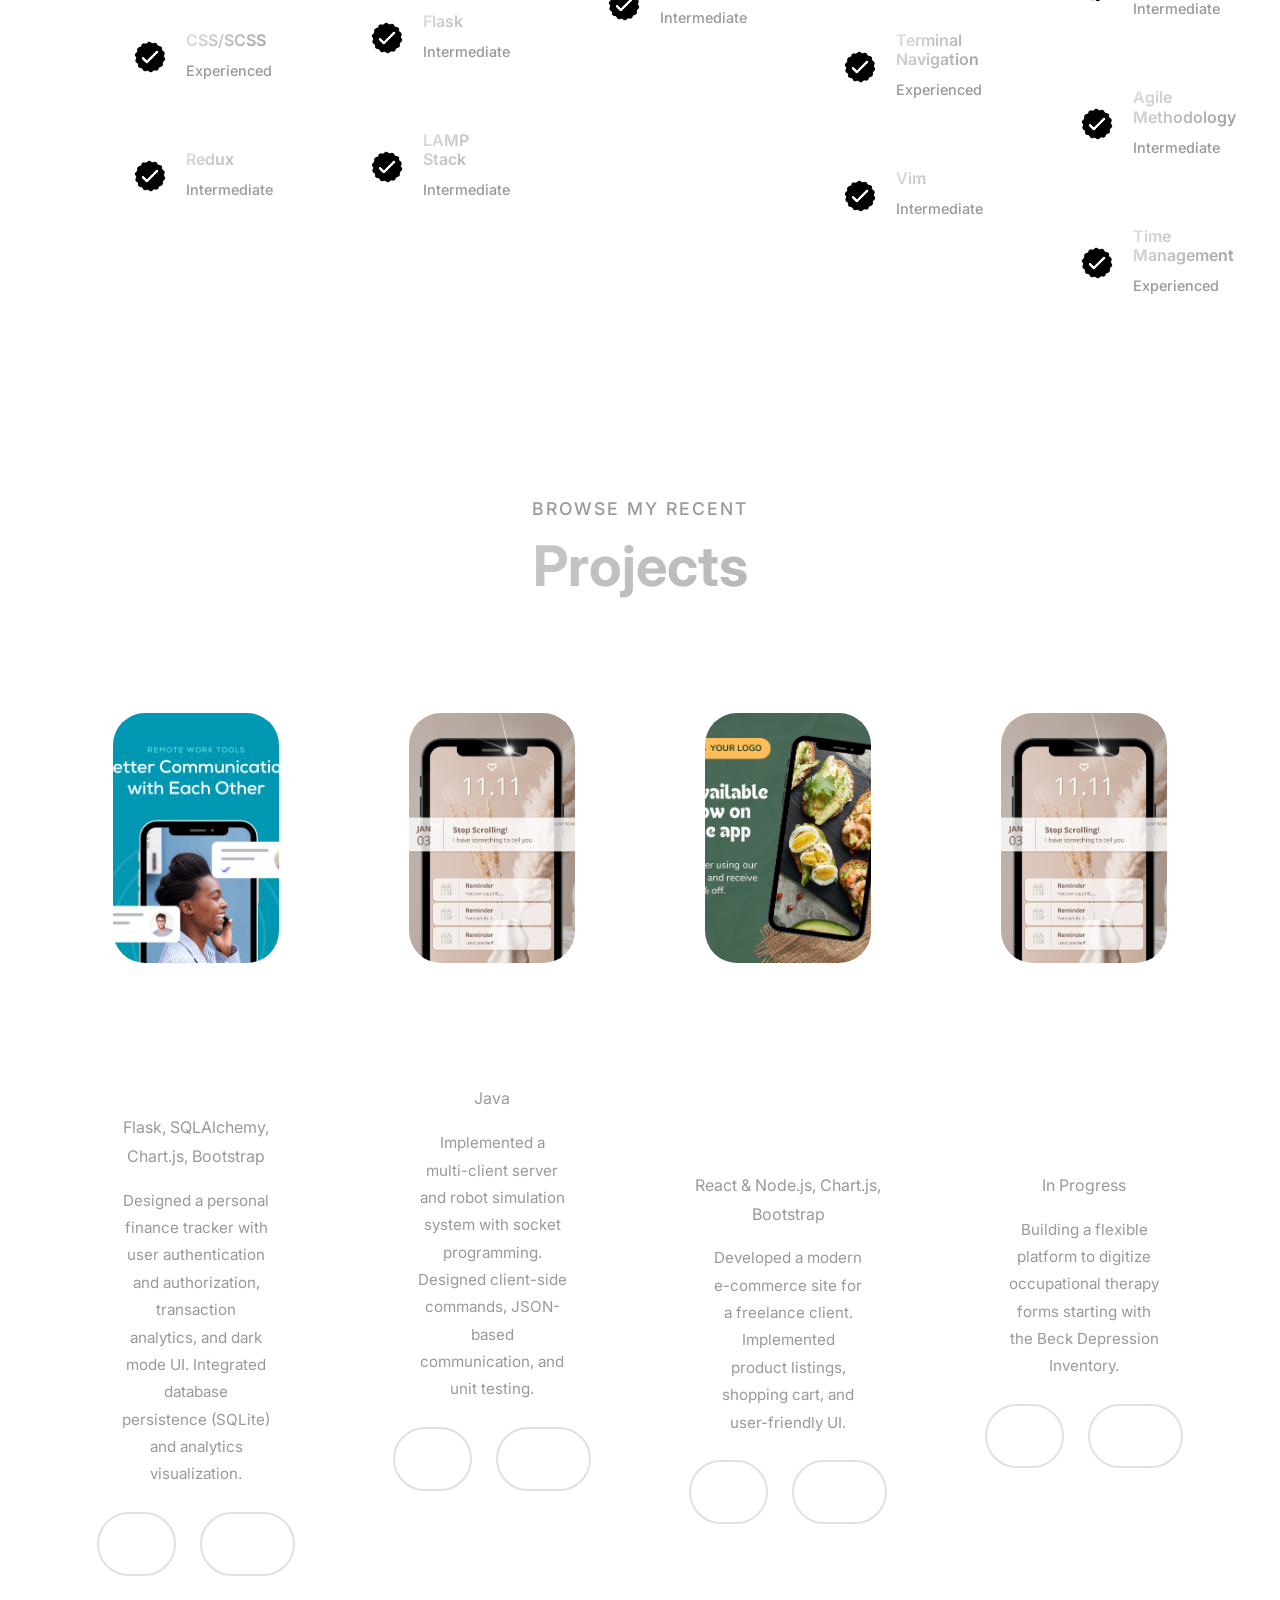
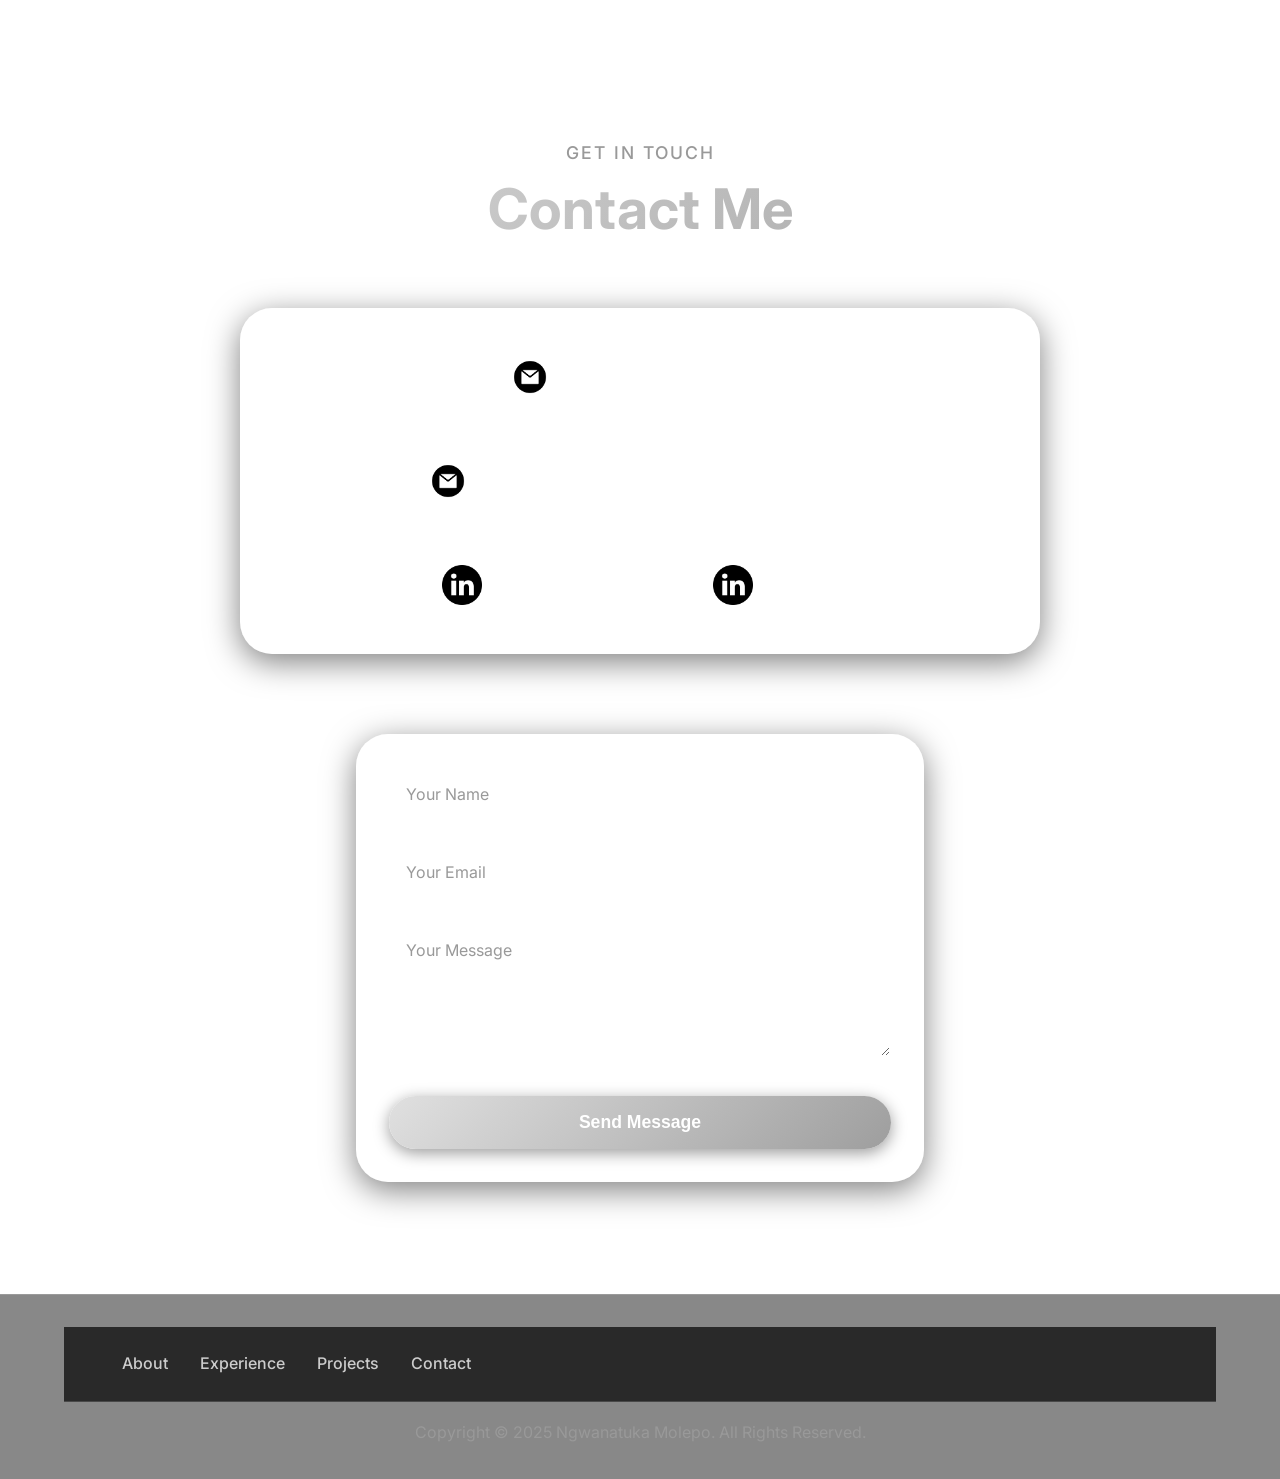
==== commit c56ef2e0: "refactor: update color palette to grey glassmorphism theme" ====
--- a/index.html
+++ b/index.html
@@ -116,12 +116,12 @@
     <div class="github-stats-container">
       <div class="stats-card">
         <img
-          src="https://github-readme-stats.vercel.app/api?username=Ngwanatuka&show_icons=true&theme=tokyonight&hide_border=true&bg_color=0a0e27&title_color=667eea&icon_color=764ba2&text_color=b8c1ec"
+          src="https://github-readme-stats.vercel.app/api?username=Ngwanatuka&show_icons=true&hide_border=true&bg_color=1a1a1a&title_color=ffffff&icon_color=cccccc&text_color=999999"
           alt="GitHub Stats" class="github-stat-img" />
       </div>
       <div class="stats-card">
         <img
-          src="https://github-readme-stats.vercel.app/api/top-langs/?username=Ngwanatuka&layout=compact&theme=tokyonight&hide_border=true&bg_color=0a0e27&title_color=667eea&text_color=b8c1ec"
+          src="https://github-readme-stats.vercel.app/api/top-langs/?username=Ngwanatuka&layout=compact&hide_border=true&bg_color=1a1a1a&title_color=ffffff&text_color=999999"
           alt="Top Languages" class="github-stat-img" />
       </div>
     </div>
--- a/style.css
+++ b/style.css
@@ -4,38 +4,38 @@
 
 /* CSS VARIABLES - DESIGN SYSTEM */
 :root {
-  /* Colors - Vibrant Dark Theme */
-  --bg-primary: #0a0e27;
-  --bg-secondary: #151932;
-  --bg-tertiary: #1e2442;
+  /* Colors - Grey Glassmorphism Theme */
+  --bg-primary: #121212;
+  --bg-secondary: #1a1a1a;
+  --bg-tertiary: #242424;
 
   /* Gradients */
-  --gradient-primary: linear-gradient(135deg, #667eea 0%, #764ba2 100%);
-  --gradient-secondary: linear-gradient(135deg, #f093fb 0%, #f5576c 100%);
-  --gradient-accent: linear-gradient(135deg, #4facfe 0%, #00f2fe 100%);
-  --gradient-bg: linear-gradient(180deg, #0a0e27 0%, #1a1f3a 100%);
+  --gradient-primary: linear-gradient(135deg, #e0e0e0 0%, #9e9e9e 100%);
+  --gradient-secondary: linear-gradient(135deg, #d4d4d4 0%, #8c8c8c 100%);
+  --gradient-accent: linear-gradient(135deg, #ffffff 0%, #a3a3a3 100%);
+  --gradient-bg: linear-gradient(180deg, #121212 0%, #1c1c1c 100%);
 
   /* Text Colors */
   --text-primary: #ffffff;
-  --text-secondary: #b8c1ec;
-  --text-muted: #8892b0;
+  --text-secondary: #cccccc;
+  --text-muted: #999999;
 
   /* Accent Colors */
-  --accent-primary: #667eea;
-  --accent-secondary: #764ba2;
-  --accent-cyan: #00f2fe;
-  --accent-pink: #f5576c;
+  --accent-primary: #e0e0e0;
+  --accent-secondary: #9e9e9e;
+  --accent-cyan: #ffffff;
+  --accent-pink: #d4d4d4;
 
   /* Glassmorphism */
   --glass-bg: rgba(255, 255, 255, 0.05);
-  --glass-border: rgba(255, 255, 255, 0.1);
-  --glass-shadow: 0 8px 32px 0 rgba(31, 38, 135, 0.37);
+  --glass-border: rgba(255, 255, 255, 0.15);
+  --glass-shadow: 0 8px 32px 0 rgba(0, 0, 0, 0.5);
 
   /* Shadows */
-  --shadow-sm: 0 2px 8px rgba(0, 0, 0, 0.1);
-  --shadow-md: 0 4px 16px rgba(0, 0, 0, 0.2);
-  --shadow-lg: 0 8px 32px rgba(0, 0, 0, 0.3);
-  --shadow-glow: 0 0 20px rgba(102, 126, 234, 0.3);
+  --shadow-sm: 0 2px 8px rgba(0, 0, 0, 0.3);
+  --shadow-md: 0 4px 16px rgba(0, 0, 0, 0.4);
+  --shadow-lg: 0 8px 32px rgba(0, 0, 0, 0.5);
+  --shadow-glow: 0 0 20px rgba(255, 255, 255, 0.15);
 
   /* Spacing */
   --spacing-xs: 0.5rem;
@@ -137,14 +137,14 @@
   position: sticky;
   top: 0;
   z-index: 1000;
-  background: rgba(10, 14, 39, 0.8);
+  background: rgba(18, 18, 18, 0.8);
   backdrop-filter: blur(10px);
   border-bottom: 1px solid var(--glass-border);
   transition: all var(--transition-base);
 }
 
 nav.scrolled {
-  background: rgba(10, 14, 39, 0.95);
+  background: rgba(18, 18, 18, 0.95);
   box-shadow: var(--shadow-lg);
 }
 
@@ -227,7 +227,7 @@
   position: absolute;
   top: 100%;
   right: 0;
-  background: rgba(21, 25, 50, 0.95);
+  background: rgba(26, 26, 26, 0.95);
   backdrop-filter: blur(10px);
   border: 1px solid var(--glass-border);
   border-radius: var(--radius-md);
@@ -378,7 +378,7 @@
 
 .section__pic-container img:hover {
   transform: scale(1.05);
-  box-shadow: 0 0 40px rgba(102, 126, 234, 0.5);
+  box-shadow: 0 0 40px rgba(255, 255, 255, 0.2);
 }
 
 .section__text {
@@ -752,7 +752,7 @@
   padding: 2rem 5%;
   margin-top: var(--spacing-lg);
   border-top: 1px solid var(--glass-border);
-  background: rgba(10, 14, 39, 0.5);
+  background: rgba(18, 18, 18, 0.5);
 }
 
 footer p {
@@ -860,7 +860,7 @@
 .cert-icon {
   font-size: 4rem;
   margin-bottom: 1rem;
-  filter: drop-shadow(0 0 10px rgba(102, 126, 234, 0.5));
+  filter: drop-shadow(0 0 10px rgba(255, 255, 255, 0.2));
 }
 
 .cert-card h3 {
@@ -907,7 +907,7 @@
 
 .skill-tag:hover {
   transform: scale(1.1);
-  box-shadow: 0 0 15px rgba(102, 126, 234, 0.5);
+  box-shadow: 0 0 15px rgba(255, 255, 255, 0.2);
 }
 
 /* ANIMATED STATISTICS SECTION */
@@ -945,7 +945,7 @@
 .stat-icon {
   font-size: 3rem;
   margin-bottom: 1rem;
-  filter: drop-shadow(0 0 10px rgba(102, 126, 234, 0.5));
+  filter: drop-shadow(0 0 10px rgba(255, 255, 255, 0.2));
 }
 
 .stat-number {
@@ -1006,7 +1006,7 @@
   outline: none;
   border-color: var(--accent-primary);
   background: rgba(255, 255, 255, 0.08);
-  box-shadow: 0 0 15px rgba(102, 126, 234, 0.3);
+  box-shadow: 0 0 15px rgba(255, 255, 255, 0.2);
 }
 
 .form-group input::placeholder,
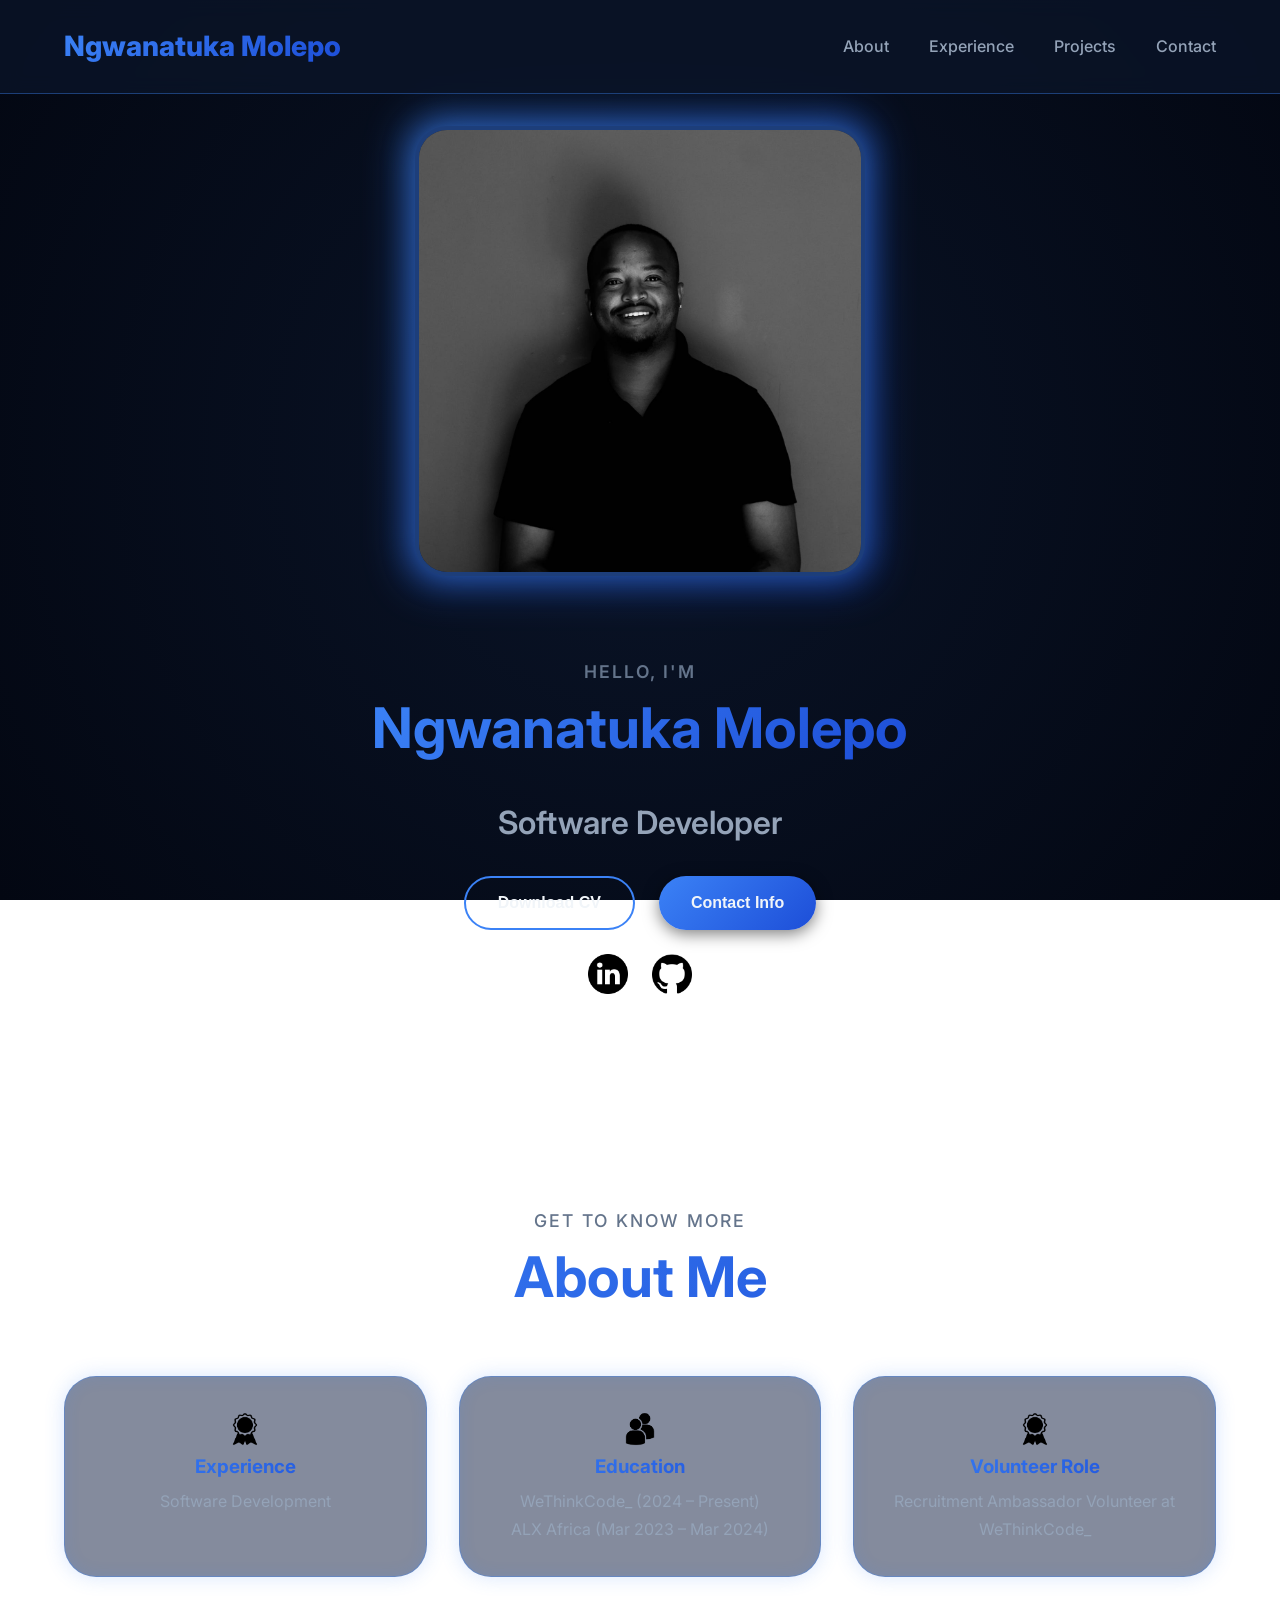
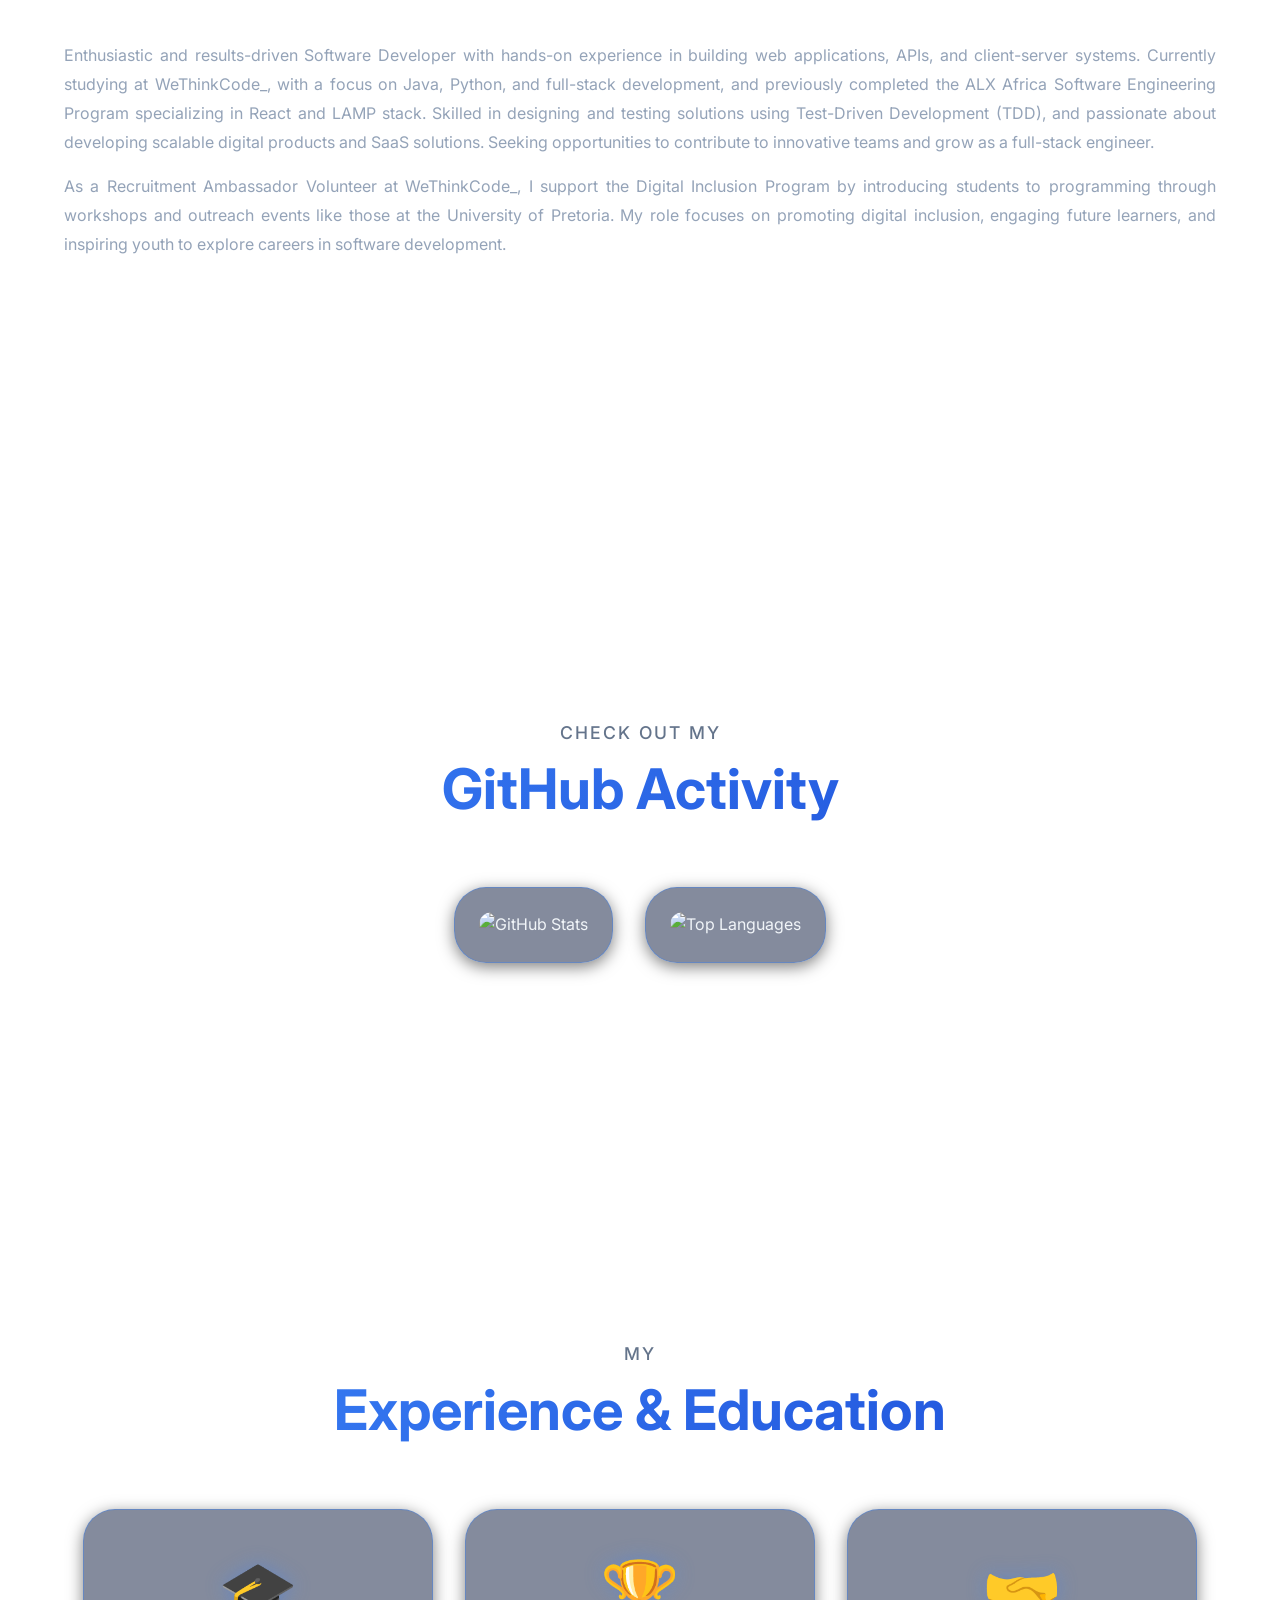
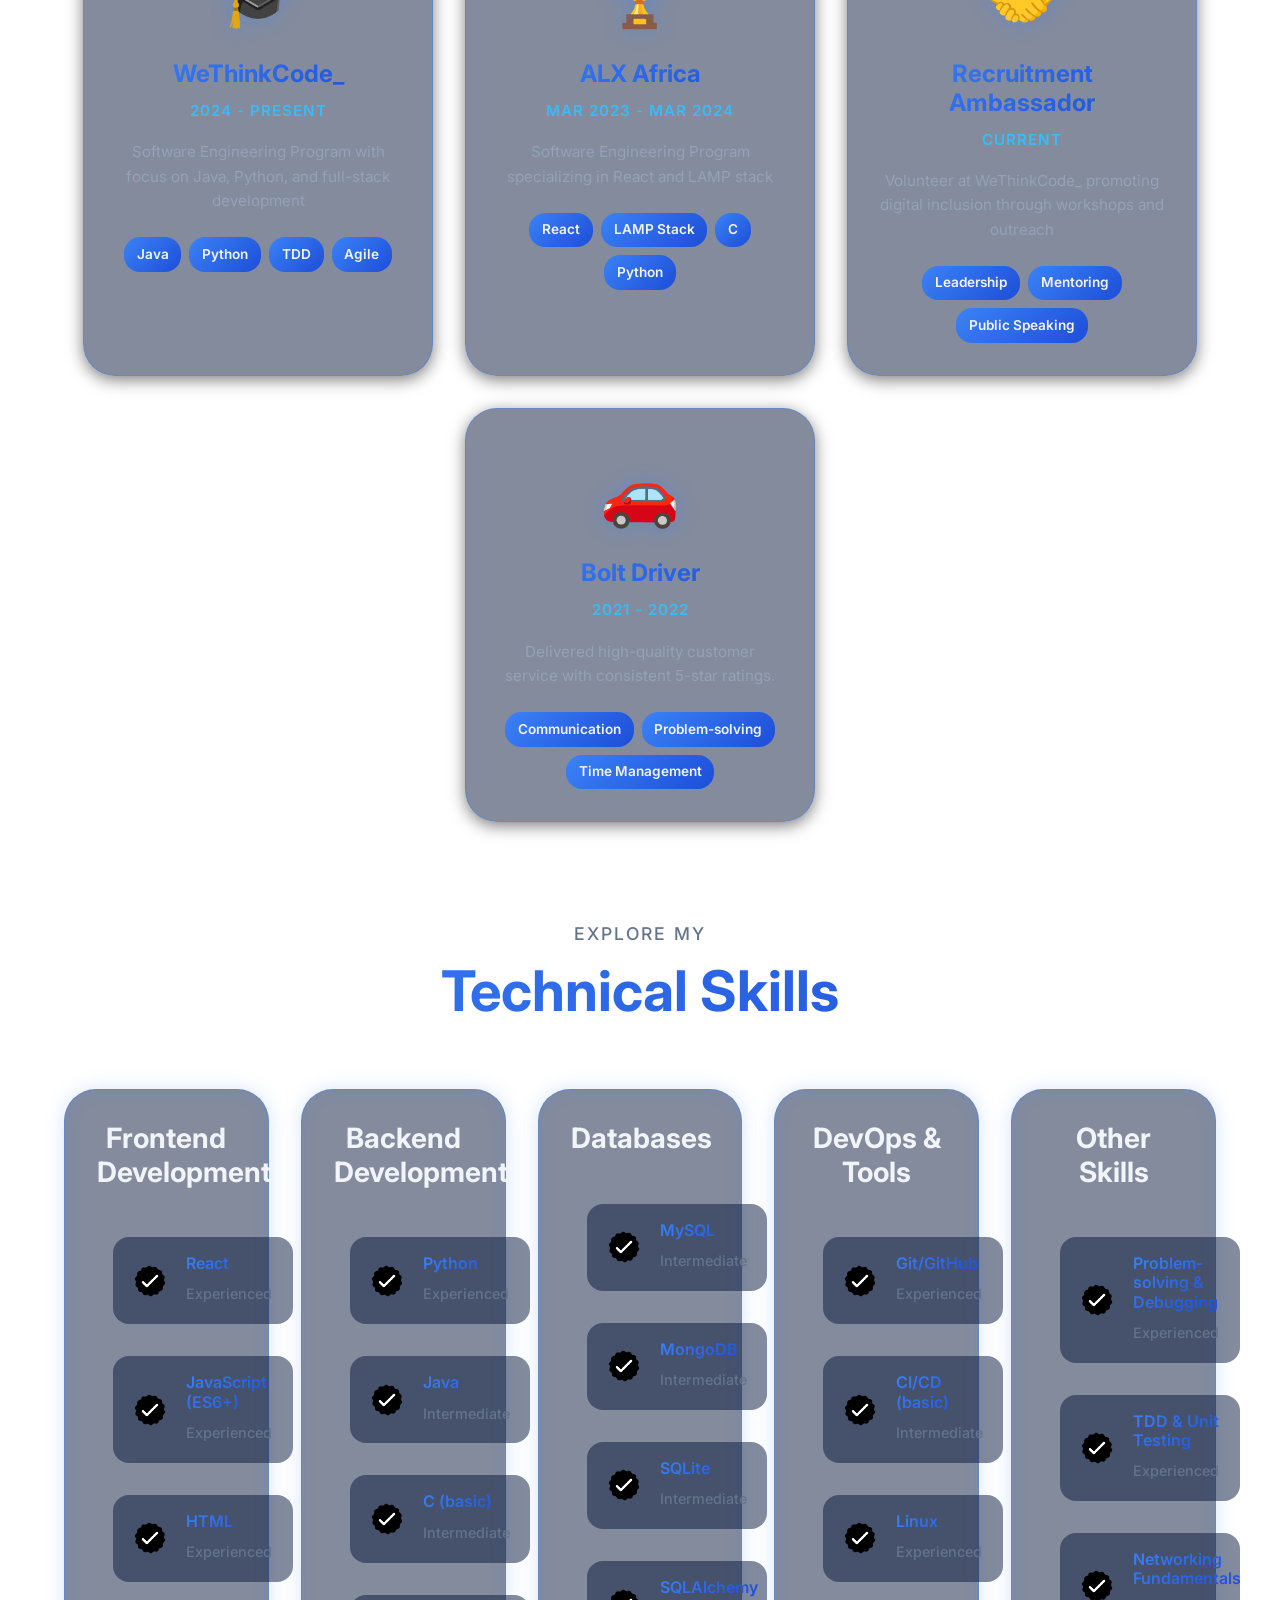
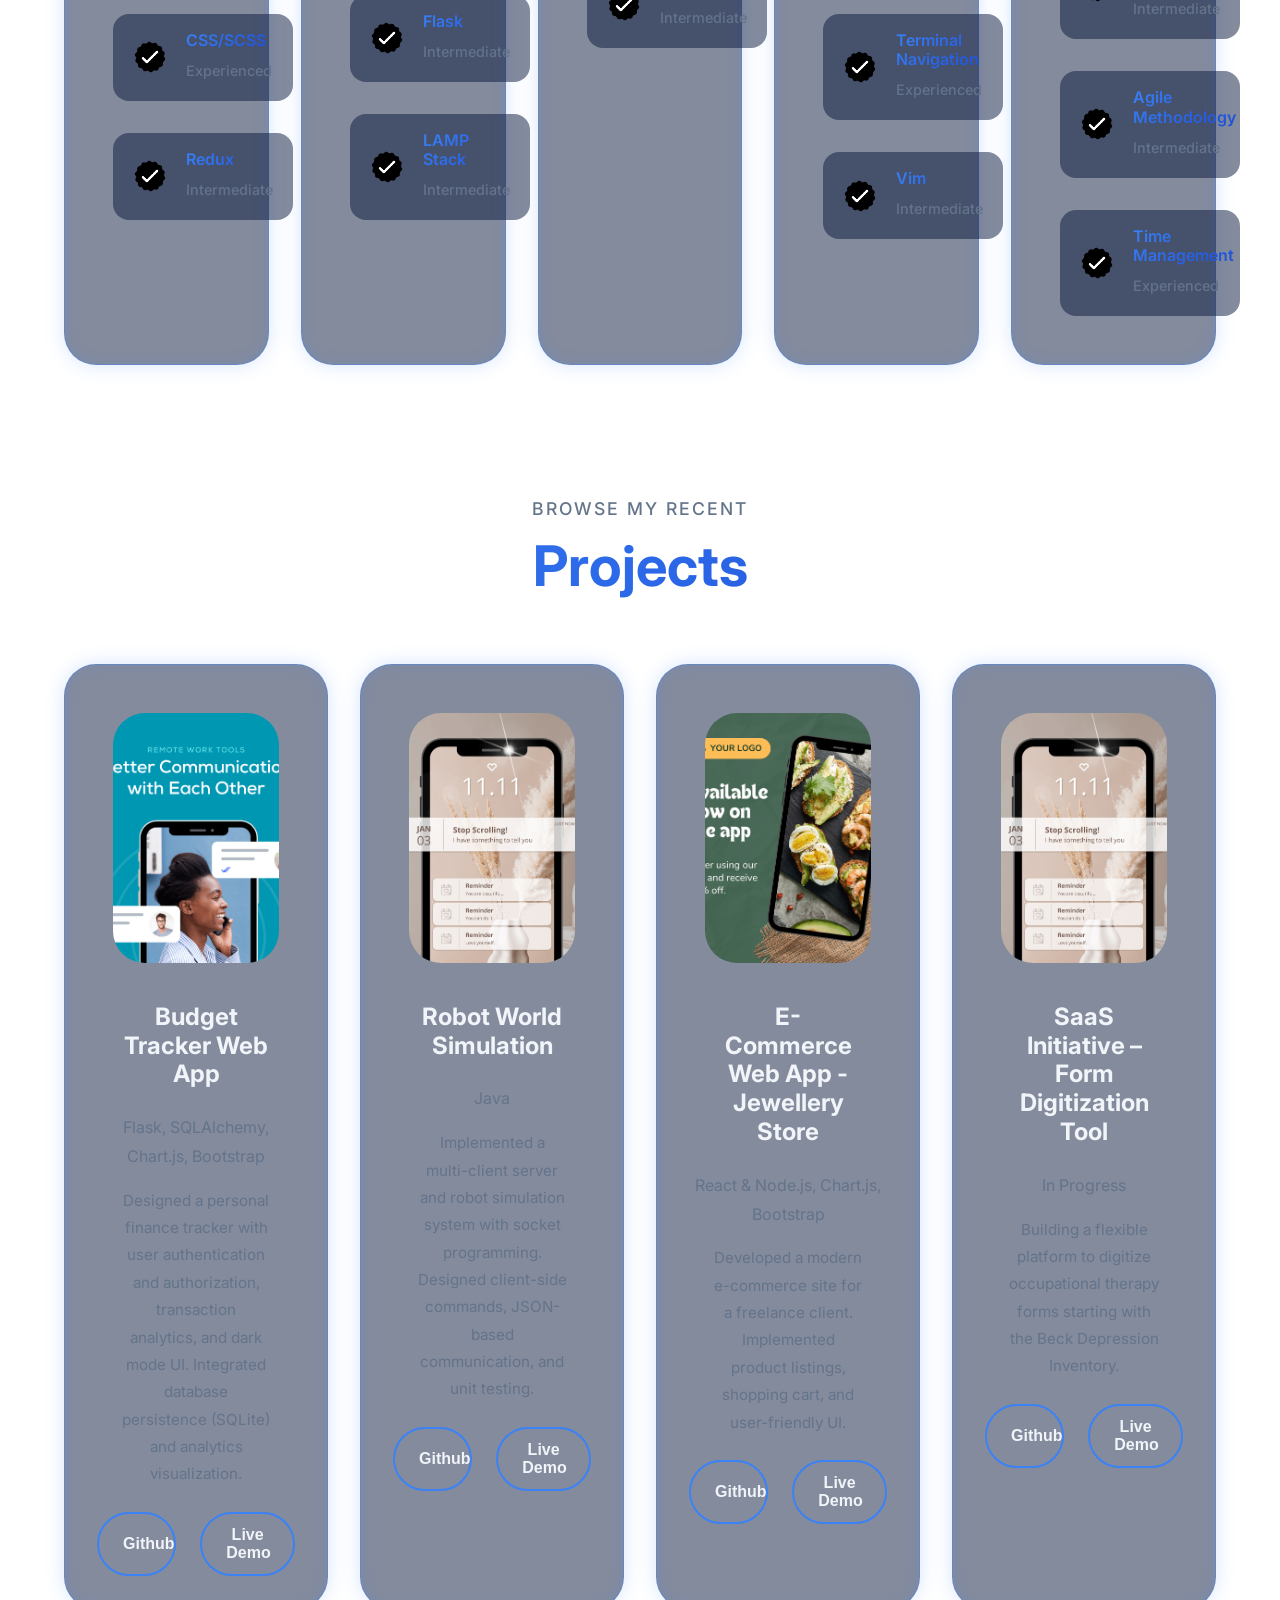
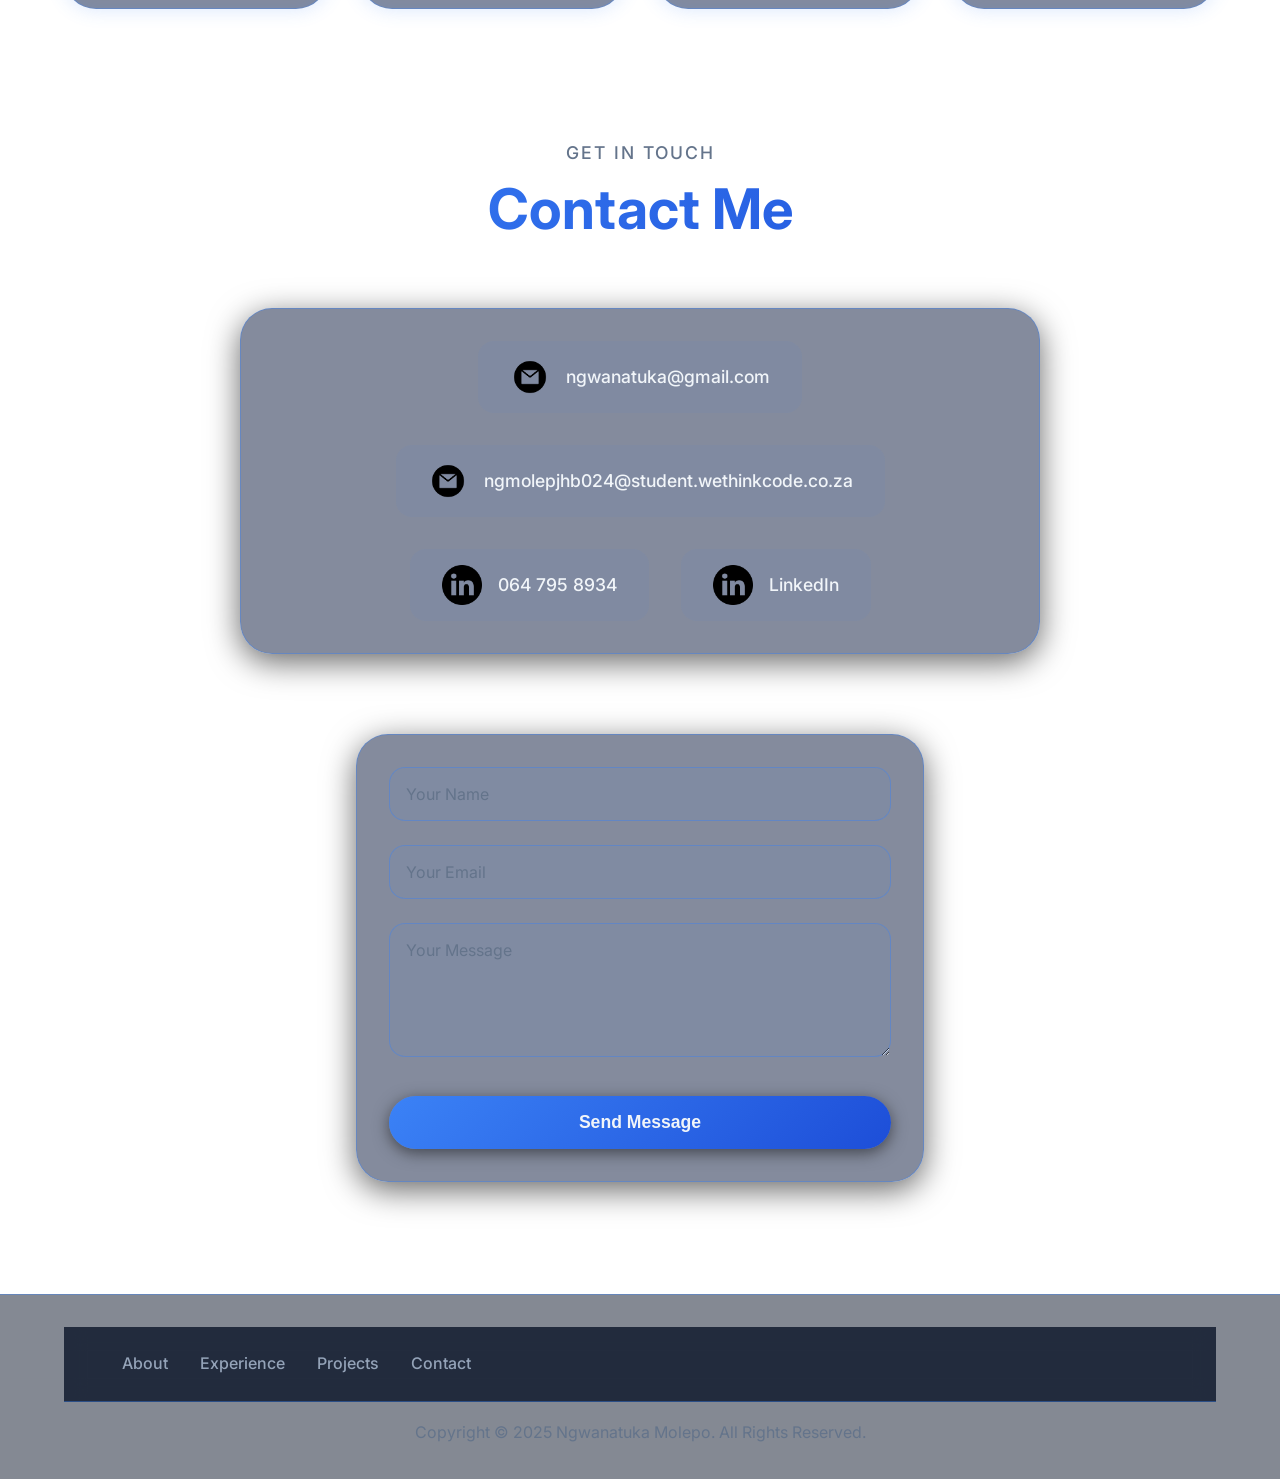
==== commit b4ab0692: "feat: update color scheme to neon blue glow theme and update GitHub stats widget colors" ====
--- a/index.html
+++ b/index.html
@@ -116,12 +116,12 @@
     <div class="github-stats-container">
       <div class="stats-card">
         <img
-          src="https://github-readme-stats.vercel.app/api?username=Ngwanatuka&show_icons=true&hide_border=true&bg_color=1a1a1a&title_color=ffffff&icon_color=cccccc&text_color=999999"
+          src="https://github-readme-stats.vercel.app/api?username=Ngwanatuka&show_icons=true&hide_border=true&bg_color=0c1831&title_color=60a5fa&icon_color=3b82f6&text_color=94a3b8"
           alt="GitHub Stats" class="github-stat-img" />
       </div>
       <div class="stats-card">
         <img
-          src="https://github-readme-stats.vercel.app/api/top-langs/?username=Ngwanatuka&layout=compact&hide_border=true&bg_color=1a1a1a&title_color=ffffff&text_color=999999"
+          src="https://github-readme-stats.vercel.app/api/top-langs/?username=Ngwanatuka&layout=compact&hide_border=true&bg_color=0c1831&title_color=60a5fa&text_color=94a3b8"
           alt="Top Languages" class="github-stat-img" />
       </div>
     </div>
--- a/style.css
+++ b/style.css
@@ -4,38 +4,38 @@
 
 /* CSS VARIABLES - DESIGN SYSTEM */
 :root {
-  /* Colors - Grey Glassmorphism Theme */
-  --bg-primary: #121212;
-  --bg-secondary: #1a1a1a;
-  --bg-tertiary: #242424;
+  /* Colors - Neon Blue Glow Theme */
+  --bg-primary: #050a15;
+  --bg-secondary: #0a1128;
+  --bg-tertiary: #0f172a;
 
   /* Gradients */
-  --gradient-primary: linear-gradient(135deg, #e0e0e0 0%, #9e9e9e 100%);
-  --gradient-secondary: linear-gradient(135deg, #d4d4d4 0%, #8c8c8c 100%);
-  --gradient-accent: linear-gradient(135deg, #ffffff 0%, #a3a3a3 100%);
-  --gradient-bg: linear-gradient(180deg, #121212 0%, #1c1c1c 100%);
+  --gradient-primary: linear-gradient(135deg, #3b82f6 0%, #1d4ed8 100%);
+  --gradient-secondary: linear-gradient(135deg, #60a5fa 0%, #2563eb 100%);
+  --gradient-accent: linear-gradient(135deg, #93c5fd 0%, #3b82f6 100%);
+  --gradient-bg: radial-gradient(circle at center, #0a1428 0%, #030712 100%);
 
   /* Text Colors */
-  --text-primary: #ffffff;
-  --text-secondary: #cccccc;
-  --text-muted: #999999;
+  --text-primary: #f1f5f9;
+  --text-secondary: #94a3b8;
+  --text-muted: #64748b;
 
   /* Accent Colors */
-  --accent-primary: #e0e0e0;
-  --accent-secondary: #9e9e9e;
-  --accent-cyan: #ffffff;
-  --accent-pink: #d4d4d4;
-
-  /* Glassmorphism */
-  --glass-bg: rgba(255, 255, 255, 0.05);
-  --glass-border: rgba(255, 255, 255, 0.15);
-  --glass-shadow: 0 8px 32px 0 rgba(0, 0, 0, 0.5);
+  --accent-primary: #3b82f6;
+  --accent-secondary: #1d4ed8;
+  --accent-cyan: #38bdf8;
+  --accent-pink: #818cf8;
+
+  /* Neon Glow & Glassmorphism */
+  --glass-bg: rgba(10, 25, 60, 0.5);
+  --glass-border: rgba(59, 130, 246, 0.4);
+  --glass-shadow: 0 0 20px rgba(59, 130, 246, 0.2), inset 0 0 15px rgba(59, 130, 246, 0.15);
 
   /* Shadows */
-  --shadow-sm: 0 2px 8px rgba(0, 0, 0, 0.3);
-  --shadow-md: 0 4px 16px rgba(0, 0, 0, 0.4);
-  --shadow-lg: 0 8px 32px rgba(0, 0, 0, 0.5);
-  --shadow-glow: 0 0 20px rgba(255, 255, 255, 0.15);
+  --shadow-sm: 0 2px 8px rgba(0, 0, 0, 0.4);
+  --shadow-md: 0 4px 16px rgba(0, 0, 0, 0.5);
+  --shadow-lg: 0 8px 32px rgba(0, 0, 0, 0.6);
+  --shadow-glow: 0 0 30px rgba(59, 130, 246, 0.5), inset 0 0 20px rgba(59, 130, 246, 0.3);
 
   /* Spacing */
   --spacing-xs: 0.5rem;
@@ -137,14 +137,14 @@
   position: sticky;
   top: 0;
   z-index: 1000;
-  background: rgba(18, 18, 18, 0.8);
+  background: rgba(10, 20, 40, 0.8);
   backdrop-filter: blur(10px);
   border-bottom: 1px solid var(--glass-border);
   transition: all var(--transition-base);
 }
 
 nav.scrolled {
-  background: rgba(18, 18, 18, 0.95);
+  background: rgba(10, 20, 40, 0.95);
   box-shadow: var(--shadow-lg);
 }
 
@@ -227,7 +227,7 @@
   position: absolute;
   top: 100%;
   right: 0;
-  background: rgba(26, 26, 26, 0.95);
+  background: rgba(15, 30, 60, 0.95);
   backdrop-filter: blur(10px);
   border: 1px solid var(--glass-border);
   border-radius: var(--radius-md);
@@ -378,7 +378,7 @@
 
 .section__pic-container img:hover {
   transform: scale(1.05);
-  box-shadow: 0 0 40px rgba(255, 255, 255, 0.2);
+  box-shadow: 0 0 40px rgba(59, 130, 246, 0.4);
 }
 
 .section__text {
@@ -524,6 +524,7 @@
   backdrop-filter: blur(10px);
   border-radius: var(--radius-lg);
   border: 1px solid var(--glass-border);
+  box-shadow: var(--glass-shadow);
   text-align: center;
   transition: all var(--transition-base);
   min-width: 200px;
@@ -531,7 +532,7 @@
 
 .details-container:hover {
   transform: translateY(-10px);
-  background: rgba(255, 255, 255, 0.08);
+  background: rgba(59, 130, 246, 0.1);
   box-shadow: var(--shadow-glow);
   border-color: var(--accent-primary);
 }
@@ -608,7 +609,7 @@
 }
 
 article:hover {
-  background: rgba(255, 255, 255, 0.08);
+  background: rgba(59, 130, 246, 0.1);
   border-color: var(--accent-primary);
   transform: translateY(-5px);
 }
@@ -639,6 +640,7 @@
   background: var(--glass-bg);
   backdrop-filter: blur(10px);
   border: 1px solid var(--glass-border);
+  box-shadow: var(--glass-shadow);
   transition: all var(--transition-base);
 }
 
@@ -715,13 +717,13 @@
   justify-content: center;
   gap: 1rem;
   padding: 1rem 2rem;
-  background: rgba(255, 255, 255, 0.03);
+  background: rgba(59, 130, 246, 0.05);
   border-radius: var(--radius-md);
   transition: all var(--transition-base);
 }
 
 .contact-info-container:hover {
-  background: rgba(255, 255, 255, 0.08);
+  background: rgba(59, 130, 246, 0.1);
   transform: translateY(-5px);
 }
 
@@ -752,7 +754,7 @@
   padding: 2rem 5%;
   margin-top: var(--spacing-lg);
   border-top: 1px solid var(--glass-border);
-  background: rgba(18, 18, 18, 0.5);
+  background: rgba(10, 20, 40, 0.5);
 }
 
 footer p {
@@ -854,13 +856,13 @@
   transform: translateY(-15px);
   box-shadow: var(--shadow-glow);
   border-color: var(--accent-primary);
-  background: rgba(255, 255, 255, 0.08);
+  background: rgba(59, 130, 246, 0.1);
 }
 
 .cert-icon {
   font-size: 4rem;
   margin-bottom: 1rem;
-  filter: drop-shadow(0 0 10px rgba(255, 255, 255, 0.2));
+  filter: drop-shadow(0 0 10px rgba(59, 130, 246, 0.4));
 }
 
 .cert-card h3 {
@@ -907,7 +909,7 @@
 
 .skill-tag:hover {
   transform: scale(1.1);
-  box-shadow: 0 0 15px rgba(255, 255, 255, 0.2);
+  box-shadow: 0 0 15px rgba(59, 130, 246, 0.4);
 }
 
 /* ANIMATED STATISTICS SECTION */
@@ -939,13 +941,13 @@
   transform: translateY(-10px);
   box-shadow: var(--shadow-glow);
   border-color: var(--accent-primary);
-  background: rgba(255, 255, 255, 0.08);
+  background: rgba(59, 130, 246, 0.1);
 }
 
 .stat-icon {
   font-size: 3rem;
   margin-bottom: 1rem;
-  filter: drop-shadow(0 0 10px rgba(255, 255, 255, 0.2));
+  filter: drop-shadow(0 0 10px rgba(59, 130, 246, 0.4));
 }
 
 .stat-number {
@@ -992,7 +994,7 @@
 .form-group textarea {
   width: 100%;
   padding: 1rem;
-  background: rgba(255, 255, 255, 0.05);
+  background: rgba(59, 130, 246, 0.05);
   border: 1px solid var(--glass-border);
   border-radius: var(--radius-md);
   color: var(--text-primary);
@@ -1005,8 +1007,8 @@
 .form-group textarea:focus {
   outline: none;
   border-color: var(--accent-primary);
-  background: rgba(255, 255, 255, 0.08);
-  box-shadow: 0 0 15px rgba(255, 255, 255, 0.2);
+  background: rgba(59, 130, 246, 0.1);
+  box-shadow: 0 0 15px rgba(59, 130, 246, 0.4);
 }
 
 .form-group input::placeholder,
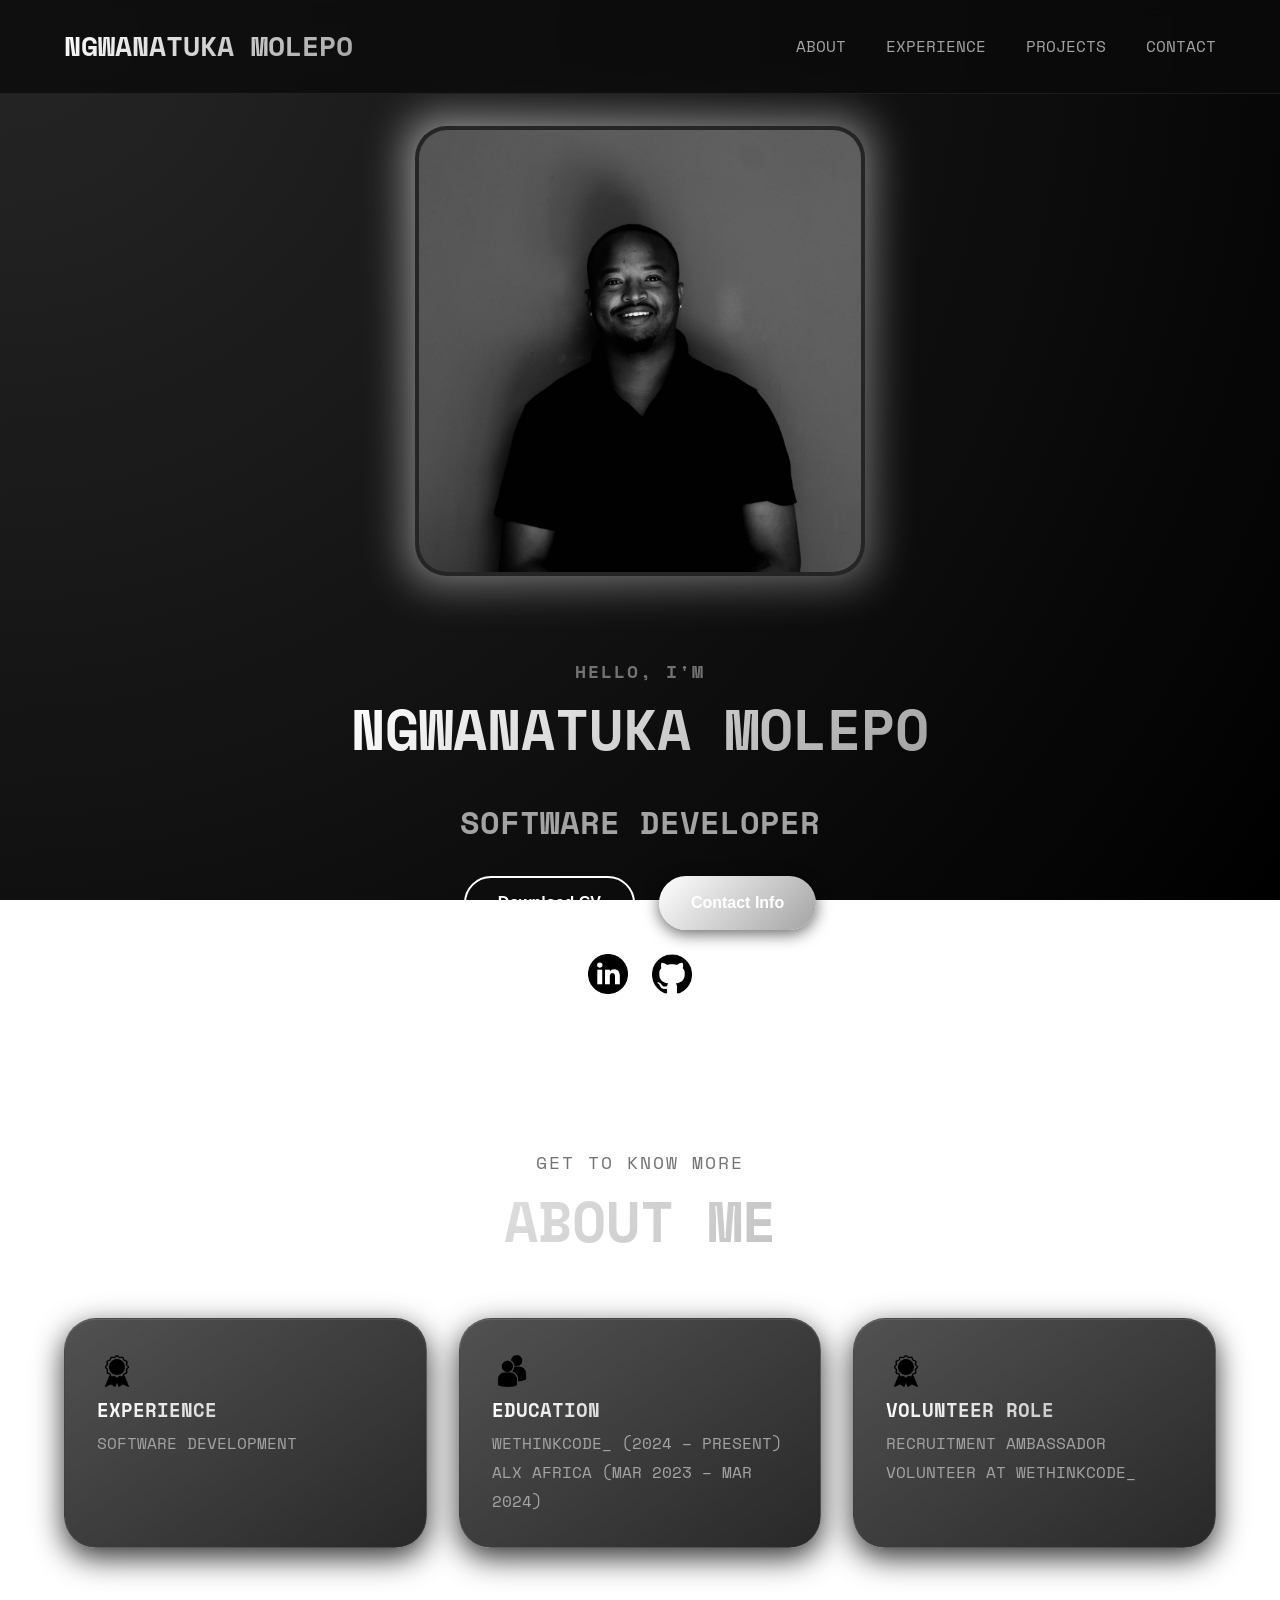
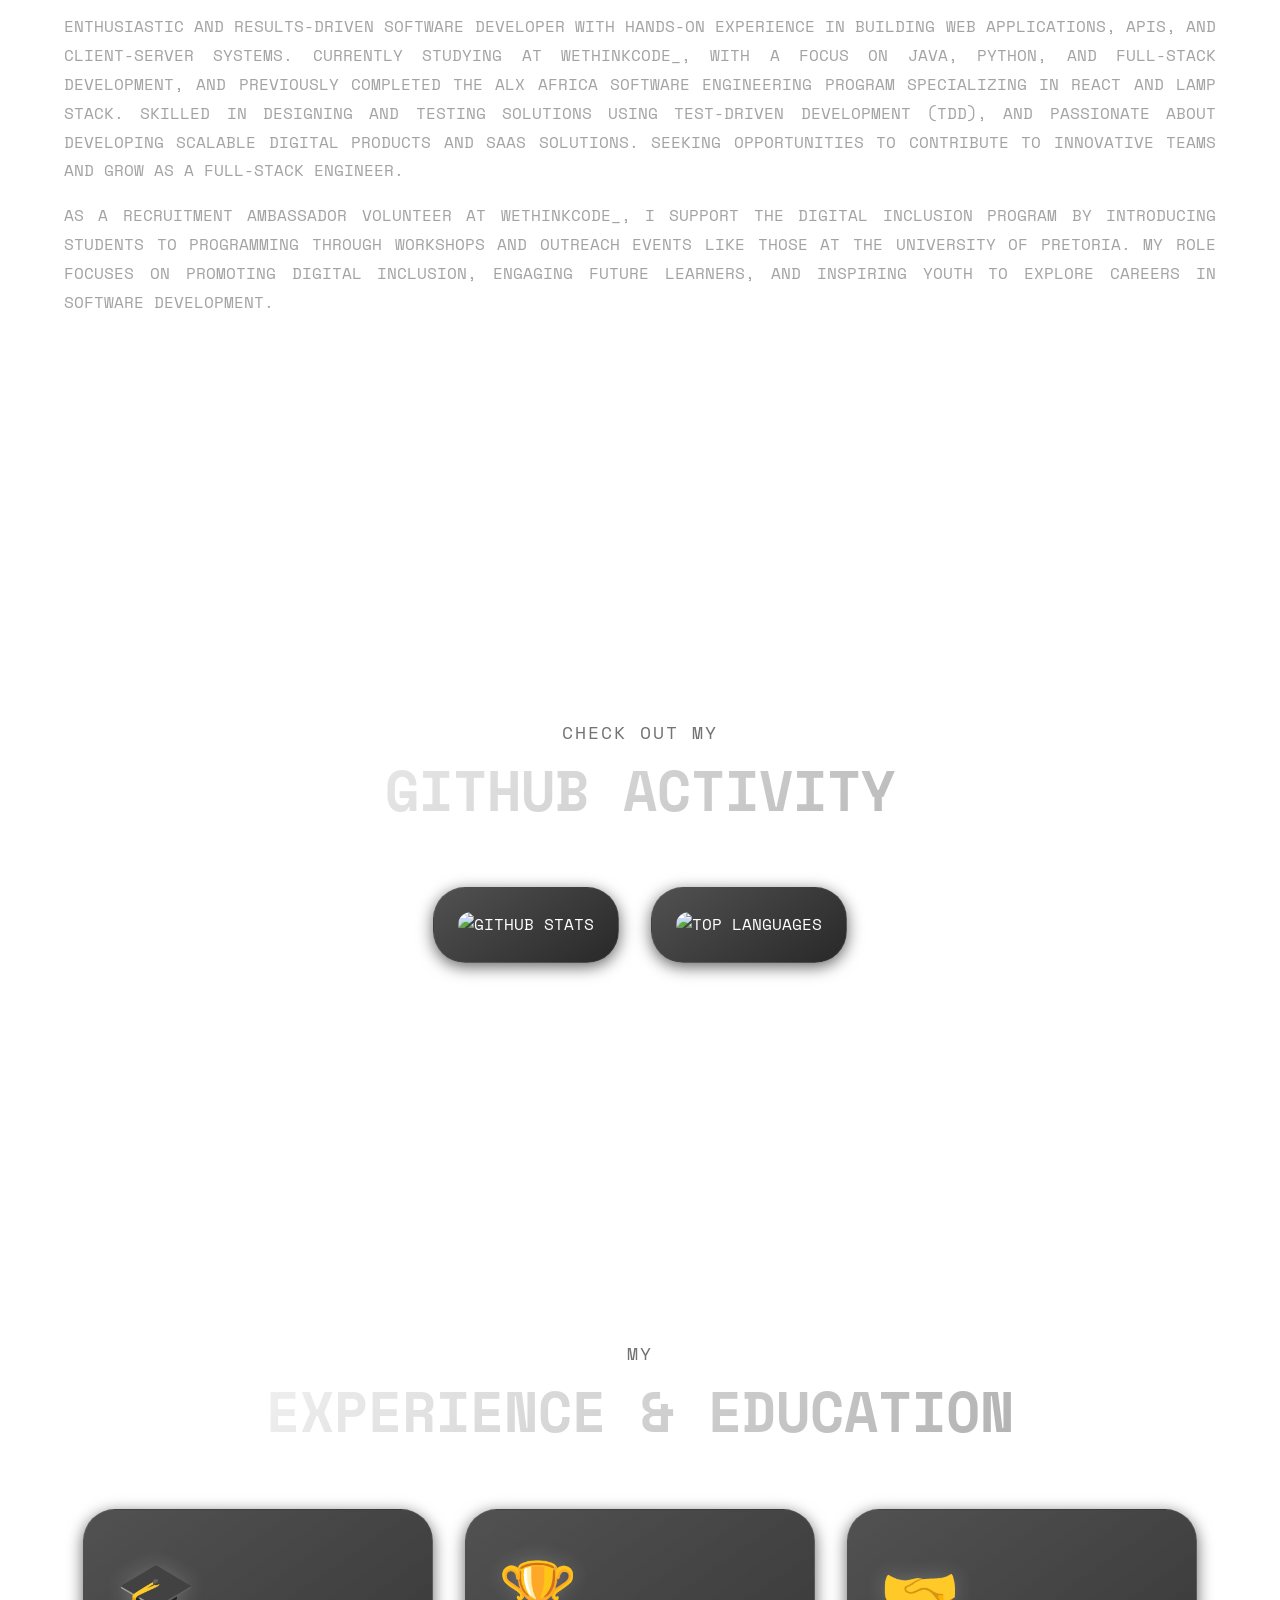
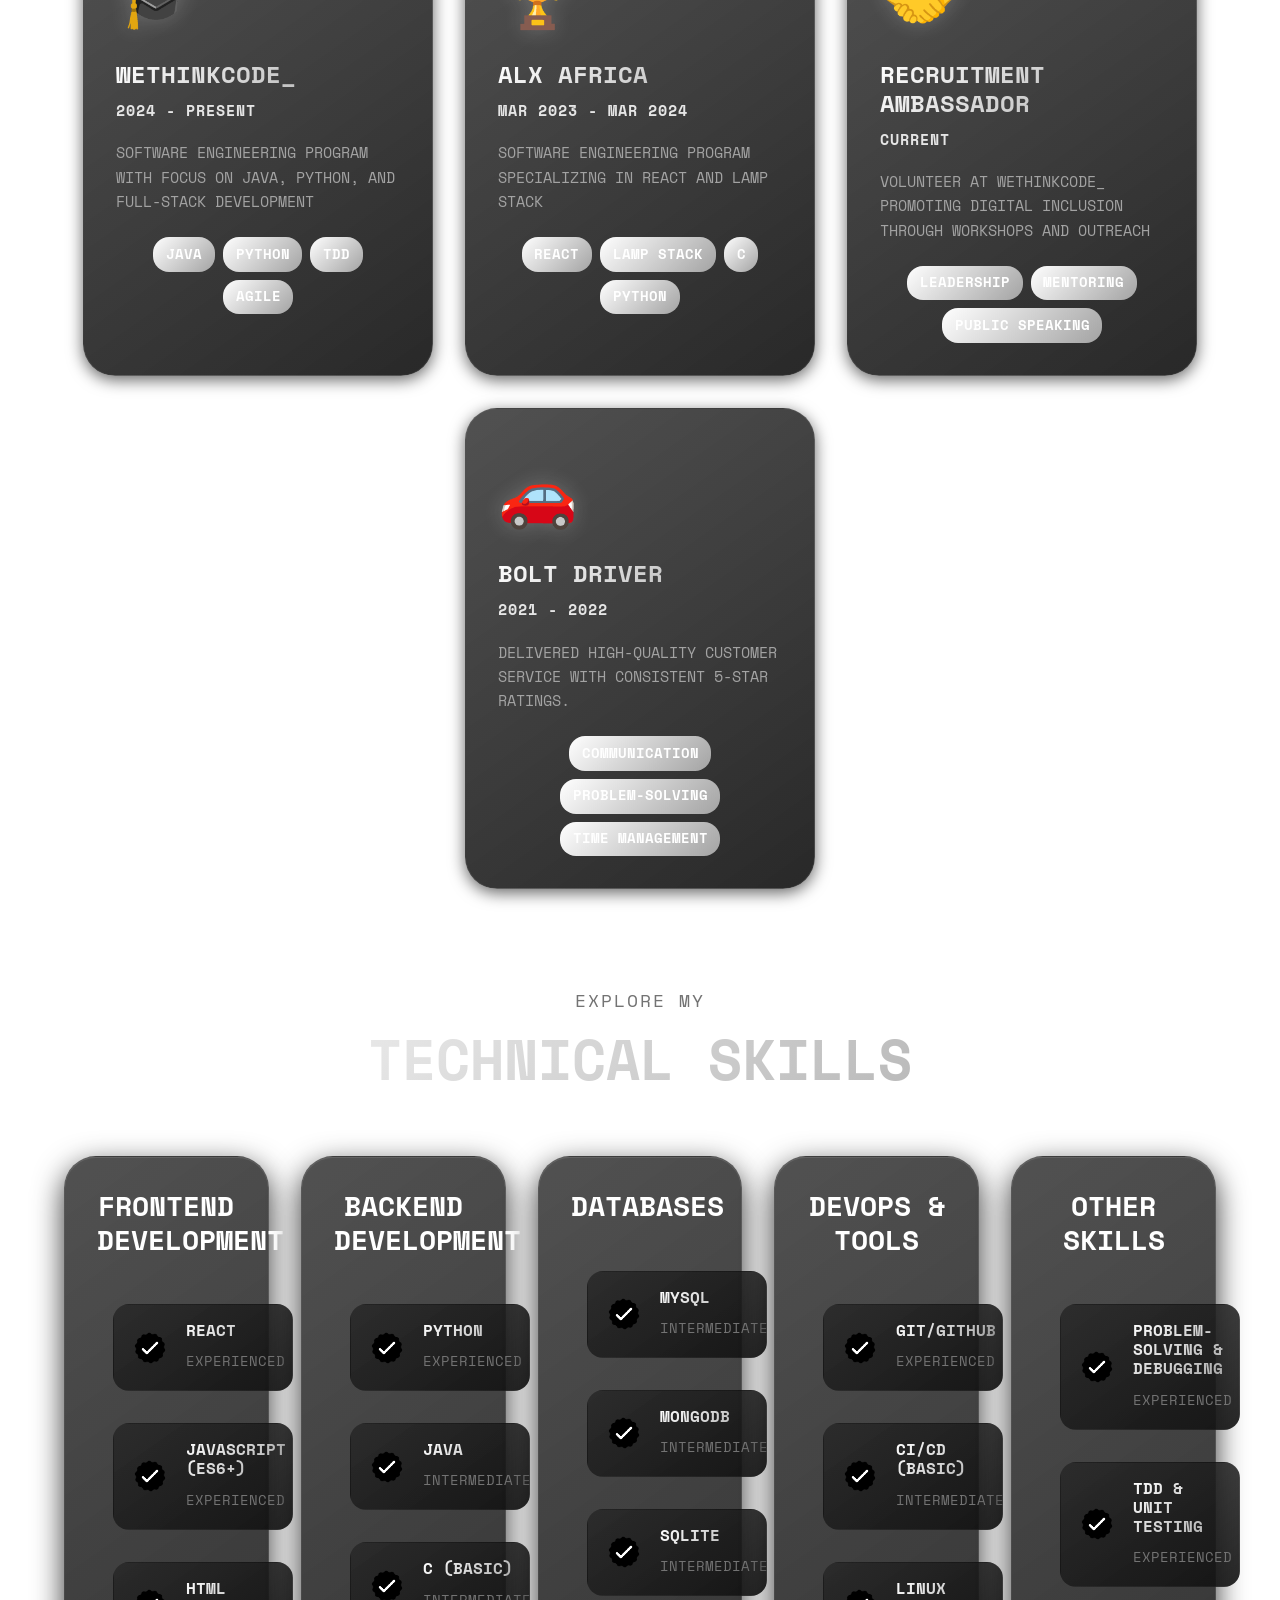
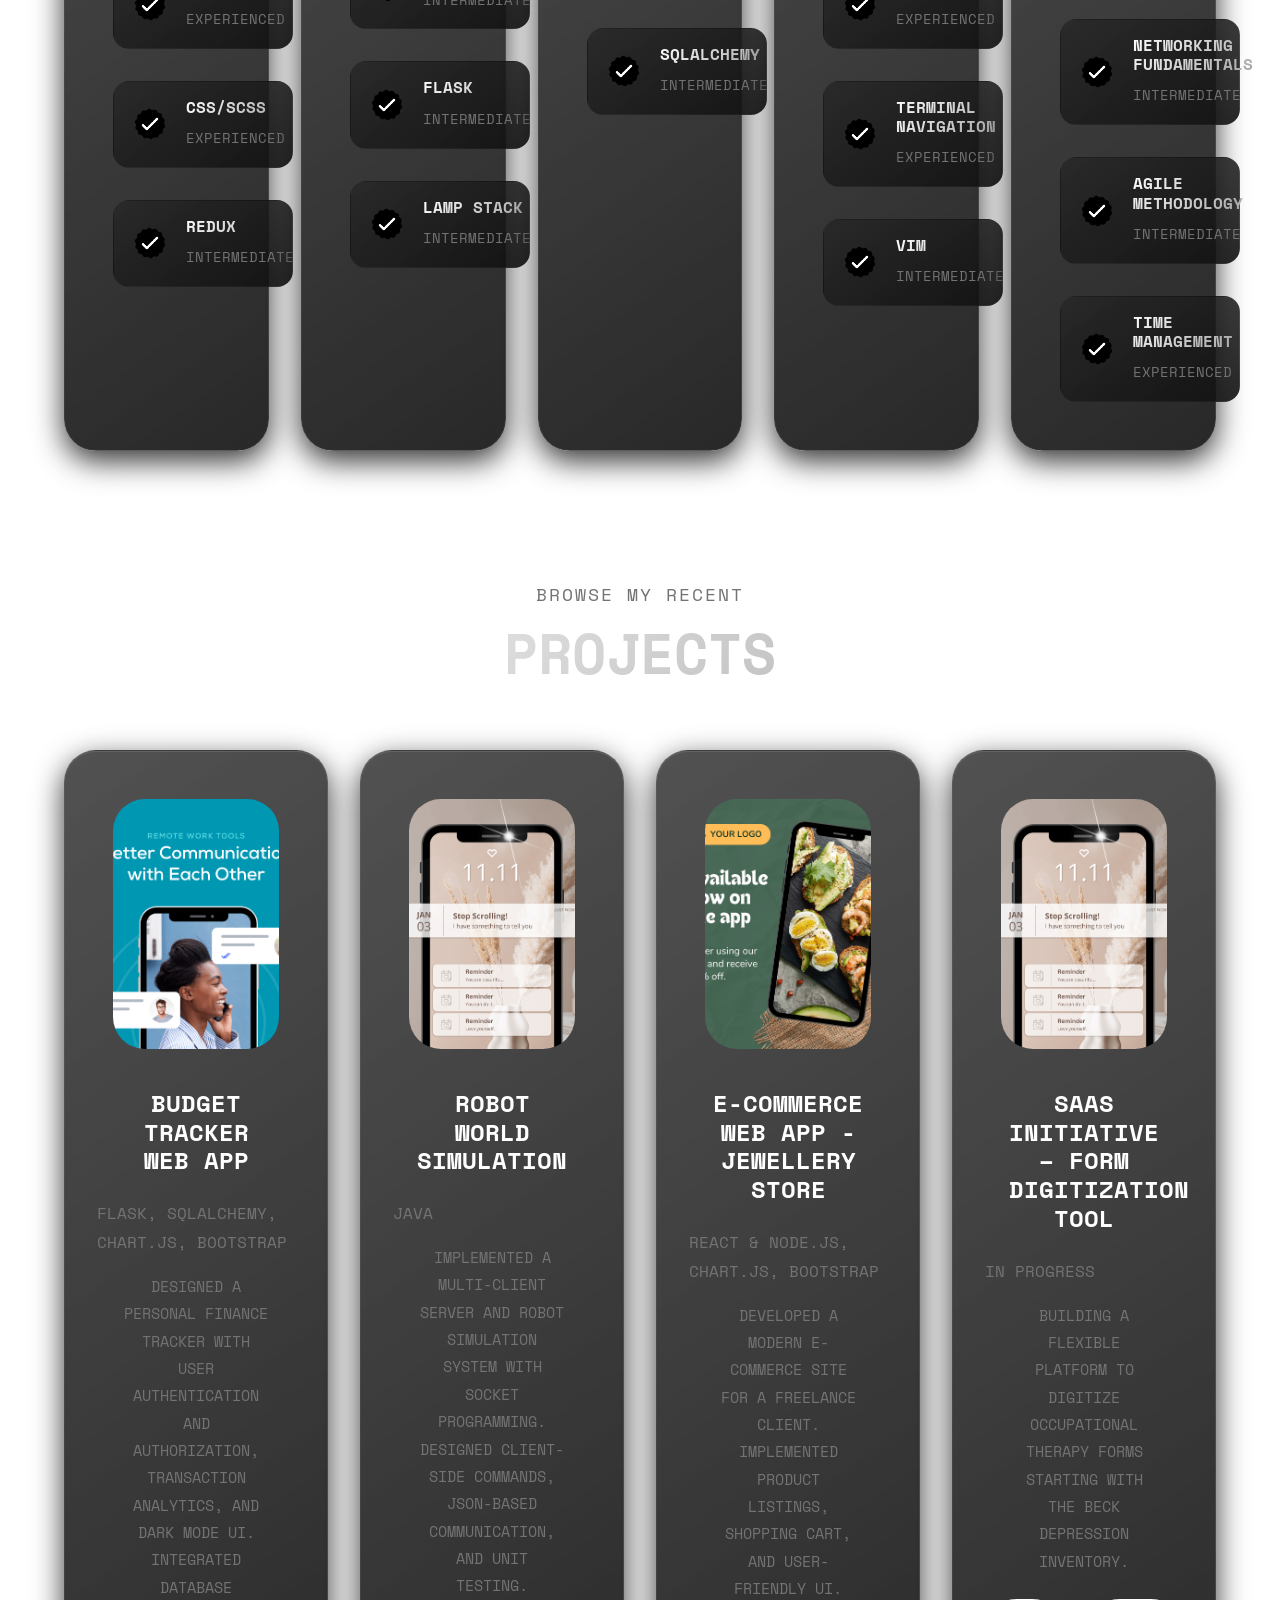
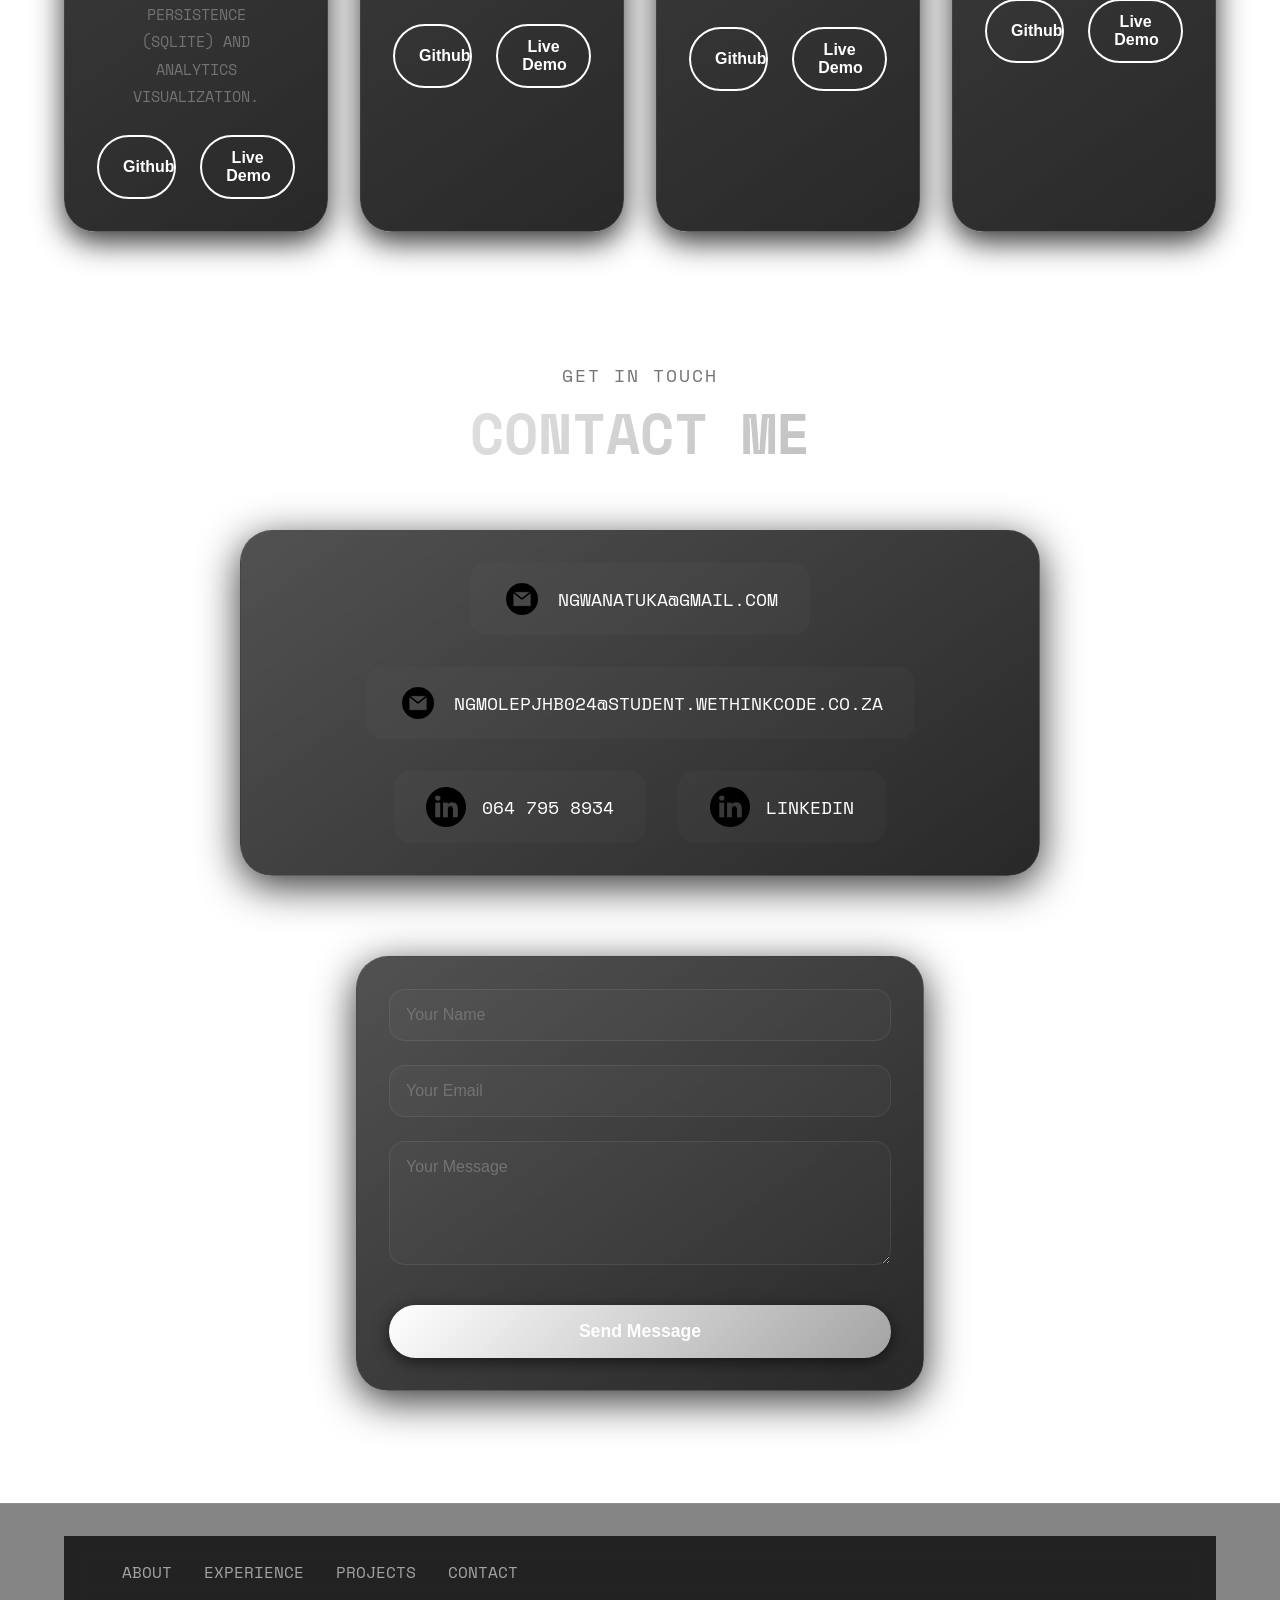
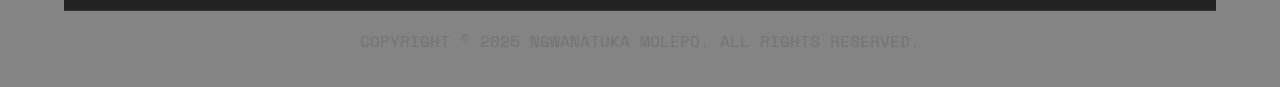
==== commit 855a8be7: "refactor: update portfolio theme to monochrome bento style with space mono font" ====
--- a/index.html
+++ b/index.html
@@ -116,12 +116,12 @@
     <div class="github-stats-container">
       <div class="stats-card">
         <img
-          src="https://github-readme-stats.vercel.app/api?username=Ngwanatuka&show_icons=true&hide_border=true&bg_color=0c1831&title_color=60a5fa&icon_color=3b82f6&text_color=94a3b8"
+          src="https://github-readme-stats.vercel.app/api?username=Ngwanatuka&show_icons=true&hide_border=true&bg_color=121212&title_color=ffffff&icon_color=d4d4d4&text_color=a3a3a3"
           alt="GitHub Stats" class="github-stat-img" />
       </div>
       <div class="stats-card">
         <img
-          src="https://github-readme-stats.vercel.app/api/top-langs/?username=Ngwanatuka&layout=compact&hide_border=true&bg_color=0c1831&title_color=60a5fa&text_color=94a3b8"
+          src="https://github-readme-stats.vercel.app/api/top-langs/?username=Ngwanatuka&layout=compact&hide_border=true&bg_color=121212&title_color=ffffff&text_color=a3a3a3"
           alt="Top Languages" class="github-stat-img" />
       </div>
     </div>
--- a/style.css
+++ b/style.css
@@ -1,41 +1,41 @@
 /* MODERN PORTFOLIO - DARK THEME */
 
-@import url('https://fonts.googleapis.com/css2?family=Inter:wght@300;400;500;600;700;800;900&display=swap');
+@import url('https://fonts.googleapis.com/css2?family=Space+Mono:ital,wght@0,400;0,700;1,400;1,700&display=swap');
 
 /* CSS VARIABLES - DESIGN SYSTEM */
 :root {
-  /* Colors - Neon Blue Glow Theme */
-  --bg-primary: #050a15;
-  --bg-secondary: #0a1128;
-  --bg-tertiary: #0f172a;
+  /* Colors - Monochrome Bento Theme */
+  --bg-primary: #0a0a0a;
+  --bg-secondary: #121212;
+  --bg-tertiary: #1c1c1c;
 
   /* Gradients */
-  --gradient-primary: linear-gradient(135deg, #3b82f6 0%, #1d4ed8 100%);
-  --gradient-secondary: linear-gradient(135deg, #60a5fa 0%, #2563eb 100%);
-  --gradient-accent: linear-gradient(135deg, #93c5fd 0%, #3b82f6 100%);
-  --gradient-bg: radial-gradient(circle at center, #0a1428 0%, #030712 100%);
+  --gradient-primary: linear-gradient(135deg, #ffffff 0%, #a3a3a3 100%);
+  --gradient-secondary: linear-gradient(135deg, #404040 0%, #171717 100%);
+  --gradient-accent: linear-gradient(135deg, #d4d4d4 0%, #737373 100%);
+  --gradient-bg: radial-gradient(circle at top left, #262626 0%, #000000 100%);
 
   /* Text Colors */
-  --text-primary: #f1f5f9;
-  --text-secondary: #94a3b8;
-  --text-muted: #64748b;
+  --text-primary: #ffffff;
+  --text-secondary: #a3a3a3;
+  --text-muted: #737373;
 
   /* Accent Colors */
-  --accent-primary: #3b82f6;
-  --accent-secondary: #1d4ed8;
-  --accent-cyan: #38bdf8;
-  --accent-pink: #818cf8;
-
-  /* Neon Glow & Glassmorphism */
-  --glass-bg: rgba(10, 25, 60, 0.5);
-  --glass-border: rgba(59, 130, 246, 0.4);
-  --glass-shadow: 0 0 20px rgba(59, 130, 246, 0.2), inset 0 0 15px rgba(59, 130, 246, 0.15);
+  --accent-primary: #ffffff;
+  --accent-secondary: #d4d4d4;
+  --accent-cyan: #e5e5e5;
+  --accent-pink: #a3a3a3;
+
+  /* Glassmorphism & Bento */
+  --glass-bg: linear-gradient(145deg, rgba(38, 38, 38, 0.8), rgba(17, 17, 17, 0.9));
+  --glass-border: rgba(255, 255, 255, 0.08);
+  --glass-shadow: 0 10px 30px rgba(0, 0, 0, 0.8), inset 0 1px 0 rgba(255, 255, 255, 0.1);
 
   /* Shadows */
-  --shadow-sm: 0 2px 8px rgba(0, 0, 0, 0.4);
-  --shadow-md: 0 4px 16px rgba(0, 0, 0, 0.5);
-  --shadow-lg: 0 8px 32px rgba(0, 0, 0, 0.6);
-  --shadow-glow: 0 0 30px rgba(59, 130, 246, 0.5), inset 0 0 20px rgba(59, 130, 246, 0.3);
+  --shadow-sm: 0 2px 8px rgba(0, 0, 0, 0.5);
+  --shadow-md: 0 4px 16px rgba(0, 0, 0, 0.6);
+  --shadow-lg: 0 10px 40px rgba(0, 0, 0, 0.8);
+  --shadow-glow: 0 0 20px rgba(255, 255, 255, 0.05), inset 0 0 15px rgba(255, 255, 255, 0.05);
 
   /* Spacing */
   --spacing-xs: 0.5rem;
@@ -64,7 +64,8 @@
 }
 
 body {
-  font-family: 'Inter', -apple-system, BlinkMacSystemFont, 'Segoe UI', sans-serif;
+  font-family: 'Space Mono', monospace;
+  text-transform: uppercase;
   background: var(--gradient-bg);
   background-attachment: fixed;
   color: var(--text-primary);
@@ -137,14 +138,14 @@
   position: sticky;
   top: 0;
   z-index: 1000;
-  background: rgba(10, 20, 40, 0.8);
+  background: rgba(10, 10, 10, 0.8);
   backdrop-filter: blur(10px);
   border-bottom: 1px solid var(--glass-border);
   transition: all var(--transition-base);
 }
 
 nav.scrolled {
-  background: rgba(10, 20, 40, 0.95);
+  background: rgba(10, 10, 10, 0.95);
   box-shadow: var(--shadow-lg);
 }
 
@@ -227,7 +228,7 @@
   position: absolute;
   top: 100%;
   right: 0;
-  background: rgba(15, 30, 60, 0.95);
+  background: rgba(20, 20, 20, 0.95);
   backdrop-filter: blur(10px);
   border: 1px solid var(--glass-border);
   border-radius: var(--radius-md);
@@ -378,7 +379,7 @@
 
 .section__pic-container img:hover {
   transform: scale(1.05);
-  box-shadow: 0 0 40px rgba(59, 130, 246, 0.4);
+  box-shadow: 0 0 40px rgba(255, 255, 255, 0.2);
 }
 
 .section__text {
@@ -525,14 +526,14 @@
   border-radius: var(--radius-lg);
   border: 1px solid var(--glass-border);
   box-shadow: var(--glass-shadow);
-  text-align: center;
+  text-align: left;
   transition: all var(--transition-base);
   min-width: 200px;
 }
 
 .details-container:hover {
   transform: translateY(-10px);
-  background: rgba(59, 130, 246, 0.1);
+  background: rgba(255, 255, 255, 0.05);
   box-shadow: var(--shadow-glow);
   border-color: var(--accent-primary);
 }
@@ -609,7 +610,7 @@
 }
 
 article:hover {
-  background: rgba(59, 130, 246, 0.1);
+  background: rgba(255, 255, 255, 0.05);
   border-color: var(--accent-primary);
   transform: translateY(-5px);
 }
@@ -669,7 +670,7 @@
 }
 
 .color-container p {
-  text-align: center;
+  text-align: left;
   margin-bottom: 1rem;
   color: var(--text-muted);
 }
@@ -717,13 +718,13 @@
   justify-content: center;
   gap: 1rem;
   padding: 1rem 2rem;
-  background: rgba(59, 130, 246, 0.05);
+  background: rgba(255, 255, 255, 0.02);
   border-radius: var(--radius-md);
   transition: all var(--transition-base);
 }
 
 .contact-info-container:hover {
-  background: rgba(59, 130, 246, 0.1);
+  background: rgba(255, 255, 255, 0.05);
   transform: translateY(-5px);
 }
 
@@ -754,7 +755,7 @@
   padding: 2rem 5%;
   margin-top: var(--spacing-lg);
   border-top: 1px solid var(--glass-border);
-  background: rgba(10, 20, 40, 0.5);
+  background: rgba(10, 10, 10, 0.5);
 }
 
 footer p {
@@ -849,20 +850,20 @@
   max-width: 350px;
   transition: all var(--transition-base);
   box-shadow: var(--shadow-md);
-  text-align: center;
+  text-align: left;
 }
 
 .cert-card:hover {
   transform: translateY(-15px);
   box-shadow: var(--shadow-glow);
   border-color: var(--accent-primary);
-  background: rgba(59, 130, 246, 0.1);
+  background: rgba(255, 255, 255, 0.05);
 }
 
 .cert-icon {
   font-size: 4rem;
   margin-bottom: 1rem;
-  filter: drop-shadow(0 0 10px rgba(59, 130, 246, 0.4));
+  filter: drop-shadow(0 0 10px rgba(255, 255, 255, 0.2));
 }
 
 .cert-card h3 {
@@ -909,7 +910,7 @@
 
 .skill-tag:hover {
   transform: scale(1.1);
-  box-shadow: 0 0 15px rgba(59, 130, 246, 0.4);
+  box-shadow: 0 0 15px rgba(255, 255, 255, 0.2);
 }
 
 /* ANIMATED STATISTICS SECTION */
@@ -932,7 +933,7 @@
   border-radius: var(--radius-lg);
   border: 1px solid var(--glass-border);
   padding: 2rem;
-  text-align: center;
+  text-align: left;
   transition: all var(--transition-base);
   box-shadow: var(--shadow-md);
 }
@@ -941,13 +942,13 @@
   transform: translateY(-10px);
   box-shadow: var(--shadow-glow);
   border-color: var(--accent-primary);
-  background: rgba(59, 130, 246, 0.1);
+  background: rgba(255, 255, 255, 0.05);
 }
 
 .stat-icon {
   font-size: 3rem;
   margin-bottom: 1rem;
-  filter: drop-shadow(0 0 10px rgba(59, 130, 246, 0.4));
+  filter: drop-shadow(0 0 10px rgba(255, 255, 255, 0.2));
 }
 
 .stat-number {
@@ -994,7 +995,7 @@
 .form-group textarea {
   width: 100%;
   padding: 1rem;
-  background: rgba(59, 130, 246, 0.05);
+  background: rgba(255, 255, 255, 0.02);
   border: 1px solid var(--glass-border);
   border-radius: var(--radius-md);
   color: var(--text-primary);
@@ -1007,8 +1008,8 @@
 .form-group textarea:focus {
   outline: none;
   border-color: var(--accent-primary);
-  background: rgba(59, 130, 246, 0.1);
-  box-shadow: 0 0 15px rgba(59, 130, 246, 0.4);
+  background: rgba(255, 255, 255, 0.05);
+  box-shadow: 0 0 15px rgba(255, 255, 255, 0.2);
 }
 
 .form-group input::placeholder,
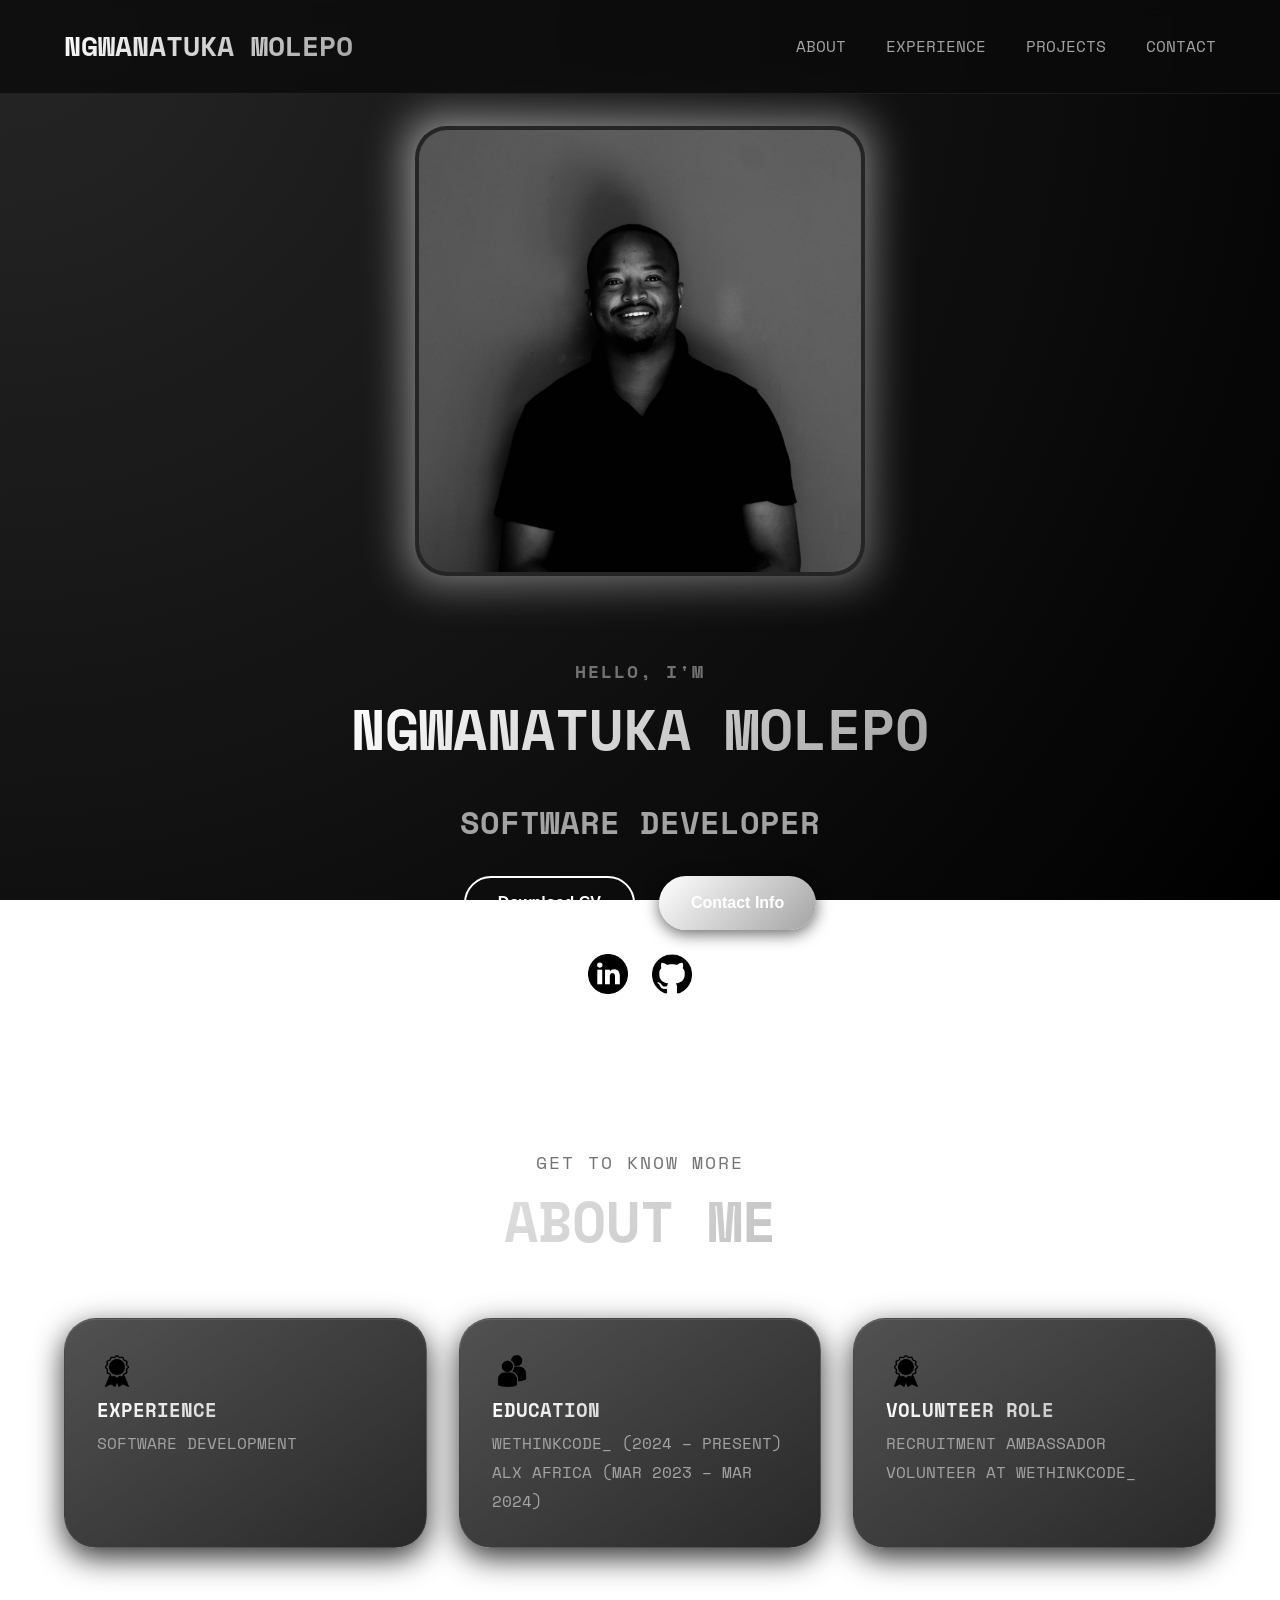
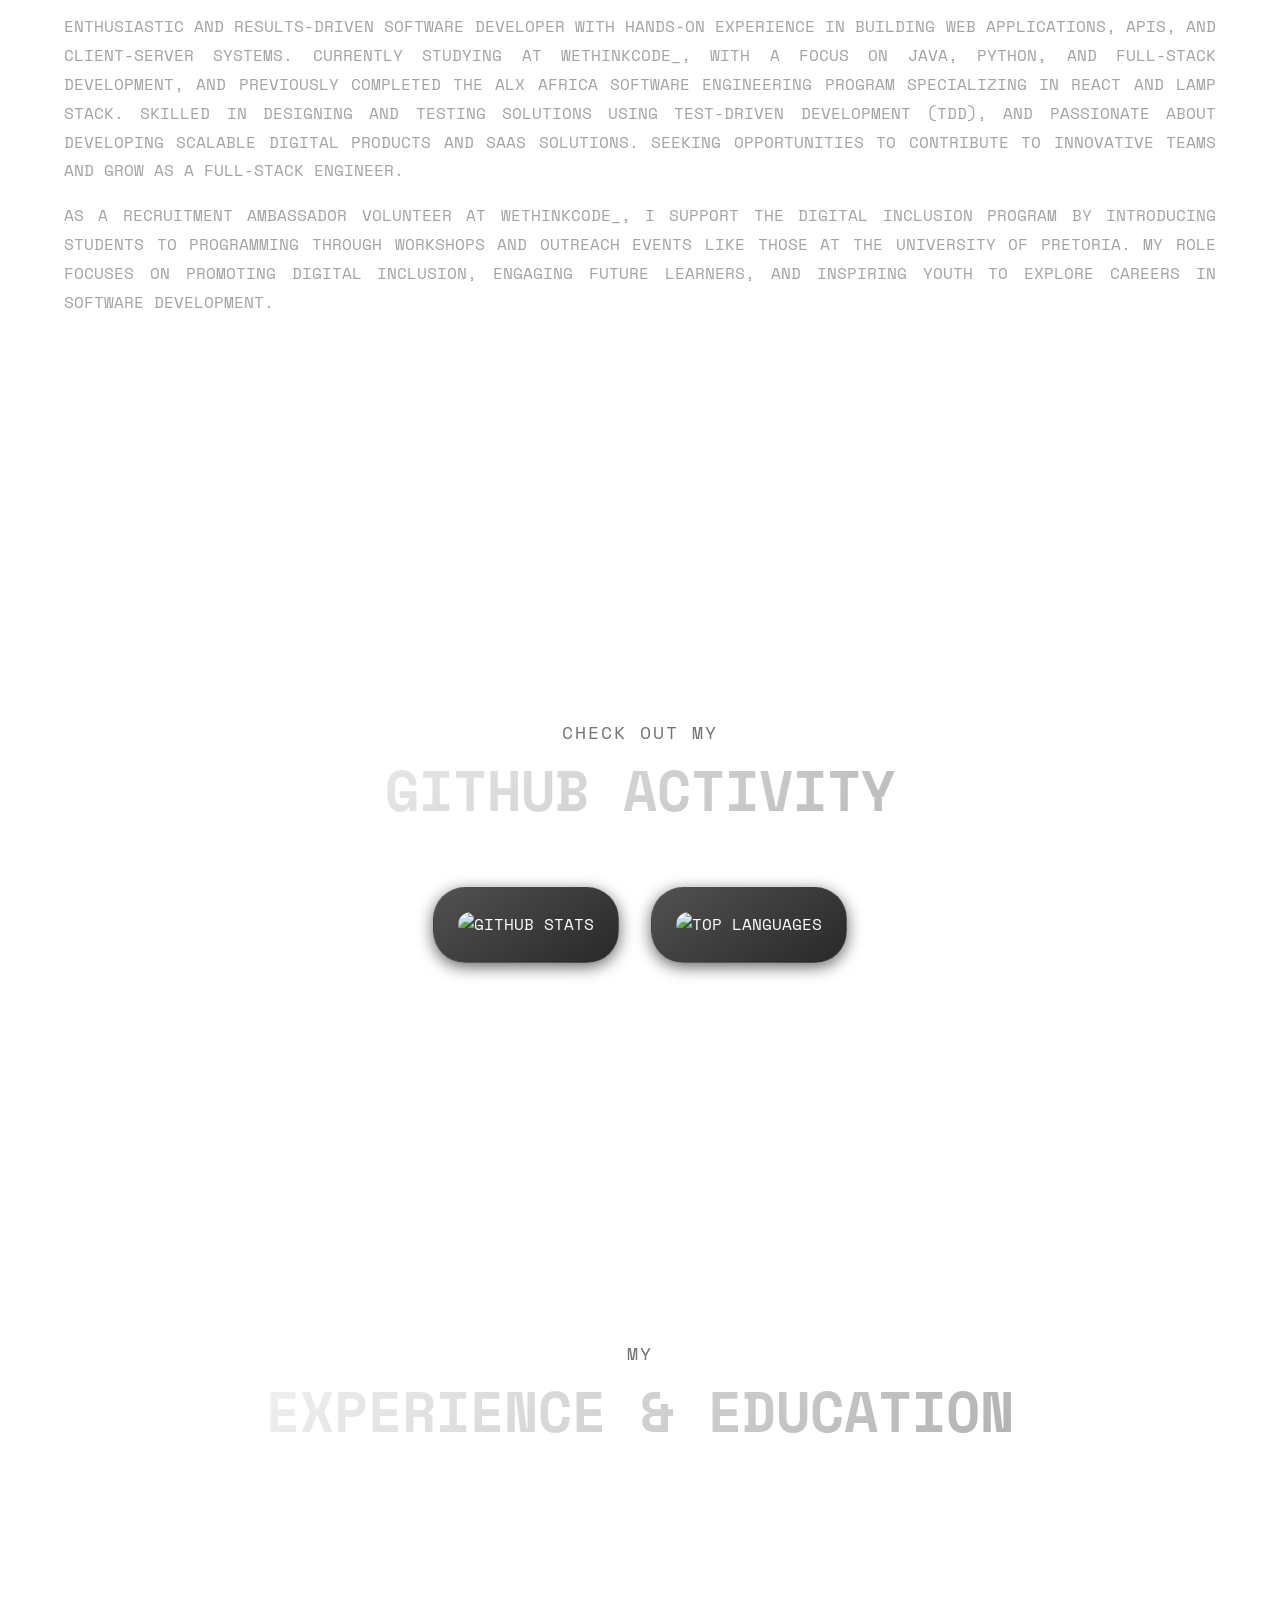
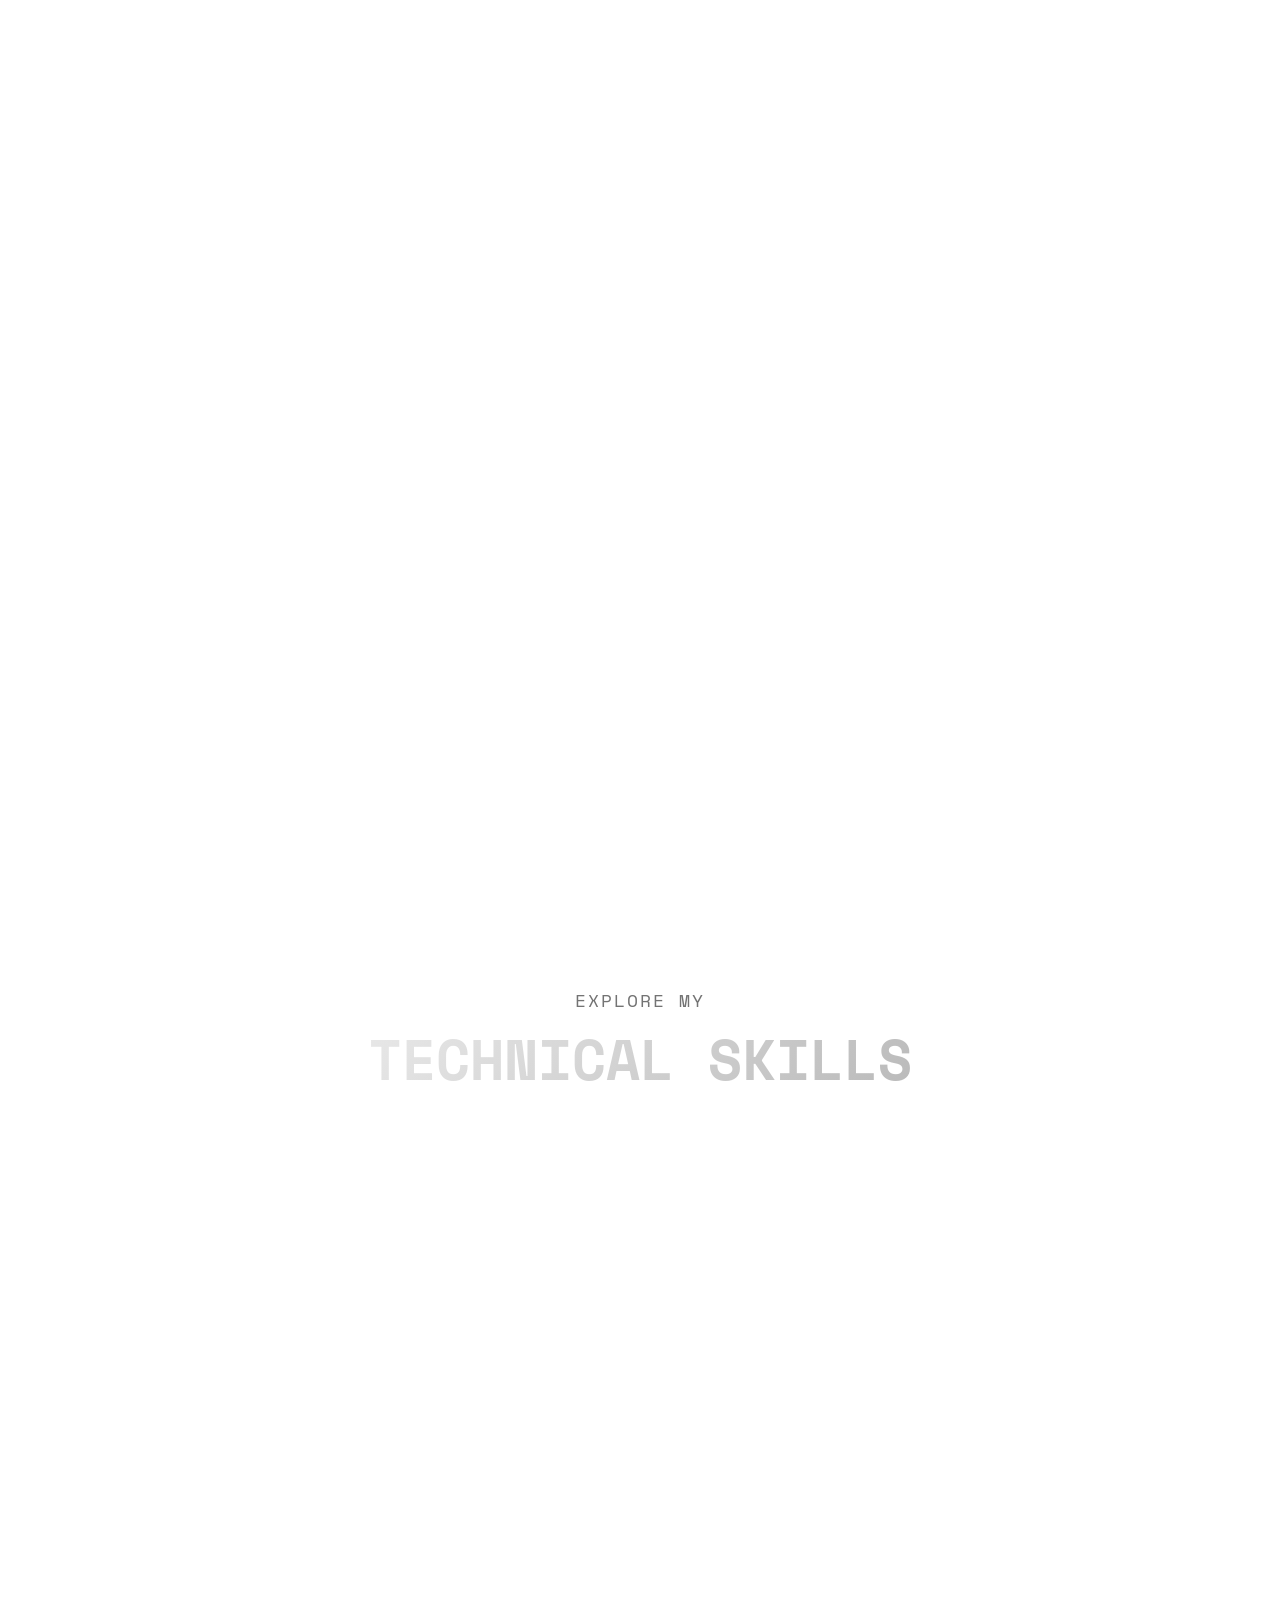
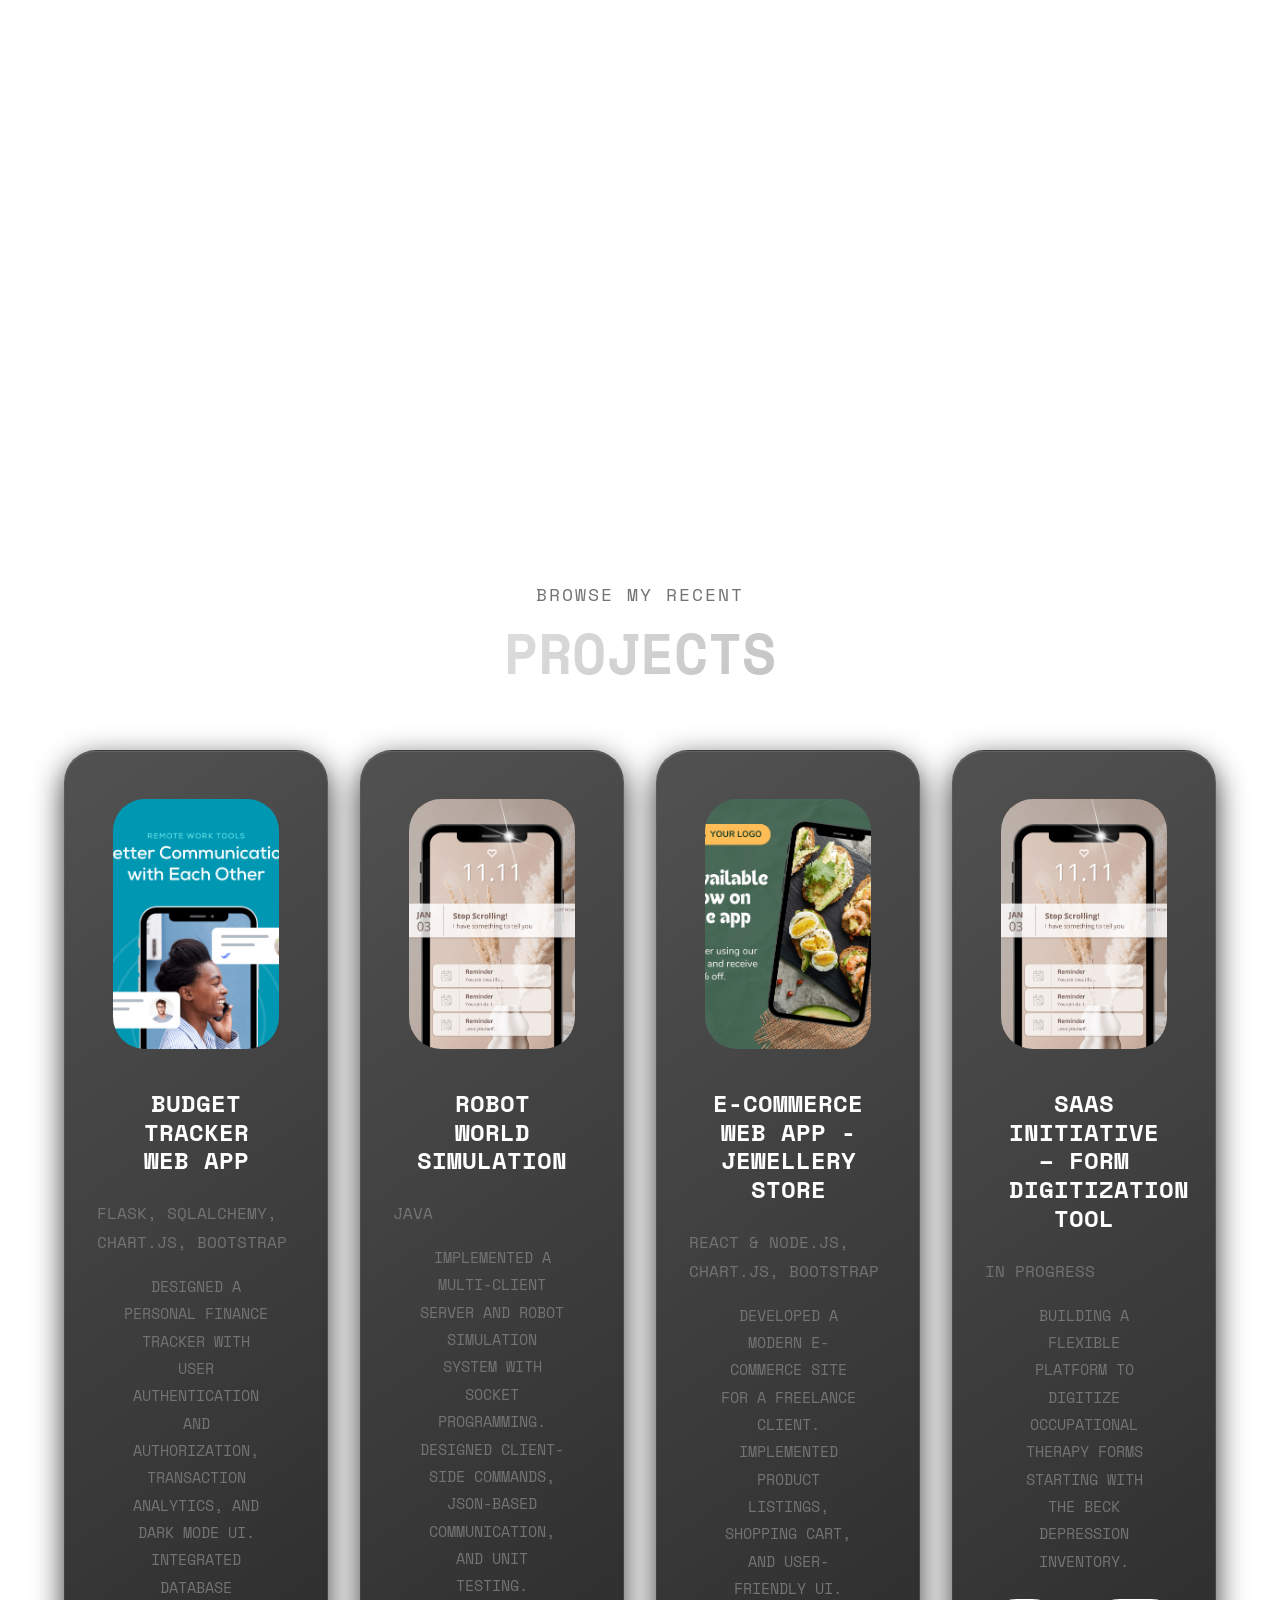
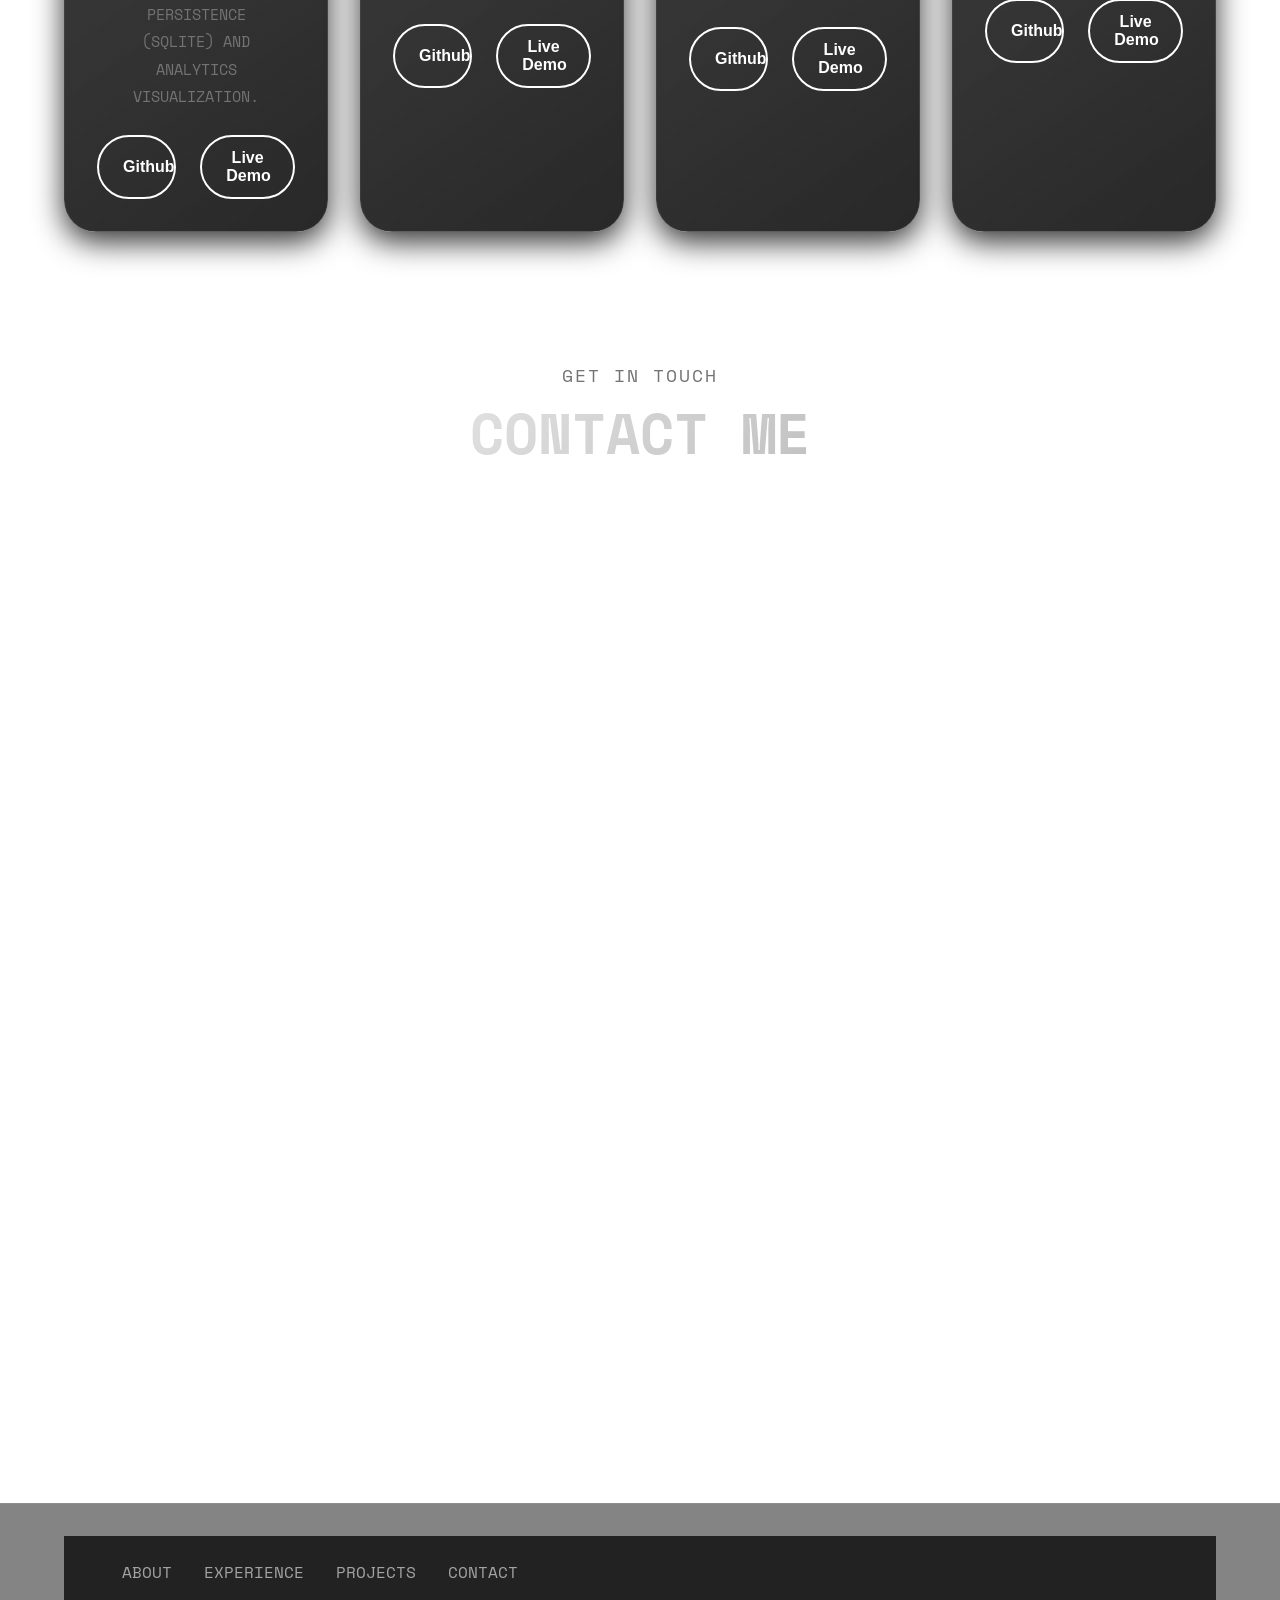
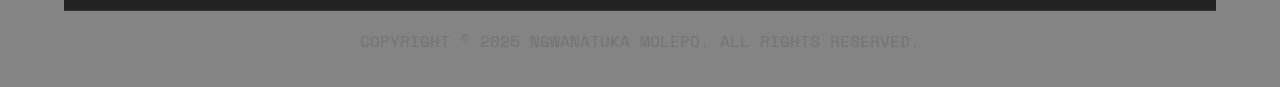
==== commit e92e8f83: "fix: update css cache buster version" ====
--- a/index.html
+++ b/index.html
@@ -8,8 +8,8 @@
   <meta http-equiv="Pragma" content="no-cache" />
   <meta http-equiv="Expires" content="0" />
   <title>Ngwanatuka Molepo | Software Developer Portfolio</title>
-  <link rel="stylesheet" href="style.css?v=4" />
-  <link rel="stylesheet" href="mediaqueries.css?v=4" />
+  <link rel="stylesheet" href="style.css?v=5" />
+  <link rel="stylesheet" href="mediaqueries.css?v=5" />
 </head>
 
 <body>
